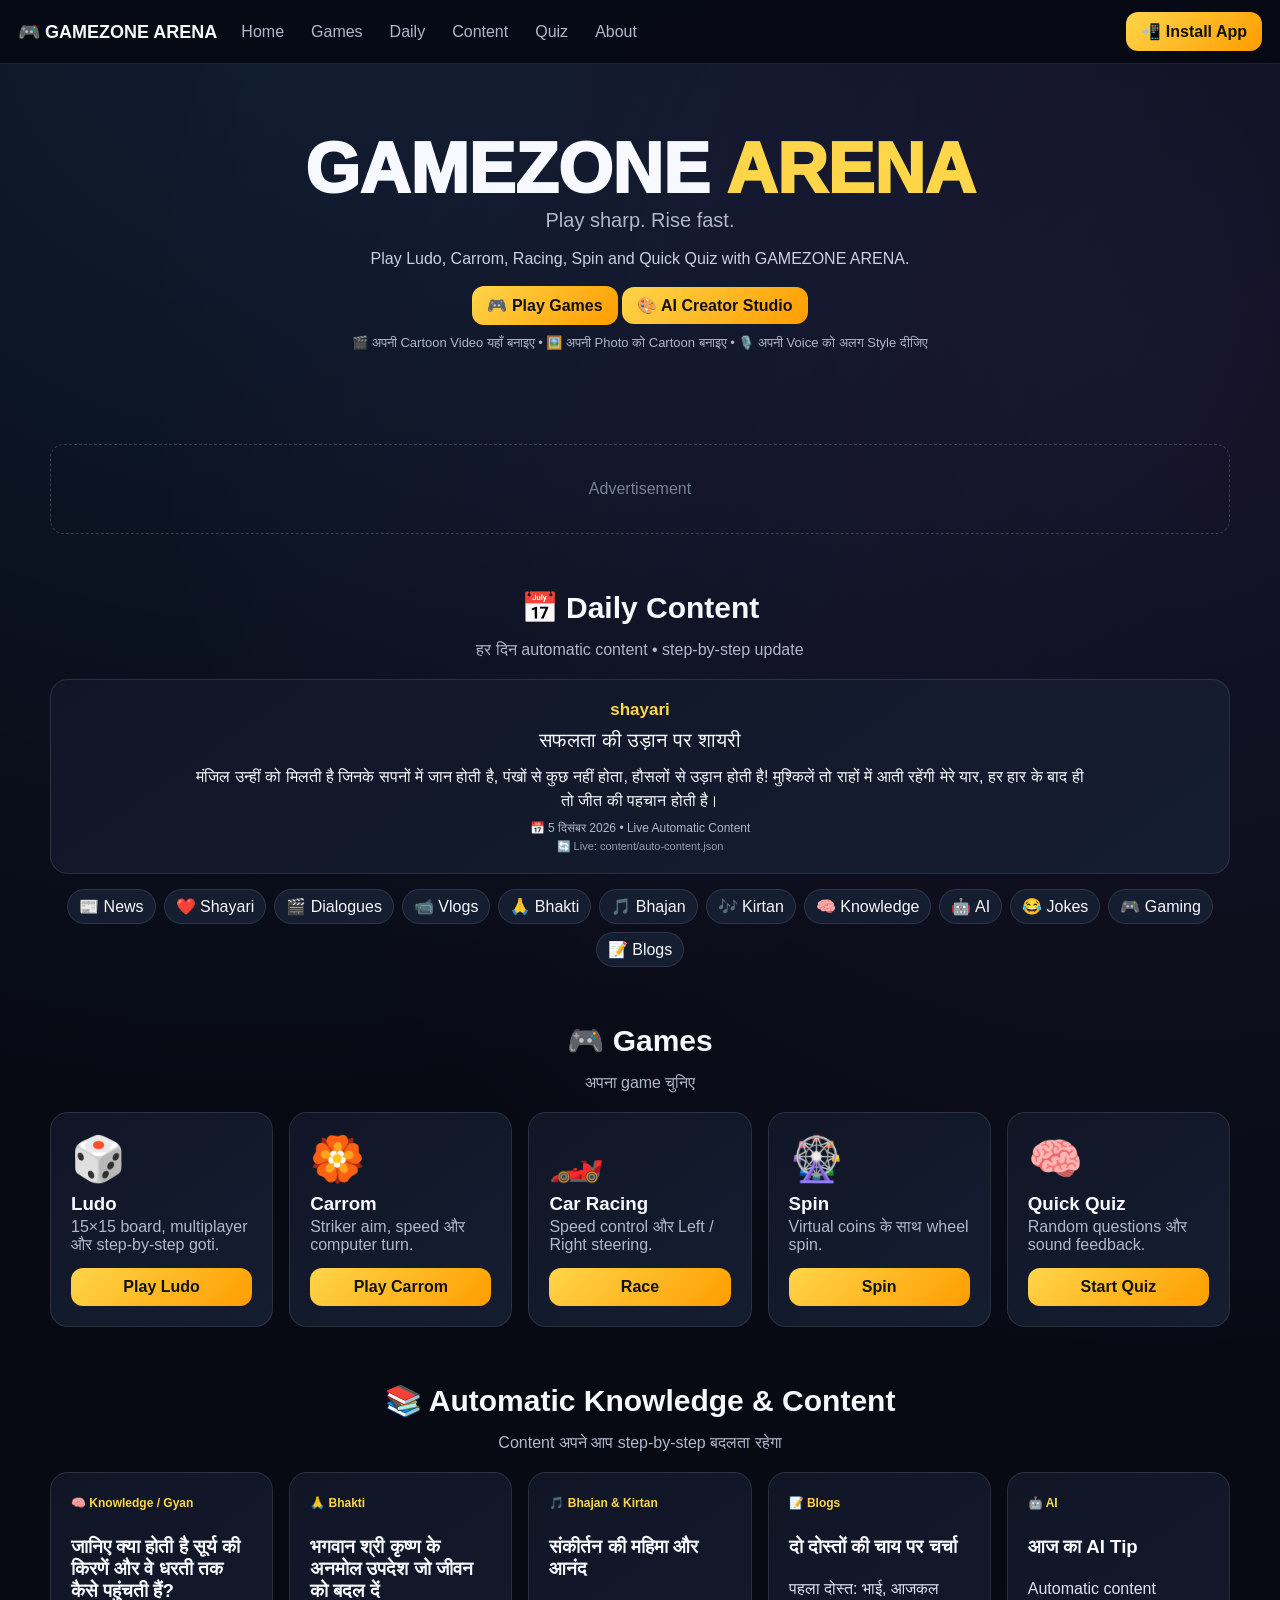
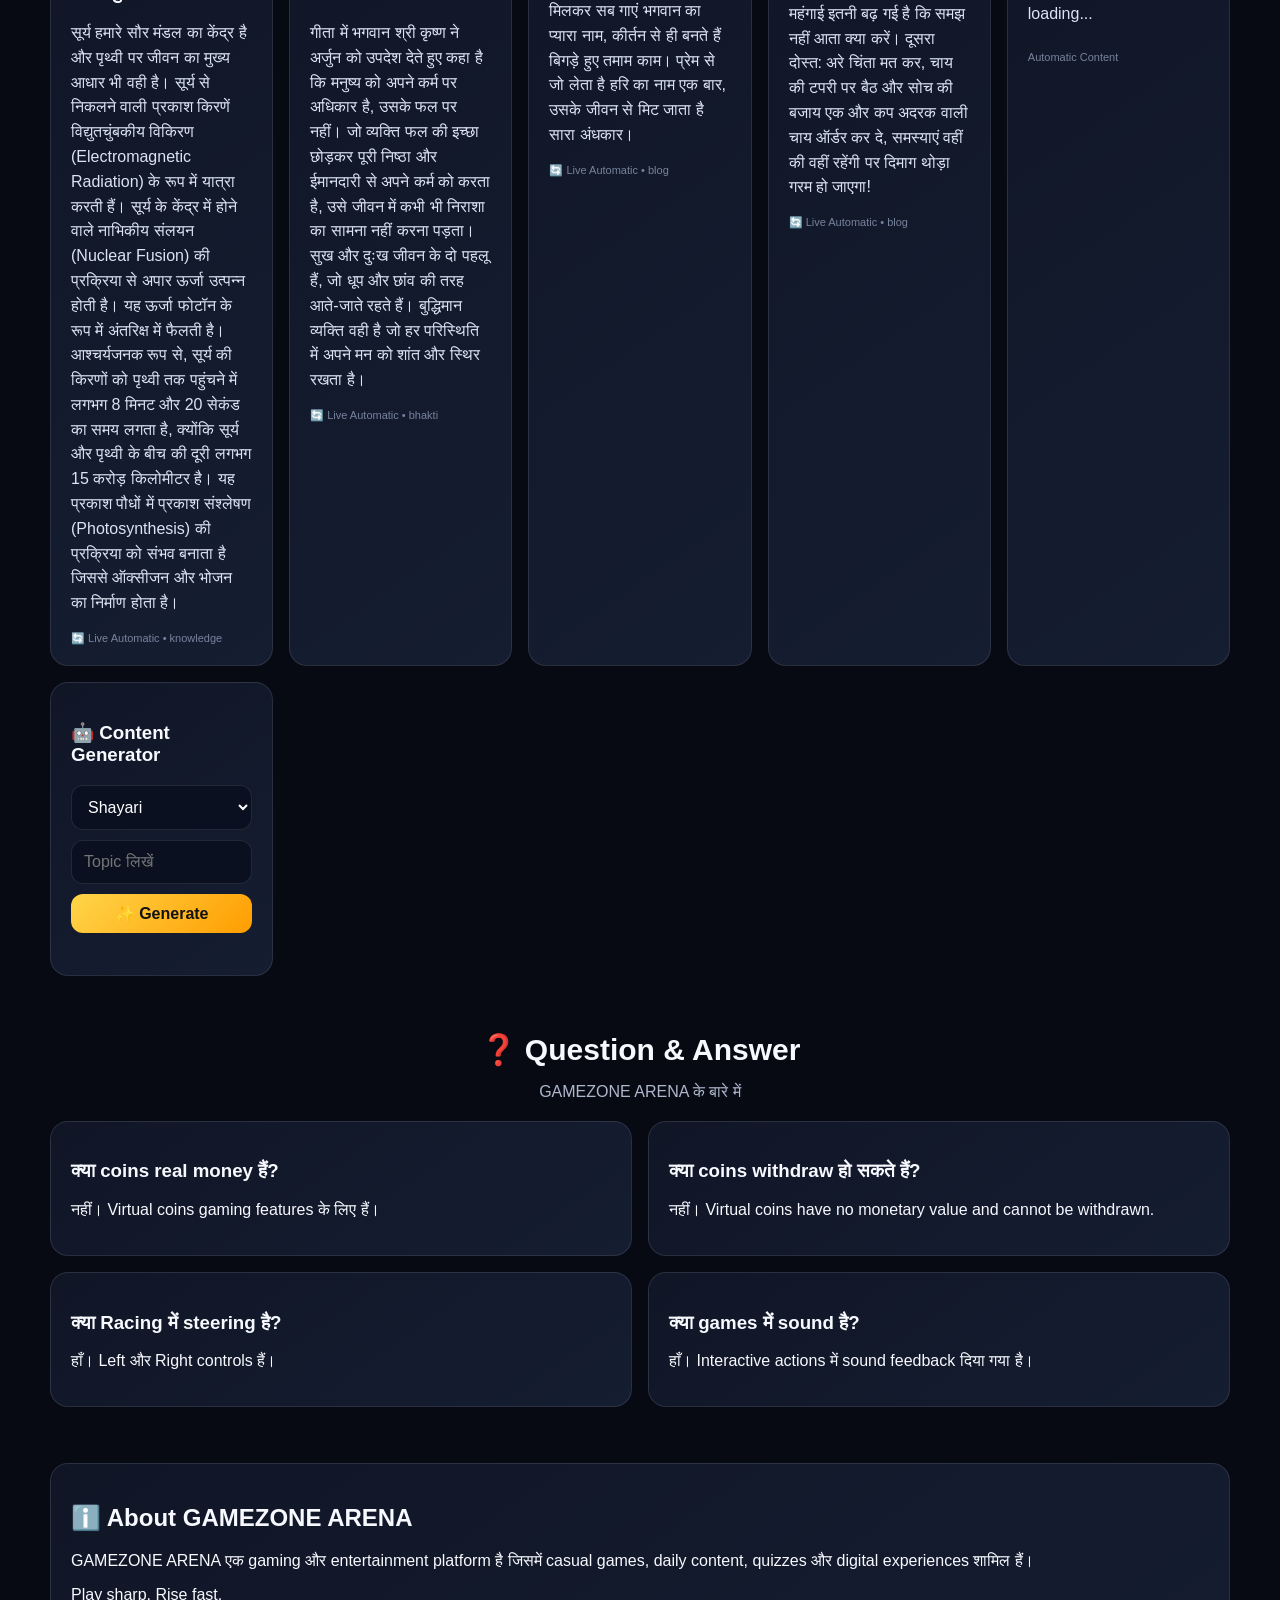
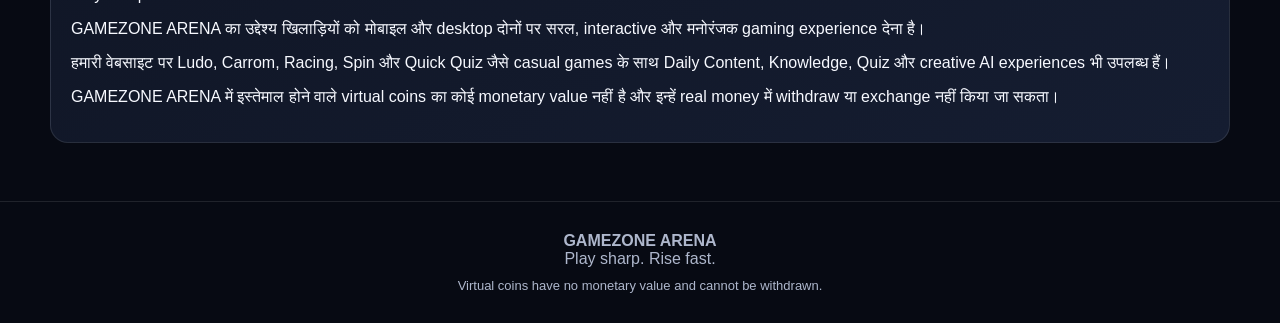
==== index.html @ ebb9142e "Update index.html" ====
<!doctype html>
<html lang="hi">
<head>
<meta charset="utf-8">
<meta name="viewport" content="width=device-width,initial-scale=1,viewport-fit=cover">
<meta name="theme-color" content="#070A13">
<meta name="description" content="GAMEZONE ARENA — Play sharp. Rise fast.">
<link rel="manifest" href="./manifest.json">

<!-- EXISTING ADSENSE — UNCHANGED -->
<script async
src="https://pagead2.googlesyndication.com/pagead/js/adsbygoogle.js?client=ca-pub-5348301935438016"
crossorigin="anonymous"></script>
<!-- GAMEZONE ARENA - GOOGLE ANALYTICS -->
<script async src="https://www.googletagmanager.com/gtag/js?id=G-R4350DX8L3"></script>
<script>
  window.dataLayer = window.dataLayer || [];

  function gtag(){
    dataLayer.push(arguments);
  }

  gtag("js", new Date());
  gtag("config", "G-R4350DX8L3");
</script>
<!-- END GOOGLE ANALYTICS -->
<title>GAMEZONE ARENA — Play sharp. Rise fast.</title>

<style>
:root{
  --bg:#070A13;
  --panel:#101626;
  --panel2:#151d31;
  --text:#f7f9ff;
  --muted:#aeb7cc;
  --gold:#ffd54a;
  --gold2:#ff9d00;
  --green:#20e39a;
  --red:#ff5364;
  --blue:#4da3ff;
  --yellow:#ffd83d;
  --purple:#a86cff;
  --line:rgba(255,255,255,.10);
}

*{box-sizing:border-box}

html{scroll-behavior:smooth}

body{
  margin:0;
  background:
    radial-gradient(circle at 20% 0%,rgba(77,163,255,.12),transparent 30%),
    radial-gradient(circle at 90% 10%,rgba(168,108,255,.10),transparent 30%),
    var(--bg);
  color:var(--text);
  font-family:Arial,Helvetica,sans-serif;
}

button,input,select,textarea{font:inherit}
button{cursor:pointer}

a{
  color:inherit;
  text-decoration:none;
}

header{
  position:sticky;
  top:0;
  z-index:1000;
  display:flex;
  align-items:center;
  gap:14px;
  padding:12px 18px;
  background:rgba(7,10,19,.95);
  border-bottom:1px solid var(--line);
  backdrop-filter:blur(14px);
}

.brand{
  font-size:18px;
  font-weight:900;
  white-space:nowrap;
}

nav{
  display:flex;
  gap:7px;
  overflow:auto;
  flex:1;
}

nav a{
  padding:8px 10px;
  border-radius:10px;
  color:var(--muted);
  white-space:nowrap;
}

nav a:hover{
  background:var(--panel2);
  color:white;
}

.btn,
.install-btn{
  border:0;
  border-radius:12px;
  padding:10px 15px;
  font-weight:900;
  background:linear-gradient(135deg,var(--gold),var(--gold2));
  color:#111;
}

.btn.secondary{
  background:var(--panel2);
  border:1px solid var(--line);
  color:white;
}

.container{
  width:min(1180px,94%);
  margin:auto;
}

.hero{
  padding:65px 0 45px;
  text-align:center;
}

.hero h1{
  margin:0;
  font-size:clamp(36px,7vw,70px);
  font-weight:1000;
}

.hero h1 span{color:var(--gold)}

.tagline{
  color:var(--muted);
  font-size:20px;
}

.hero p{
  max-width:760px;
  margin:18px auto;
  color:#c8d0e2;
}

section{padding:28px 0}

.section-title{
  text-align:center;
  margin-bottom:20px;
}

.section-title h2{
  margin:0 0 5px;
  font-size:30px;
}

.section-title p{
  color:var(--muted);
}

.grid{
  display:grid;
  grid-template-columns:repeat(auto-fit,minmax(220px,1fr));
  gap:16px;
}

.card{
  background:linear-gradient(145deg,var(--panel),var(--panel2));
  border:1px solid var(--line);
  border-radius:18px;
  padding:20px;
}

.game-card{
  min-height:190px;
  display:flex;
  flex-direction:column;
  justify-content:space-between;
}

.game-icon{font-size:44px}

.game-card h3{
  margin:8px 0 3px;
}

.game-card p{
  color:var(--muted);
  margin:0 0 14px;
}

.chips{
  display:flex;
  flex-wrap:wrap;
  gap:8px;
}

.chip{
  background:var(--panel2);
  border:1px solid var(--line);
  padding:7px 11px;
  border-radius:999px;
}

.daily-box{
  min-height:150px;
  display:flex;
  align-items:center;
  justify-content:center;
  flex-direction:column;
  text-align:center;
  transition:opacity .25s ease,transform .25s ease;
}

.daily-box.content-changing{
  opacity:.35;
  transform:scale(.985);
}

.daily-type{
  color:var(--gold);
  font-weight:900;
  font-size:17px;
}

.daily-text{
  font-size:20px;
  max-width:900px;
  line-height:1.5;
  margin-top:5px;
}

.daily-date{
  margin-top:8px;
  color:var(--muted);
  font-size:12px;
}

.daily-step{
  margin-top:5px;
  color:#8e9ab5;
  font-size:11px;
}

.auto-content-card{
  position:relative;
  overflow:hidden;
  min-height:185px;
  transition:opacity .3s ease,transform .3s ease;
}

.auto-content-card.content-changing{
  opacity:.35;
  transform:translateY(4px);
}

.auto-content-badge{
  display:inline-flex;
  align-items:center;
  gap:5px;
  color:var(--gold);
  font-size:12px;
  font-weight:900;
  margin-bottom:8px;
}

.auto-content-text{
  color:#dce3f2;
  line-height:1.55;
  min-height:58px;
}

.auto-content-step{
  color:#77839c;
  font-size:11px;
  margin-top:12px;
}

.adbox{
  min-height:90px;
  border:1px dashed rgba(255,255,255,.18);
  border-radius:14px;
  display:flex;
  justify-content:center;
  align-items:center;
  color:#778096;
}

.qa{
  display:grid;
  grid-template-columns:1fr 1fr;
  gap:16px;
}

footer{
  text-align:center;
  padding:30px 15px;
  color:var(--muted);
  border-top:1px solid var(--line);
  margin-top:30px;
}

.legal{
  margin-top:10px;
  font-size:13px;
}

/* ================= MODAL ================= */

.modal{
  display:none;
  position:fixed;
  inset:0;
  z-index:2000;
  background:rgba(0,0,0,.80);
  padding:15px;
  overflow:auto;
}

.modal.open{
  display:flex;
  align-items:center;
  justify-content:center;
}

.modal-box{
  width:min(1100px,100%);
  max-height:96vh;
  overflow:auto;
  background:#0d1424;
  border:1px solid var(--line);
  border-radius:22px;
  padding:18px;
}

.modal-head{
  display:flex;
  justify-content:space-between;
  align-items:center;
}

.modal-head h2{margin:0}

.close{
  width:42px;
  height:42px;
  border:1px solid var(--line);
  border-radius:12px;
  background:var(--panel2);
  color:white;
  font-size:22px;
}

.ludo-status{
  text-align:center;
  min-height:28px;
  color:var(--gold);
  font-weight:900;
  margin:10px 0;
}

.range-wrap{
  display:flex;
  align-items:center;
  gap:8px;
  background:var(--panel2);
  border:1px solid var(--line);
  padding:8px 11px;
  border-radius:12px;
}

/* ==========================================================
   LUDO
   ========================================================== */

.ludo-player-select{
  display:flex;
  justify-content:center;
  flex-wrap:wrap;
  gap:8px;
  margin:12px 0;
}

.ludo-player-select .active{
  outline:3px solid var(--gold);
}

.ludo-stage{
  width:min(700px,100%);
  margin:auto;
  display:grid;
  grid-template-columns:minmax(0,1fr) minmax(0,1fr);
  grid-template-rows:auto auto auto;
  gap:14px 12px;
  align-items:center;
  justify-items:center;
}

.ludo-top-dice{
  grid-column:1 / 3;
  grid-row:1;
  width:100%;
  display:grid;
  grid-template-columns:minmax(0,1fr) minmax(0,1fr);
  align-items:center;
  justify-items:center;
  gap:12px;
  padding:0 4px;
}

.ludo-board-wrap{
  grid-column:1 / 3;
  grid-row:2;
  width:min(620px,100%);
  aspect-ratio:1 / 1;
  position:relative;
  margin:auto;
}

.ludo-bottom-dice{
  grid-column:1 / 3;
  grid-row:3;
  width:100%;
  display:grid;
  grid-template-columns:minmax(0,1fr) minmax(0,1fr);
  align-items:center;
  justify-items:center;
  gap:12px;
  padding:0 4px;
}

.ludo-top-dice .ludo-seat-red{
  grid-column:1;
  grid-row:1;
}

.ludo-top-dice .ludo-seat-green{
  grid-column:2;
  grid-row:1;
}

.ludo-bottom-dice .ludo-seat-blue{
  grid-column:1;
  grid-row:1;
}

.ludo-bottom-dice .ludo-seat-yellow{
  grid-column:2;
  grid-row:1;
}

.ludo-dice-seat{
  width:100%;
  min-width:0;
  display:flex;
  flex-direction:column;
  align-items:center;
  justify-content:center;
  gap:5px;
}

.ludo-board{
  width:100%;
  height:100%;
  display:grid;
  grid-template-columns:repeat(15,1fr);
  grid-template-rows:repeat(15,1fr);
  background:#fff;
  border:7px solid #151515;
  border-radius:6px;
  overflow:hidden;
  box-shadow:0 15px 40px rgba(0,0,0,.5);
}

.ludo-cell{
  position:relative;
  display:flex;
  justify-content:center;
  align-items:center;
  border:1px solid rgba(0,0,0,.20);
  background:#fff;
}

.ludo-yard-red{background:#ef5364}
.ludo-yard-green{background:#20e39a}
.ludo-yard-yellow{background:#ffd83d}
.ludo-yard-blue{background:#4da3ff}

.path-red{background:#ffe0e5}
.path-green{background:#ddfff2}
.path-yellow{background:#fff5c4}
.path-blue{background:#dceeff}

.center-cell{
  background:#fff!important;
}

.home-dot{
  width:70%;
  height:70%;
  border-radius:50%;
  border:2px solid rgba(0,0,0,.3);
  box-shadow:inset 0 3px 5px rgba(0,0,0,.15);
}

.home-dot.red{background:#ef334c}
.home-dot.green{background:#16c98b}
.home-dot.yellow{background:#f6c900}
.home-dot.blue{background:#318de2}

.ludo-center-home{
  position:absolute;
  z-index:100;
  left:50%;
  top:50%;
  width:22%;
  height:22%;
  transform:translate(-50%,-50%);
  background:white;
  border:5px solid #171717;
  border-radius:50%;
  display:flex;
  align-items:center;
  justify-content:center;
  box-shadow:0 8px 22px rgba(0,0,0,.4);
}

.ludo-center-ball{
  width:64%;
  height:64%;
  border-radius:50%;
  background:linear-gradient(145deg,#ffd54a,#ff9d00);
  border:4px solid #171717;
  display:flex;
  justify-content:center;
  align-items:center;
  font-size:25px;
  color:#111;
  font-weight:1000;
}

.ludo-center-ball.red{
  background:linear-gradient(145deg,#ff7787,#e72e46);
}

.ludo-center-ball.green{
  background:linear-gradient(145deg,#6af2bf,#11b979);
}

.ludo-center-ball.yellow{
  background:linear-gradient(145deg,#fff06d,#efb800);
}

.ludo-center-ball.blue{
  background:linear-gradient(145deg,#7bc0ff,#2a83d8);
}

.dice-owner{
  font-size:13px;
  font-weight:1000;
}

.turn-small{
  min-height:18px;
  color:var(--gold);
  font-size:12px;
  font-weight:900;
  text-align:center;
  white-space:nowrap;
}

.ludo-die{
  width:68px;
  height:68px;
  padding:7px;
  background:white;
  border:4px solid #333;
  border-radius:14px;
  display:flex;
  justify-content:center;
  align-items:center;
  box-shadow:0 7px 18px rgba(0,0,0,.35);
}

.ludo-die.red{border-color:var(--red)}
.ludo-die.green{border-color:var(--green)}
.ludo-die.yellow{border-color:var(--yellow)}
.ludo-die.blue{border-color:var(--blue)}

.ludo-die.active{
  transform:scale(1.08);
  box-shadow:
    0 0 0 4px var(--gold),
    0 10px 25px rgba(0,0,0,.4);
}

.ludo-die:disabled{
  opacity:.72;
}

.die-grid{
  width:100%;
  height:100%;
  display:grid;
  grid-template-columns:repeat(3,1fr);
  grid-template-rows:repeat(3,1fr);
}

.die-grid i{
  width:10px;
  height:10px;
  border-radius:50%;
  justify-self:center;
  align-self:center;
  background:transparent;
}

.die-grid i.on{
  background:#111;
}

.ludo-token{
  position:absolute;
  z-index:200;
  width:70%;
  height:70%;
  max-width:30px;
  max-height:30px;
  min-width:12px;
  min-height:12px;
  transform:translate(-50%,-50%);
  border:2px solid rgba(0,0,0,.65);
  border-radius:50% 50% 45% 45%;
  cursor:pointer;
  box-shadow:
    inset 0 4px 4px rgba(255,255,255,.6),
    0 3px 6px rgba(0,0,0,.4);
}

.ludo-token:before{
  content:"";
  position:absolute;
  width:55%;
  height:55%;
  left:22%;
  top:-28%;
  border-radius:50%;
  background:inherit;
  border:2px solid rgba(0,0,0,.55);
}

.ludo-token:after{
  content:"";
  position:absolute;
  width:38%;
  height:22%;
  left:31%;
  bottom:-3%;
  background:rgba(0,0,0,.22);
  border-radius:0 0 50% 50%;
}

.ludo-token.red{background:#ef334c}
.ludo-token.green{background:#16c98b}
.ludo-token.yellow{background:#f6c900}
.ludo-token.blue{background:#318de2}

.ludo-token.movable{
  animation:pawnPulse .65s infinite alternate;
  box-shadow:
    0 0 0 3px white,
    0 0 0 6px var(--gold),
    0 4px 8px rgba(0,0,0,.4);
}

@keyframes pawnPulse{
  from{transform:translate(-50%,-50%) scale(1)}
  to{transform:translate(-50%,-50%) scale(1.14)}
}

/* ================= CARROM ================= */

.carrom-layout{
  display:grid;
  grid-template-columns:minmax(280px,650px) 280px;
  gap:18px;
  justify-content:center;
}

.carrom-wrap{
  background:#c58b4a;
  padding:14px;
  border:5px solid #5e351b;
  border-radius:12px;
}

#carromCanvas{
  width:100%;
  height:auto;
  display:block;
  aspect-ratio:1/1;
  background:#d9a45e;
  border:4px solid #5e351b;
  touch-action:none;
}

.carrom-info{
  display:flex;
  flex-direction:column;
  gap:12px;
}

.carrom-stat{
  padding:12px;
  border:1px solid var(--line);
  background:var(--panel2);
  border-radius:12px;
}

.aim-help{
  color:var(--muted);
  font-size:13px;
}

/* ================= RACING ================= */

.race-layout{
  display:flex;
  flex-direction:column;
  align-items:center;
  gap:12px;
}

#raceCanvas{
  width:min(360px,92vw);
  height:auto;
  aspect-ratio:360/640;
  border:5px solid #202b3e;
  border-radius:18px;
  background:#18202d;
}

.race-controls{
  display:flex;
  flex-wrap:wrap;
  justify-content:center;
  gap:10px;
}

.steering{
  display:flex;
  justify-content:center;
  align-items:center;
  gap:18px;
}

.steer-btn{
  width:100px;
  height:58px;
  border:1px solid var(--line);
  border-radius:15px;
  background:var(--panel2);
  color:white;
  font-size:20px;
  font-weight:1000;
  user-select:none;
  touch-action:none;
}

.steer-btn:active{
  transform:scale(.95);
  background:#293750;
}

.race-start-btn{
  min-width:130px;
  min-height:58px;
  padding:10px 14px;
}

@media(max-width:420px){

  .steering{
    gap:7px;
  }

  .steer-btn{
    width:82px;
  }

  .race-start-btn{
    min-width:110px;
    padding:10px 8px;
    font-size:14px;
  }

}

/* ================= SPIN ================= */

.spin-layout{
  display:flex;
  flex-direction:column;
  align-items:center;
  gap:15px;
}

#spinCanvas{
  width:min(360px,88vw);
  height:auto;
  aspect-ratio:1/1;
  border-radius:50%;
}

.coin-display{
  color:var(--gold);
  font-size:18px;
  font-weight:900;
}

/* ================= QUIZ ================= */

.quiz-card{
  max-width:700px;
  margin:auto;
}

.quiz-progress{
  color:var(--muted);
}

.quiz-options{
  display:grid;
  gap:10px;
  margin-top:15px;
}

.quiz-option{
  text-align:left;
  color:white;
  background:var(--panel2);
  border:1px solid var(--line);
  padding:13px;
  border-radius:12px;
}

.quiz-option:hover{
  border-color:var(--gold);
}

/* ================= AI ================= */

.ai-form{
  display:grid;
  gap:10px;
}

textarea,
select,
input[type="text"]{
  width:100%;
  background:#0a1020;
  color:white;
  border:1px solid var(--line);
  border-radius:12px;
  padding:12px;
}

textarea{
  min-height:120px;
}

.ai-result{
  white-space:pre-wrap;
  margin-top:12px;
}

@media(max-width:800px){

  .carrom-layout{
    grid-template-columns:1fr;
  }

}

@media(max-width:700px){

  header{
    flex-wrap:wrap;
  }

  nav{
    order:3;
    width:100%;
  }

  .qa{
    grid-template-columns:1fr;
  }

  .ludo-stage{
    width:100%;
    grid-template-columns:minmax(0,1fr) minmax(0,1fr);
    grid-template-rows:auto auto auto;
    gap:7px 5px;
  }

  .ludo-top-dice,
  .ludo-bottom-dice{
    width:100%;
    grid-template-columns:minmax(0,1fr) minmax(0,1fr);
    gap:5px;
    padding:0;
  }

  .ludo-dice-seat{
    min-width:0;
    width:100%;
  }

  .ludo-die{
    width:54px;
    height:54px;
    padding:5px;
    border-width:3px;
  }

  .ludo-board{
    border-width:4px;
  }

  .ludo-center-home{
    border-width:3px;
  }

  .ludo-token{
    max-width:26px;
    max-height:26px;
  }

}
</style>
</head>

<body>

<header>
  <div class="brand">🎮 GAMEZONE ARENA</div>

  <nav>
    <a href="#home">Home</a>
    <a href="#games">Games</a>
    <a href="#daily">Daily</a>
    <a href="#content">Content</a>
    <a href="#qa">Quiz</a>
    <a href="#about">About</a>
  </nav>

  <button id="installBtn" class="install-btn">
    📲 Install App
  </button>
</header>

<main>

<section id="home" class="hero">
  <div class="container">
    <h1>GAMEZONE <span>ARENA</span></h1>
    <div class="tagline">Play sharp. Rise fast.</div>

    <p>
      Play Ludo, Carrom, Racing, Spin and Quick Quiz
      with GAMEZONE ARENA.
    </p>

    <button class="btn"
      onclick="document.getElementById('games').scrollIntoView({behavior:'smooth'})">
      🎮 Play Games
    </button>
    <a href="./ai-studio/index.html" class="btn">
  🎨 AI Creator Studio
</a>

<p style="margin-top:8px;font-size:13px;line-height:1.5;opacity:.85;">
  🎬 अपनी Cartoon Video यहाँ बनाइए •
  🖼️ अपनी Photo को Cartoon बनाइए •
  🎙️ अपनी Voice को अलग Style दीजिए
</p>
  </div>
</section>

<section>
  <div class="container">
    <div class="adbox">Advertisement</div>
  </div>
</section>

<section id="daily">
  <div class="container">

    <div class="section-title">
      <h2>📅 Daily Content</h2>
      <p>हर दिन automatic content • step-by-step update</p>
    </div>

    <div id="dailyContent" class="card daily-box"></div>

    <div class="chips" style="justify-content:center;margin-top:15px">
      <span class="chip">📰 News</span>
      <span class="chip">❤️ Shayari</span>
      <span class="chip">🎬 Dialogues</span>
      <span class="chip">📹 Vlogs</span>
      <span class="chip">🙏 Bhakti</span>
      <span class="chip">🎵 Bhajan</span>
      <span class="chip">🎶 Kirtan</span>
      <span class="chip">🧠 Knowledge</span>
      <span class="chip">🤖 AI</span>
      <span class="chip">😂 Jokes</span>
      <span class="chip">🎮 Gaming</span>
      <span class="chip">📝 Blogs</span>
    </div>

  </div>
</section>

<section id="games">
  <div class="container">

    <div class="section-title">
      <h2>🎮 Games</h2>
      <p>अपना game चुनिए</p>
    </div>

    <div class="grid">

      <div class="card game-card">
        <div>
          <div class="game-icon">🎲</div>
          <h3>Ludo</h3>
          <p>15×15 board, multiplayer और step-by-step goti.</p>
        </div>
        <button class="btn" onclick="openGame('ludoModal')">
          Play Ludo
        </button>
      </div>

      <div class="card game-card">
        <div>
          <div class="game-icon">🏵️</div>
          <h3>Carrom</h3>
          <p>Striker aim, speed और computer turn.</p>
        </div>
        <button class="btn" onclick="openGame('carromModal')">
          Play Carrom
        </button>
      </div>

      <div class="card game-card">
        <div>
          <div class="game-icon">🏎️</div>
          <h3>Car Racing</h3>
          <p>Speed control और Left / Right steering.</p>
        </div>
        <button class="btn" onclick="openGame('raceModal')">
          Race
        </button>
      </div>

      <div class="card game-card">
        <div>
          <div class="game-icon">🎡</div>
          <h3>Spin</h3>
          <p>Virtual coins के साथ wheel spin.</p>
        </div>
        <button class="btn" onclick="openGame('spinModal')">
          Spin
        </button>
      </div>

      <div class="card game-card">
        <div>
          <div class="game-icon">🧠</div>
          <h3>Quick Quiz</h3>
          <p>Random questions और sound feedback.</p>
        </div>
        <button class="btn" onclick="openGame('quizModal')">
          Start Quiz
        </button>
      </div>

    </div>
  </div>
</section>

<section id="content">
  <div class="container">

    <div class="section-title">
      <h2>📚 Automatic Knowledge & Content</h2>
      <p>Content अपने आप step-by-step बदलता रहेगा</p>
    </div>

    <div id="automaticContentGrid" class="grid">

      <div class="card auto-content-card" data-auto-category="knowledge">
        <div class="auto-content-badge">🧠 Knowledge / Gyan</div>
        <h3 id="autoKnowledgeTitle">आज का ज्ञान</h3>
        <p id="autoKnowledgeText" class="auto-content-text">
          Automatic content loading...
        </p>
        <div id="autoKnowledgeStep" class="auto-content-step">
          Automatic Content
        </div>
      </div>

      <div class="card auto-content-card" data-auto-category="bhakti">
        <div class="auto-content-badge">🙏 Bhakti</div>
        <h3 id="autoBhaktiTitle">आज की सकारात्मक सोच</h3>
        <p id="autoBhaktiText" class="auto-content-text">
          Automatic content loading...
        </p>
        <div id="autoBhaktiStep" class="auto-content-step">
          Automatic Content
        </div>
      </div>

      <div class="card auto-content-card" data-auto-category="bhajan">
        <div class="auto-content-badge">🎵 Bhajan & Kirtan</div>
        <h3 id="autoBhajanTitle">आज का भक्ति विचार</h3>
        <p id="autoBhajanText" class="auto-content-text">
          Automatic content loading...
        </p>
        <div id="autoBhajanStep" class="auto-content-step">
          Automatic Content
        </div>
      </div>

      <div class="card auto-content-card" data-auto-category="blog">
        <div class="auto-content-badge">📝 Blogs</div>
        <h3 id="autoBlogTitle">आज का Blog</h3>
        <p id="autoBlogText" class="auto-content-text">
          Automatic content loading...
        </p>
        <div id="autoBlogStep" class="auto-content-step">
          Automatic Content
        </div>
      </div>

      <div class="card auto-content-card" data-auto-category="ai">
        <div class="auto-content-badge">🤖 AI</div>
        <h3 id="autoAITitle">आज का AI Tip</h3>
        <p id="autoAIText" class="auto-content-text">
          Automatic content loading...
        </p>
        <div id="autoAIStep" class="auto-content-step">
          Automatic Content
        </div>
      </div>

      <div class="card">
        <h3>🤖 Content Generator</h3>

        <div class="ai-form">

          <select id="aiType">
            <option value="shayari">Shayari</option>
            <option value="dialogue">Dialogue</option>
            <option value="joke">Joke</option>
            <option value="motivation">Motivation</option>
            <option value="gaming">Gaming Post</option>
          </select>

          <input id="aiTopic"
            type="text"
            placeholder="Topic लिखें">

          <button class="btn" onclick="generateContent()">
            ✨ Generate
          </button>

          <div id="aiResult" class="ai-result"></div>

        </div>
      </div>

    </div>
  </div>
</section>

<section id="qa">
  <div class="container">

    <div class="section-title">
      <h2>❓ Question & Answer</h2>
      <p>GAMEZONE ARENA के बारे में</p>
    </div>

    <div class="qa">

      <div class="card">
        <h3>क्या coins real money हैं?</h3>
        <p>
          नहीं। Virtual coins gaming features के लिए हैं।
        </p>
      </div>

      <div class="card">
        <h3>क्या coins withdraw हो सकते हैं?</h3>
        <p>
          नहीं। Virtual coins have no monetary value and cannot be withdrawn.
        </p>
      </div>

      <div class="card">
        <h3>क्या Racing में steering है?</h3>
        <p>
          हाँ। Left और Right controls हैं।
        </p>
      </div>

      <div class="card">
        <h3>क्या games में sound है?</h3>
        <p>
          हाँ। Interactive actions में sound feedback दिया गया है।
        </p>
      </div>

    </div>
  </div>
</section>

<section id="about">
  <div class="container">
    <div class="card">
      <h2>ℹ️ About GAMEZONE ARENA</h2>

      <p>
        GAMEZONE ARENA एक gaming और entertainment platform है
        जिसमें casual games, daily content, quizzes और digital
        experiences शामिल हैं।
      </p>

      <p>
        Play sharp. Rise fast.
      </p>
      <p>
  GAMEZONE ARENA का उद्देश्य खिलाड़ियों को मोबाइल और desktop
  दोनों पर सरल, interactive और मनोरंजक gaming experience देना है।
</p>

<p>
  हमारी वेबसाइट पर Ludo, Carrom, Racing, Spin और Quick Quiz
  जैसे casual games के साथ Daily Content, Knowledge, Quiz और
  creative AI experiences भी उपलब्ध हैं।
</p>

<p>
  GAMEZONE ARENA में इस्तेमाल होने वाले virtual coins का कोई
  monetary value नहीं है और इन्हें real money में withdraw या exchange
  नहीं किया जा सकता।
</p>
    </div>
  </div>
</section>

</main>

<footer>
  <strong>GAMEZONE ARENA</strong>

  <div>Play sharp. Rise fast.</div>

  <div class="legal">
    Virtual coins have no monetary value and cannot be withdrawn.
  </div>
</footer>

<!-- ==========================================================
     LUDO MODAL
     ========================================================== -->

<div id="ludoModal" class="modal">

<div class="modal-box">

  <div class="modal-head">
    <h2>🎲 GAMEZONE LUDO</h2>

    <button class="close"
      onclick="closeGame('ludoModal')">
      ×
    </button>
  </div>

  <div class="ludo-status" id="ludoStatus">
    Red की चाल
  </div>

  <div class="ludo-player-select">

    <button
      class="btn secondary"
      onclick="setLudoPlayers(2,this)">
      2 Players
    </button>

    <button
      class="btn secondary active"
      onclick="setLudoPlayers(3,this)">
      3 Players
    </button>

    <button
      class="btn secondary"
      onclick="setLudoPlayers(4,this)">
      4 Players
    </button>

  </div>

  <div class="ludo-stage">

    <div class="ludo-top-dice">

      <div class="ludo-dice-seat ludo-seat-red">

        <div class="dice-owner"
          style="color:var(--red)">
          RED
        </div>

        <button
          id="dice-red"
          class="ludo-die red"
          onclick="rollLudo(0)">
        </button>

        <div id="turn-red"
          class="turn-small">
        </div>

      </div>

      <div class="ludo-dice-seat ludo-seat-green">

        <div class="dice-owner"
          style="color:var(--green)">
          GREEN
        </div>

        <button
          id="dice-green"
          class="ludo-die green"
          onclick="rollLudo(1)">
        </button>

        <div id="turn-green"
          class="turn-small">
        </div>

      </div>

    </div>

    <div class="ludo-board-wrap">

      <div id="ludoBoard"
        class="ludo-board">
      </div>

      <div class="ludo-center-home">

        <div id="ludoCenterBall"
          class="ludo-center-ball">
          ●
        </div>

      </div>

    </div>

    <div class="ludo-bottom-dice">

      <div class="ludo-dice-seat ludo-seat-blue">

        <div class="dice-owner"
          style="color:var(--blue)">
          BLUE
        </div>

        <button
          id="dice-blue"
          class="ludo-die blue"
          onclick="rollLudo(2)">
        </button>

        <div id="turn-blue"
          class="turn-small">
        </div>

      </div>

      <div class="ludo-dice-seat ludo-seat-yellow">

        <div class="dice-owner"
          style="color:var(--yellow)">
          YELLOW
        </div>

        <button
          id="dice-yellow"
          class="ludo-die yellow"
          onclick="rollLudo(3)">
        </button>

        <div id="turn-yellow"
          class="turn-small">
        </div>

      </div>

    </div>

  </div>

  <div class="ludo-status">
    🎲 6 आने पर गोटी Home से बाहर निकलेगी।
    गोटी हर खाने पर एक-एक step चलेगी।
  </div>

</div>
</div>

<!-- ==========================================================
     CARROM
     ========================================================== -->

<div id="carromModal" class="modal">

<div class="modal-box">

  <div class="modal-head">

    <h2>🏵️ GAMEZONE CARROM</h2>

    <button class="close"
      onclick="closeGame('carromModal')">
      ×
    </button>

  </div>

  <div class="carrom-layout">

    <div class="carrom-wrap">
      <canvas
        id="carromCanvas"
        width="700"
        height="700">
      </canvas>
    </div>

    <div class="carrom-info">

      <div class="carrom-stat">
        <strong id="carromTurnLabel">
          आपकी चाल
        </strong>
      </div>

      <div class="range-wrap">
        <label>Speed</label>

        <input
          id="carromSpeed"
          type="range"
          min=".7"
          max="2.5"
          step=".1"
          value="1.6">

        <span id="carromSpeedValue">
          1.6×
        </span>
      </div>

      <div class="carrom-stat">
        Power:
        <strong id="carromPowerText">
          0%
        </strong>
      </div>

      <div class="aim-help">
        Finger को striker से जिस दिशा में ले जाएँ,
        striker उसी direction में आगे जाएगा।
      </div>

      <button
        class="btn secondary"
        onclick="resetCarrom()">
        🔄 Restart Carrom
      </button>

    </div>

  </div>

</div>
</div>

<!-- ==========================================================
     RACING
     ========================================================== -->

<div id="raceModal" class="modal">

<div class="modal-box">

  <div class="modal-head">

    <h2>🏎️ CAR RACING</h2>

    <button class="close"
      onclick="closeGame('raceModal')">
      ×
    </button>

  </div>

  <div class="race-layout">

    <div class="race-controls">

      <div class="range-wrap">

        <label>Speed</label>

        <input
          id="raceSpeed"
          type="range"
          min="4"
          max="12"
          step="1"
          value="7">

        <span id="raceSpeedValue">
          7
        </span>

      </div>

    </div>

    <canvas
      id="raceCanvas"
      width="360"
      height="640">
    </canvas>

    <div class="steering">

      <button
        id="leftBtn"
        class="steer-btn">
        ⬅️ LEFT
      </button>

      <button
        class="btn race-start-btn"
        onclick="startRace()">
        ▶ Start / Restart
      </button>

      <button
        id="rightBtn"
        class="steer-btn">
        RIGHT ➡️
      </button>

    </div>

    <div
      id="raceStatus"
      class="ludo-status">
      ▶ Start / Restart दबाएँ
    </div>

  </div>

</div>
</div>

<!-- ==========================================================
     SPIN
     ========================================================== -->

<div id="spinModal" class="modal">

<div class="modal-box">

  <div class="modal-head">

    <h2>🎡 SPIN</h2>

    <button class="close"
      onclick="closeGame('spinModal')">
      ×
    </button>

  </div>

  <div class="spin-layout">

    <div class="coin-display">
      🪙 Coins:
      <span id="coinDisplay">1000</span>
    </div>

    <canvas
      id="spinCanvas"
      width="500"
      height="500">
    </canvas>

    <div
      id="spinResult"
      class="ludo-status">
      Spin करें
    </div>

    <button
      id="spinButton"
      class="btn"
      onclick="spinWheel()">
      🎡 SPIN
    </button>

  </div>

</div>
</div>

<!-- ==========================================================
     QUIZ
     ========================================================== -->

<div id="quizModal" class="modal">

<div class="modal-box">

  <div class="modal-head">

    <h2>🧠 QUICK QUIZ</h2>

    <button class="close"
      onclick="closeGame('quizModal')">
      ×
    </button>

  </div>

  <div
    id="quizArea"
    class="quiz-card">
  </div>

</div>
</div>

<script>

/* ==========================================================
   BASIC
   ========================================================== */

const $ = id => document.getElementById(id);

function wait(ms){
  return new Promise(resolve=>setTimeout(resolve,ms));
}

function openGame(id){

  $(id).classList.add("open");

  getAudio();

  if(id==="ludoModal"){
    initLudo();
  }

  if(id==="carromModal"){
    resetCarrom();
  }

  if(id==="raceModal"){
    drawRace();
  }

  if(id==="spinModal"){
    drawWheel();
  }

}

function closeGame(id){

  $(id).classList.remove("open");

  getAudio();

  if(id==="raceModal"){
    stopRace();
  }

  if(id==="carromModal"){
    carrom.active=false;
  }

  if(id==="ludoModal"){
    stopLudoDiceRoll();
  }

}

document.querySelectorAll(".modal").forEach(modal=>{

  modal.addEventListener("click",e=>{

    if(e.target===modal){

      modal.classList.remove("open");

      getAudio();

      if(modal.id==="ludoModal"){
        stopLudoDiceRoll();
      }

      if(modal.id==="raceModal"){
        stopRace();
      }

      if(modal.id==="carromModal"){
        carrom.active=false;
      }

    }

  });

});


/* ==========================================================
   SOUND ENGINE
   ========================================================== */

let audioCtx=null;

function getAudio(){

  if(!audioCtx){

    const AC =
      window.AudioContext ||
      window.webkitAudioContext;

    if(!AC) return null;

    try{
      audioCtx=new AC();
    }catch(e){
      return null;
    }
  }

  if(audioCtx.state==="suspended"){
    audioCtx.resume().catch(()=>{});
  }

  return audioCtx;
}

function tone(
  freq=440,
  duration=.08,
  type="sine",
  volume=.045
){

  const ctx=getAudio();

  if(!ctx)return;

  try{

    const osc=ctx.createOscillator();
    const gain=ctx.createGain();

    osc.type=type;
    osc.frequency.value=freq;

    gain.gain.setValueAtTime(
      Math.max(.0001,volume),
      ctx.currentTime
    );

    gain.gain.exponentialRampToValueAtTime(
      .0001,
      ctx.currentTime+duration
    );

    osc.connect(gain);
    gain.connect(ctx.destination);

    osc.start();
    osc.stop(
      ctx.currentTime+duration
    );

  }catch(e){}

}

function diceSound(){

  getAudio();

  tone(260,.05,"square",.04);

  setTimeout(
    ()=>tone(390,.06,"square",.04),
    50
  );

  setTimeout(
    ()=>tone(530,.09,"square",.04),
    100
  );

}

function stepSound(){

  getAudio();

  tone(155,.045,"triangle",.035);

}

function ludoExitSound(){

  getAudio();

  tone(360,.06,"sine",.045);

  setTimeout(
    ()=>tone(520,.09,"sine",.05),
    65
  );

  setTimeout(
    ()=>tone(700,.12,"sine",.045),
    130
  );

}

function captureSound(){

  getAudio();

  tone(180,.08,"sawtooth",.045);

  setTimeout(
    ()=>tone(90,.13,"sawtooth",.035),
    70
  );

}

function finishSound(){

  getAudio();

  [523,659,784].forEach(
    (f,i)=>{
      setTimeout(
        ()=>tone(f,.11,"sine",.05),
        i*90
      );
    }
  );

}

function winSound(){

  getAudio();

  [523,659,784,1046].forEach(
    (f,i)=>{
      setTimeout(
        ()=>tone(f,.17,"sine",.055),
        i*110
      );
    }
  );

}

function correctSound(){

  getAudio();

  tone(660,.09,"sine",.05);

  setTimeout(
    ()=>tone(880,.13,"sine",.05),
    90
  );

}

function wrongSound(){

  getAudio();

  tone(180,.12,"sawtooth",.05);

  setTimeout(
    ()=>tone(120,.16,"sawtooth",.04),
    100
  );

}

function carSteerSound(){

  getAudio();

  tone(180,.035,"square",.03);

}

function carMoveSound(){

  getAudio();

  tone(70,.025,"sawtooth",.012);

}

function carCrashSound(){

  getAudio();

  tone(70,.18,"sawtooth",.06);

  setTimeout(
    ()=>tone(45,.20,"sawtooth",.05),
    90
  );

}

function carromStrikeSound(){

  getAudio();

  tone(125,.09,"sawtooth",.04);

  setTimeout(
    ()=>tone(220,.055,"triangle",.025),
    45
  );

}

function carromHitSound(){

  getAudio();

  tone(280,.035,"triangle",.025);

}

function pocketSound(){

  getAudio();

  tone(760,.08,"sine",.045);

  setTimeout(
    ()=>tone(1100,.10,"sine",.04),
    70
  );

}

function spinSound(){

  getAudio();

  tone(330,.035,"square",.035);

}

function spinWinSound(){

  getAudio();

  [440,550,660,880].forEach(
    (f,i)=>{
      setTimeout(
        ()=>tone(f,.10,"sine",.045),
        i*90
      );
    }
  );

}

document.addEventListener(
  "pointerdown",
  ()=>{
    getAudio();
  },
  {once:true}
);


/* ==========================================================
   AUTOMATIC CONTENT ENGINE
   ========================================================== */

const automaticDailyContent=[

  {
    type:"📰 News",
    texts:[
      "आज का GAMEZONE update: gaming और entertainment content को रोज़ नए तरीके से दिखाया जा रहा है।",
      "आज का update: GAMEZONE ARENA में games के साथ daily entertainment content भी उपलब्ध है।",
      "आज का gaming update: नए दिन के साथ Daily Content अपने आप बदलता है।",
      "आज का GAMEZONE update: रोज़ का नया content सीधे Daily section में देखें।"
    ]
  },

  {
    type:"❤️ Shayari",
    texts:[
      "मेहनत की राह पर जो चलता है, मंज़िल उसका इंतज़ार करती है।",
      "हौसले की उड़ान रखो, सपनों को पहचान रखो।",
      "आज की मेहनत कल की पहचान बनेगी, बस कोशिश जारी रखनी है।",
      "छोटे कदम भी मंज़िल तक ले जाते हैं, बस रास्ते में रुकना नहीं।"
    ]
  },

  {
    type:"🎬 Dialogue",
    texts:[
      "खेल वही मज़ेदार है जिसमें अगली चाल के लिए दिल तैयार रहे।",
      "मेरी चाल छोटी हो सकती है, लेकिन game plan बड़ा है।",
      "Match अभी बाकी है, इसलिए कोशिश अभी बाकी है।",
      "असली खिलाड़ी हार से नहीं, कोशिश छोड़ने से हारता है।"
    ]
  },

  {
    type:"📹 Vlog",
    texts:[
      "आज का छोटा gaming moment आपकी अगली बड़ी याद बन सकता है।",
      "आज के vlog में एक नया game, एक नई चाल और एक नया अनुभव।",
      "Gaming session शुरू कीजिए और आज का अपना best moment याद रखिए।",
      "आज का digital moment छोटा हो सकता है, लेकिन मज़ा बड़ा हो सकता है।"
    ]
  },

  {
    type:"🙏 Bhakti",
    texts:[
      "विश्वास रखिए, अच्छे कर्म कभी व्यर्थ नहीं जाते।",
      "शांति, विश्वास और अच्छे कर्म जीवन को बेहतर दिशा देते हैं।",
      "हर दिन सकारात्मक सोच और अच्छे कर्म के साथ शुरू करें।",
      "मन में विश्वास और कर्म में ईमानदारी रखें।"
    ]
  },

  {
    type:"🎵 Bhajan",
    texts:[
      "सकारात्मक विचारों को जीवन में जगह दीजिए।",
      "भक्ति और संगीत मन को शांत करने का सुंदर माध्यम हो सकते हैं।",
      "आज कुछ समय सकारात्मक भजन और अच्छे विचारों के लिए रखें।",
      "संगीत के साथ मन को शांति और सकारात्मकता की ओर ले जाएँ।"
    ]
  },

  {
    type:"🎶 Kirtan",
    texts:[
      "कीर्तन और संगीत मन को शांत करने का माध्यम हो सकते हैं।",
      "भक्ति संगीत के साथ कुछ पल शांति और सकारात्मकता के लिए रखें।",
      "कीर्तन का संगीत वातावरण में सकारात्मक भाव ला सकता है।",
      "आज का समय अच्छे विचारों और शांत मन के साथ बिताइए।"
    ]
  },

  {
    type:"🧠 Knowledge",
    texts:[
      "छोटी-सी रोज की सीख समय के साथ बड़ी skill बन सकती है।",
      "नई चीज़ रोज़ थोड़ा सीखना लंबे समय में बड़ा फायदा दे सकता है।",
      "Practice और learning लगातार जारी रखने से skill बेहतर होती है।",
      "सही जानकारी और लगातार अभ्यास किसी भी skill को मजबूत बना सकते हैं।"
    ]
  },

  {
    type:"🤖 AI",
    texts:[
      "AI से अच्छा result पाने के लिए साफ़ और सही सवाल पूछना जरूरी है।",
      "AI को बेहतर instruction देने से output को अपनी जरूरत के अनुसार बनाया जा सकता है।",
      "AI एक tool है; सही idea और सही instruction result को बेहतर बनाते हैं।",
      "आज का AI tip: छोटा, साफ़ और specific prompt लिखकर शुरुआत करें।"
    ]
  },

  {
    type:"😂 Joke",
    texts:[
      "Game शुरू किया और बोला — बस एक match! 😄",
      "Player: आज जल्दी सोऊँगा। Game: पहले एक आखिरी match! 😂",
      "Game शुरू होने से पहले: 5 मिनट। Game खत्म होने पर: अरे सुबह कैसे हो गई? 😄",
      "Player बोला — सिर्फ एक round। Game बोला — ठीक है, देखते हैं! 😂"
    ]
  },

  {
    type:"🎮 Gaming",
    texts:[
      "Practice बढ़ाइए, timing सुधारिए और अगली चाल सोचिए।",
      "अच्छा gaming experience practice, timing और smart decisions से बनता है।",
      "हर match में एक नई strategy आज़माइए और अपना game बेहतर कीजिए।",
      "सही timing और शांत दिमाग gaming में बहुत काम आते हैं।"
    ]
  },

  {
    type:"📝 Blog",
    texts:[
      "Simple controls और fast response gaming experience को बेहतर बनाते हैं।",
      "एक अच्छे game में clear controls और आसान interface जरूरी होते हैं।",
      "Gaming website में games के साथ useful content भी users को ज्यादा समय तक जोड़ सकता है।",
      "Simple design और clear navigation किसी भी digital experience को आसान बनाते हैं।"
    ]
  }

];

/*
  अलग-अलग CONTENT CARDS के लिए automatic data.
  यह local/template based है।
  किसी बाहरी paid API की जरूरत नहीं है।
*/

const automaticContentCards={

  knowledge:{
    title:"आज का ज्ञान",
    texts:[
      "रोज़ थोड़ी learning लंबे समय में बड़ी skill बन सकती है।",
      "Practice और सही जानकारी किसी भी skill को मजबूत बना सकती है।",
      "एक नई चीज़ रोज़ सीखने से knowledge धीरे-धीरे बढ़ती है।",
      "सही सवाल पूछना learning की अच्छी शुरुआत है।",
      "छोटे-छोटे सुधार लगातार किए जाएँ तो अच्छा result मिल सकता है।"
    ]
  },

  bhakti:{
    title:"आज की सकारात्मक सोच",
    texts:[
      "विश्वास, शांति और अच्छे कर्म जीवन को बेहतर दिशा दे सकते हैं।",
      "हर दिन सकारात्मक सोच के साथ शुरुआत करने की कोशिश करें।",
      "अच्छे विचार और अच्छे कर्म मन को सकारात्मक बनाए रखने में मदद करते हैं।",
      "कुछ समय शांत मन और अच्छे विचारों के लिए जरूर निकालें।",
      "धैर्य और विश्वास के साथ अपने अच्छे कर्म जारी रखें।"
    ]
  },

  bhajan:{
    title:"आज का भक्ति विचार",
    texts:[
      "भक्ति संगीत मन को शांत करने का सुंदर माध्यम हो सकता है।",
      "भजन और कीर्तन के साथ कुछ समय सकारात्मक विचारों में बिताएँ।",
      "संगीत और भक्ति के शांत वातावरण से मन को सुकून मिल सकता है।",
      "आज कुछ समय अच्छे विचार और शांत संगीत के लिए रखें।",
      "भक्ति के साथ सकारात्मकता और शांति को जीवन में जगह दें।"
    ]
  },

  blog:{
    title:"आज का Blog",
    texts:[
      "एक अच्छी gaming website में simple design और clear navigation जरूरी होते हैं।",
      "Games के साथ useful content users को बेहतर digital experience दे सकता है।",
      "Mobile users के लिए fast loading और आसान controls बहुत महत्वपूर्ण होते हैं।",
      "Gaming content को छोटे और साफ sections में दिखाने से navigation आसान होता है।",
      "Regular content updates website को fresh रखने में मदद कर सकते हैं।"
    ]
  },

  ai:{
    title:"आज का AI Tip",
    texts:[
      "AI को साफ और specific instruction देने से output को बेहतर बनाया जा सकता है।",
      "एक बड़े काम को छोटे prompts में बाँटना आसान result दे सकता है।",
      "AI से जवाब लेते समय अपना goal साफ लिखना उपयोगी होता है।",
      "AI को context देने से generated content आपकी जरूरत के करीब आ सकता है।",
      "AI एक tool है; final result को उपयोग करने से पहले खुद check करना अच्छा रहता है।"
    ]
  }

};

function dayNumber(){

  const now=new Date();

  const start=
    new Date(
      now.getFullYear(),
      0,
      0
    );

  return Math.floor(
    (now-start)/86400000
  );

}

/*
  Daily item:
  दिन बदलने पर category/text बदलता है।
*/

function getAutomaticDailyItem(){

  const day=
    dayNumber();

  const categoryIndex=
    day%automaticDailyContent.length;

  const category=
    automaticDailyContent[
      categoryIndex
    ];

  const textIndex=
    Math.floor(
      day/automaticDailyContent.length
    )%category.texts.length;

  return {
    type:category.type,
    text:category.texts[textIndex]
  };

}

function formatDailyDate(){

  const now=new Date();

  return now.toLocaleDateString(
    "hi-IN",
    {
      day:"numeric",
      month:"long",
      year:"numeric"
    }
  );

}

/*
  Daily Content render.
*/

function renderDaily(){

  const box=$("dailyContent");

  if(!box)return;

  box.classList.add("content-changing");

  setTimeout(()=>{

    const item=
      getAutomaticDailyItem();

    box.innerHTML=`

      <div class="daily-type">
        ${item.type}
      </div>

      <div class="daily-text">
        ${item.text}
      </div>

      <div class="daily-date">
        📅 ${formatDailyDate()} • Automatic Daily Content
      </div>

      <div class="daily-step">
        🔄 Daily content automatically updated
      </div>

    `;

    box.classList.remove("content-changing");

  },180);

}

/*
  Content cards को step-by-step automatic बदलना.
  हर card का अपना content sequence है।
*/

let automaticContentStep=0;

function renderAutomaticContent(){

  const cards=
    Object.keys(
      automaticContentCards
    );

  cards.forEach((key,index)=>{

    const data=
      automaticContentCards[key];

    const text=
      data.texts[
        (
          automaticContentStep+
          index
        )%
        data.texts.length
      ];

    const titleEl=
      $("auto"+
        key.charAt(0).toUpperCase()+
        key.slice(1)+
        "Title"
      );

    const textEl=
      $("auto"+
        key.charAt(0).toUpperCase()+
        key.slice(1)+
        "Text"
      );

    const stepEl=
      $("auto"+
        key.charAt(0).toUpperCase()+
        key.slice(1)+
        "Step"
      );

    const card=
      document.querySelector(
        '[data-auto-category="'+
        key+
        '"]'
      );

    if(card){
      card.classList.add(
        "content-changing"
      );
    }

    setTimeout(()=>{

      if(titleEl)
        titleEl.textContent=
          data.title;

      if(textEl)
        textEl.textContent=
          text;

      if(stepEl)
        stepEl.textContent=
          "🔄 Automatic • Step "+
          (automaticContentStep+1);

      if(card){
        card.classList.remove(
          "content-changing"
        );
      }

    },180+index*60);

  });

  automaticContentStep++;

}

/*
  Daily + content cards का automatic refresh.
  हर 30 सेकंड content cards step बदलेंगे।
  Daily section midnight पर भी refresh होगा।
*/

let automaticContentTimer=null;

function startAutomaticContent(){

  renderDaily();

  automaticContentStep=0;

  renderAutomaticContent();

  if(automaticContentTimer){
    clearInterval(
      automaticContentTimer
    );
  }

  automaticContentTimer=
    setInterval(
      ()=>{

        renderAutomaticContent();

      },
      30000
    );

}

/*
  Midnight पर Daily Content को नया day content देना.
*/

function scheduleDailyRefresh(){

  const now=new Date();

  const next=new Date(now);

  next.setHours(
    24,
    0,
    0,
    0
  );

  const delay=
    Math.max(
      1000,
      next-now+500
    );

  setTimeout(
    ()=>{

      renderDaily();

      /*
        नया दिन आने पर content sequence
        फिर से नए step से शुरू होगा।
      */

      automaticContentStep=0;

      renderAutomaticContent();

      scheduleDailyRefresh();

    },
    delay
  );

}

startAutomaticContent();

scheduleDailyRefresh();


/* ==========================================================
   LUDO
   ========================================================== */

const LUDO_PLAYERS=[

  {
    key:"red",
    name:"Red",
    start:0
  },

  {
    key:"green",
    name:"Green",
    start:13
  },

  {
    key:"blue",
    name:"Blue",
    start:39
  },

  {
    key:"yellow",
    name:"Yellow",
    start:26
  }

];

const ludoPath=[

  [6,1],[6,2],[6,3],[6,4],[6,5],

  [5,6],[4,6],[3,6],[2,6],[1,6],

  [0,6],[0,7],[0,8],

  [1,8],[2,8],[3,8],[4,8],[5,8],

  [6,9],[6,10],[6,11],[6,12],[6,13],[6,14],

  [7,14],

  [8,14],[8,13],[8,12],[8,11],[8,10],[8,9],

  [9,8],[10,8],[11,8],[12,8],[13,8],

  [14,8],[14,7],[14,6],

  [13,6],[12,6],[11,6],[10,6],[9,6],

  [8,5],[8,4],[8,3],[8,2],[8,1],[8,0],

  [7,0],[6,0]

];

const ludoLanes={

  red:[
    [7,1],[7,2],[7,3],
    [7,4],[7,5],[7,6]
  ],

  green:[
    [1,7],[2,7],[3,7],
    [4,7],[5,7],[6,7]
  ],

  yellow:[
    [7,13],[7,12],[7,11],
    [7,10],[7,9],[7,8]
  ],

  blue:[
    [13,7],[12,7],[11,7],
    [10,7],[9,7],[8,7]
  ]

};

const ludoHomes={

  red:[
    [1,1],[1,4],
    [4,1],[4,4]
  ],

  green:[
    [1,10],[1,13],
    [4,10],[4,13]
  ],

  blue:[
    [10,1],[10,4],
    [13,1],[13,4]
  ],

  yellow:[
    [10,10],[10,13],
    [13,10],[13,13]
  ]

};

const safePathIndexes=new Set([
  0,1,8,13,21,26,34,39,47
]);

let ludoPlayerCount=3;
let ludoTurn=0;
let ludoBusy=false;
let ludoGameStarted=false;
let ludoSixCount=0;
let ludoPendingDice=null;

let ludoDiceTimer=null;
let ludoDiceRollId=0;

let ludoState=LUDO_PLAYERS.map(
  p=>({
    ...p,
    tokens:[-1,-1,-1,-1]
  })
);

function stopLudoDiceRoll(){

  ludoDiceRollId++;

  if(ludoDiceTimer){

    clearInterval(
      ludoDiceTimer
    );

    ludoDiceTimer=null;

  }

}

function sameCoord(a,b){

  return a &&
    b &&
    a[0]===b[0] &&
    a[1]===b[1];

}

function pathIndexAt(row,col){

  return ludoPath.findIndex(
    p=>p[0]===row &&
       p[1]===col
  );

}

function pathColor(index){

  if(index===0)return"red";
  if(index===13)return"green";
  if(index===26)return"yellow";
  if(index===39)return"blue";

  return null;
}

function drawLudoBoard(){

  const board=$("ludoBoard");

  board.innerHTML="";

  for(let r=0;r<15;r++){

    for(let c=0;c<15;c++){

      const cell=
        document.createElement("div");

      cell.className="ludo-cell";

      if(r<6 && c<6)
        cell.classList.add("ludo-yard-red");

      if(r<6 && c>8)
        cell.classList.add("ludo-yard-green");

      if(r>8 && c>8)
        cell.classList.add("ludo-yard-yellow");

      if(r>8 && c<6)
        cell.classList.add("ludo-yard-blue");

      const pi=
        pathIndexAt(r,c);

      if(pi>=0){

        cell.classList.add(
          "path-"+(
            pathColor(pi)||"red"
          )
        );

        if(safePathIndexes.has(pi)){

          const star=
            document.createElement("span");

          star.textContent="★";

          star.style.fontSize=
            "clamp(9px,1.8vw,18px)";

          star.style.color="#222";

          star.style.opacity=".75";

          cell.appendChild(star);
        }

      }

      Object.entries(ludoLanes)
        .forEach(([color,lane])=>{

          lane.forEach(pos=>{

            if(
              pos[0]===r &&
              pos[1]===c
            ){

              cell.classList.add(
                "path-"+color
              );

            }

          });

        });

      if(
        r>=6 && r<=8 &&
        c>=6 && c<=8
      ){

        cell.className=
          "ludo-cell center-cell";

      }

      board.appendChild(cell);

    }

  }

  const allCells=
    board.querySelectorAll(".ludo-cell");

  Object.entries(ludoHomes)
    .forEach(([color,positions])=>{

      positions.forEach(pos=>{

        const cell=
          allCells[
            pos[0]*15+pos[1]
          ];

        if(!cell)return;

        const dot=
          document.createElement("div");

        dot.className=
          "home-dot "+color;

        cell.innerHTML="";

        cell.appendChild(dot);

      });

    });

}

function tokenCoord(playerIndex,tokenIndex){

  const player=
    ludoState[playerIndex];

  const progress=
    player.tokens[tokenIndex];

  if(progress<0){

    return ludoHomes[
      player.key
    ][tokenIndex];

  }

  if(progress<=51){

    const pathIndex=
      (player.start+progress)%52;

    return ludoPath[pathIndex];

  }

  const laneIndex=
    progress-52;

  if(
    laneIndex>=0 &&
    laneIndex<6
  ){

    return ludoLanes[
      player.key
    ][laneIndex];

  }

  return ludoLanes[
    player.key
  ][5];

}

function tokenBoardPosition(
  playerIndex,
  tokenIndex
){

  const coord=
    tokenCoord(
      playerIndex,
      tokenIndex
    );

  return {

    left:
      ((coord[1]+.5)/15)*100,

    top:
      ((coord[0]+.5)/15)*100

  };

}

function ludoCanMoveToken(
  playerIndex,
  tokenIndex,
  dice
){

  const progress=
    ludoState[
      playerIndex
    ].tokens[tokenIndex];

  if(progress===-1){
    return dice===6;
  }

  return progress+dice<=57;

}

function availableTokens(
  playerIndex,
  dice
){

  const arr=[];

  for(let i=0;i<4;i++){

    if(
      ludoCanMoveToken(
        playerIndex,
        i,
        dice
      )
    ){

      arr.push(i);

    }

  }

  return arr;

}

function renderDie(el,value){

  if(!el)return;

  const patterns={

    1:[4],

    2:[0,8],

    3:[0,4,8],

    4:[0,2,6,8],

    5:[0,2,4,6,8],

    6:[0,2,3,5,6,8]

  };

  const active=
    patterns[value]||patterns[1];

  el.innerHTML=`

    <span class="die-grid">

      ${Array.from(
        {length:9},
        (_,i)=>`
          <i class="${
            active.includes(i)
            ? "on"
            : ""
          }"></i>
        `
      ).join("")}

    </span>

  `;

}

function updateLudoDice(){

  LUDO_PLAYERS.forEach(
    (p,i)=>{

      const die=
        $("dice-"+p.key);

      if(!die)return;

      const usable=
        i<ludoPlayerCount;

      die.disabled=
        !usable ||
        ludoBusy ||
        i!==ludoTurn;

      die.classList.toggle(
        "active",
        usable &&
        i===ludoTurn &&
        !ludoBusy
      );

    }
  );

}

function updateLudoTurn(){

  const player=
    ludoState[ludoTurn];

  $("ludoStatus").textContent=
    player.name+" की चाल";

  LUDO_PLAYERS.forEach(
    p=>{

      const label=
        $("turn-"+p.key);

      if(!label)return;

      label.textContent="";

    }
  );

  const activeLabel=
    $("turn-"+player.key);

  if(activeLabel){

    activeLabel.textContent=
      player.name+" की चाल";

  }

  const ball=
    $("ludoCenterBall");

  ball.className=
    "ludo-center-ball "+
    player.key;

  ball.textContent="●";

  updateLudoDice();

  renderLudoTokens();

}

function renderLudoTokens(){

  const board=$("ludoBoard");

  board
    .querySelectorAll(".ludo-token")
    .forEach(
      e=>e.remove()
    );

  for(
    let pi=0;
    pi<ludoPlayerCount;
    pi++
  ){

    for(let ti=0;ti<4;ti++){

      const token=
        document.createElement("button");

      token.type="button";

      token.className=
        "ludo-token "+
        ludoState[pi].key;

      const pos=
        tokenBoardPosition(
          pi,
          ti
        );

      token.style.left=
        pos.left+"%";

      token.style.top=
        pos.top+"%";

      const canMove=
        !ludoBusy &&
        pi===ludoTurn &&
        ludoPendingDice!==null &&
        ludoCanMoveToken(
          pi,
          ti,
          ludoPendingDice
        );

      if(canMove){

        token.classList.add(
          "movable"
        );

      }

      token.addEventListener(
        "click",
        ()=>{

          getAudio();

          if(canMove){

            moveSelectedToken(
              pi,
              ti
            );

          }

        }
      );

      board.appendChild(token);

    }

  }

}

function initLudo(){

  stopLudoDiceRoll();

  ludoState=
    LUDO_PLAYERS.map(
      p=>({
        ...p,
        tokens:[
          -1,-1,-1,-1
        ]
      })
    );

  ludoTurn=0;
  ludoBusy=false;
  ludoSixCount=0;
  ludoPendingDice=null;
  ludoGameStarted=true;

  drawLudoBoard();

  LUDO_PLAYERS.forEach(
    p=>{

      renderDie(
        $("dice-"+p.key),
        1
      );

    }
  );

  updateLudoTurn();

}

function setLudoPlayers(
  count,
  button
){

  getAudio();
  tone(420,.05,"square",.025);

  ludoPlayerCount=count;

  document
    .querySelectorAll(
      ".ludo-player-select button"
    )
    .forEach(
      b=>b.classList.remove("active")
    );

  if(button){
    button.classList.add("active");
  }

  initLudo();

}

function rollLudo(playerIndex){

  getAudio();

  if(!ludoGameStarted)return;
  if(ludoBusy)return;
  if(playerIndex!==ludoTurn)return;
  if(playerIndex>=ludoPlayerCount)return;

  stopLudoDiceRoll();

  ludoBusy=true;
  ludoPendingDice=null;

  updateLudoDice();

  const player=
    ludoState[playerIndex];

  const die=
    $("dice-"+player.key);

  if(!die){

    ludoBusy=false;
    updateLudoDice();

    return;

  }

  const rollId=
    ++ludoDiceRollId;

  let ticks=0;

  const finalValue=
    1+
    Math.floor(
      Math.random()*6
    );

  ludoDiceTimer=
    setInterval(
      ()=>{

        if(rollId!==ludoDiceRollId){

          clearInterval(
            ludoDiceTimer
          );

          ludoDiceTimer=null;

          return;

        }

        ticks++;

        const previewValue=
          1+
          Math.floor(
            Math.random()*6
          );

        renderDie(
          die,
          previewValue
        );

        tone(
          220+(ticks%6)*35,
          .035,
          "square",
          .018
        );

        if(ticks>=8){

          clearInterval(
            ludoDiceTimer
          );

          ludoDiceTimer=null;

          renderDie(
            die,
            finalValue
          );

          diceSound();

          setTimeout(
            ()=>{
              if(rollId!==ludoDiceRollId)return;

              finishLudoRoll(
                playerIndex,
                finalValue
              );

            },
            120
          );

        }

      },
      85
    );

}

async function finishLudoRoll(
  playerIndex,
  dice
){

  const player=
    ludoState[playerIndex];

  getAudio();

  const possible=
    availableTokens(
      playerIndex,
      dice
    );

  if(possible.length===0){

    $("ludoStatus").textContent=
      player.name+
      " की चाल — कोई गोटी नहीं चल सकती";

    await wait(650);

    if(dice===6){

      ludoSixCount++;

      if(ludoSixCount>=3){

        ludoSixCount=0;

        ludoBusy=false;

        nextLudoTurn();

        return;
      }

      ludoBusy=false;

      $("ludoStatus").textContent=
        player.name+
        " की चाल — फिर से Dice Roll करें";

      updateLudoTurn();

      return;

    }

    ludoSixCount=0;

    ludoBusy=false;

    nextLudoTurn();

    return;

  }

  if(possible.length===1){

    await animateLudoToken(
      playerIndex,
      possible[0],
      dice
    );

    return;

  }

  ludoPendingDice=dice;

  ludoBusy=false;

  $("ludoStatus").textContent=
    player.name+
    " की चाल — चमकती गोटी चुनें";

  renderLudoTokens();
  updateLudoDice();

}

async function moveSelectedToken(
  playerIndex,
  tokenIndex
){

  if(ludoBusy)return;

  if(playerIndex!==ludoTurn)return;

  const dice=
    ludoPendingDice;

  if(dice===null)return;

  if(
    !ludoCanMoveToken(
      playerIndex,
      tokenIndex,
      dice
    )
  ){

    return;

  }

  ludoPendingDice=null;

  await animateLudoToken(
    playerIndex,
    tokenIndex,
    dice
  );

}

async function animateLudoToken(
  playerIndex,
  tokenIndex,
  dice
){

  const player=
    ludoState[playerIndex];

  ludoBusy=true;
  updateLudoDice();

  if(
    player.tokens[tokenIndex]===-1
  ){

    if(dice!==6){

      ludoBusy=false;
      return;

    }

    player.tokens[tokenIndex]=0;

    renderLudoTokens();

    stepSound();

    ludoExitSound();

    await wait(320);

  }else{

    for(
      let step=1;
      step<=dice;
      step++
    ){

      player.tokens[tokenIndex]++;

      renderLudoTokens();

      stepSound();

      await wait(240);

    }

  }

  const reachedFinish=
    player.tokens[tokenIndex]>=57;

  if(reachedFinish){

    finishSound();

    renderLudoTokens();

    await wait(220);

  }

  const captured=
    captureLudo(
      playerIndex,
      tokenIndex
    );

  if(captured){

    captureSound();

    await wait(180);

  }

  renderLudoTokens();

  const won=
    player.tokens.filter(
      p=>p>=57
    ).length>=4;

  if(won){

    winSound();

    $("ludoStatus").textContent=
      "🏆 "+
      player.name+
      " जीत गया!";

    ludoBusy=true;

    return;

  }

  if(
    dice===6 ||
    captured ||
    reachedFinish
  ){

    if(dice===6){

      ludoSixCount++;

      if(ludoSixCount>=3){

        ludoSixCount=0;

        ludoBusy=false;

        nextLudoTurn();

        return;

      }

    }else{

      ludoSixCount=0;

    }

    ludoBusy=false;

    let reason="";

    if(dice===6 && captured){
      reason="6 + Capture";
    }else if(dice===6 && reachedFinish){
      reason="6 + Finish";
    }else if(captured){
      reason="Capture";
    }else if(reachedFinish){
      reason="Finish";
    }else{
      reason="6";
    }

    $("ludoStatus").textContent=
      player.name+
      " की चाल — "+
      reason+
      ", फिर से Roll करें";

    updateLudoTurn();

    return;

  }

  ludoSixCount=0;

  ludoBusy=false;

  nextLudoTurn();

}

function captureLudo(
  playerIndex,
  tokenIndex
){

  const player=
    ludoState[playerIndex];

  const progress=
    player.tokens[tokenIndex];

  if(
    progress<0 ||
    progress>51
  ){

    return false;

  }

  const pathIndex=
    (player.start+
      progress)%52;

  if(
    safePathIndexes.has(
      pathIndex
    )
  ){

    return false;

  }

  const opponents=[];

  for(
    let i=0;
    i<ludoPlayerCount;
    i++
  ){

    if(i===playerIndex)continue;

    const op=
      ludoState[i];

    for(let t=0;t<4;t++){

      const opProgress=
        op.tokens[t];

      if(
        opProgress<0 ||
        opProgress>51
      ){
        continue;
      }

      const opPath=
        (op.start+
          opProgress)%52;

      if(opPath===pathIndex){

        opponents.push({
          playerIndex:i,
          tokenIndex:t
        });

      }

    }

  }

  if(opponents.length!==1){

    return false;

  }

  const target=
    opponents[0];

  ludoState[
    target.playerIndex
  ].tokens[
    target.tokenIndex
  ]=-1;

  return true;

}

function nextLudoTurn(){

  ludoTurn=
    (ludoTurn+1)%
    ludoPlayerCount;

  ludoPendingDice=null;

  updateLudoTurn();

}


/* ==========================================================
   CARROM
   ========================================================== */

const carromCanvas=
  $("carromCanvas");

const carromCtx=
  carromCanvas.getContext("2d");

const carrom={

  active:true,

  dragging:false,

  strikerX:350,

  strikerY:600,

  strikerVX:0,

  strikerVY:0,

  strikerR:24,

  angle:-Math.PI/2,

  power:0,

  speedMultiplier:1.6,

  coins:[],

  turn:"player",

  moving:false

};

function resetCarrom(){

  getAudio();

  carrom.active=true;

  carrom.dragging=false;

  carrom.strikerX=350;

  carrom.strikerY=600;

  carrom.strikerVX=0;

  carrom.strikerVY=0;

  carrom.angle=-Math.PI/2;

  carrom.power=0;

  carrom.turn="player";

  carrom.moving=false;

  carrom.coins=[];

  carrom.coins.push({

    x:350,
    y:350,
    r:15,
    color:"#d91f3f",
    queen:true,
    vx:0,
    vy:0

  });

  for(let i=0;i<20;i++){

    const a=
      (Math.PI*2/20)*i;

    const ring=
      i<10 ? 55 : 105;

    carrom.coins.push({

      x:
        350+
        Math.cos(a)*ring,

      y:
        350+
        Math.sin(a)*ring,

      r:13,

      color:
        i%2===0
          ? "#f5f1e8"
          : "#171717",

      queen:false,

      vx:0,

      vy:0

    });

  }

  $("carromTurnLabel").textContent=
    "आपकी चाल";

  $("carromPowerText").textContent=
    "0%";

  drawCarrom();

}

function canvasPoint(
  canvas,
  event
){

  const rect=
    canvas.getBoundingClientRect();

  return {

    x:
      (event.clientX-rect.left)*
      (canvas.width/rect.width),

    y:
      (event.clientY-rect.top)*
      (canvas.height/rect.height)

  };

}

function updateCarromAim(point){

  const dx=
    point.x-
    carrom.strikerX;

  const dy=
    point.y-
    carrom.strikerY;

  const dist=
    Math.hypot(dx,dy);

  if(dist<4)return;

  carrom.angle=
    Math.atan2(dy,dx);

  carrom.power=
    Math.min(
      220,
      dist
    );

  $("carromPowerText").textContent=
    Math.round(
      carrom.power/220*100
    )+"%";

  drawCarrom();

}

function shootCarrom(){

  if(carrom.moving)return;

  if(carrom.turn!=="player")
    return;

  if(carrom.power<10)
    return;

  getAudio();

  const speed=
    Math.min(
      22,
      carrom.power*.12
    )*
    carrom.speedMultiplier;

  carrom.strikerVX=
    Math.cos(
      carrom.angle
    )*
    speed;

  carrom.strikerVY=
    Math.sin(
      carrom.angle
    )*
    speed;

  carrom.moving=true;

  carromStrikeSound();

  carromLoop();

}

function carromLoop(){

  if(!carrom.moving){

    drawCarrom();

    return;

  }

  updateCarromPhysics();

  drawCarrom();

  requestAnimationFrame(
    carromLoop
  );

}

function updateCarromPhysics(){

  let movingSomething=false;

  if(
    Math.abs(carrom.strikerVX)>.05 ||
    Math.abs(carrom.strikerVY)>.05
  ){

    carrom.strikerX+=
      carrom.strikerVX;

    carrom.strikerY+=
      carrom.strikerVY;

    carrom.strikerVX*=.985;
    carrom.strikerVY*=.985;

    movingSomething=true;

  }

  const min=55;
  const max=645;

  if(carrom.strikerX<min){

    carrom.strikerX=min;
    carrom.strikerVX*=-.82;

    carromHitSound();

  }

  if(carrom.strikerX>max){

    carrom.strikerX=max;
    carrom.strikerVX*=-.82;

    carromHitSound();

  }

  if(carrom.strikerY<min){

    carrom.strikerY=min;
    carrom.strikerVY*=-.82;

    carromHitSound();

  }

  if(carrom.strikerY>max){

    carrom.strikerY=max;
    carrom.strikerVY*=-.82;

    carromHitSound();

  }

  carrom.coins.forEach(
    coin=>{

      if(
        Math.abs(coin.vx)>.04 ||
        Math.abs(coin.vy)>.04
      ){

        coin.x+=coin.vx;
        coin.y+=coin.vy;

        coin.vx*=.986;
        coin.vy*=.986;

        movingSomething=true;

      }

      if(coin.x<55){

        coin.x=55;
        coin.vx*=-.82;

      }

      if(coin.x>645){

        coin.x=645;
        coin.vx*=-.82;

      }

      if(coin.y<55){

        coin.y=55;
        coin.vy*=-.82;

      }

      if(coin.y>645){

        coin.y=645;
        coin.vy*=-.82;

      }

    }
  );

  carrom.coins.forEach(
    coin=>{

      const dx=
        coin.x-
        carrom.strikerX;

      const dy=
        coin.y-
        carrom.strikerY;

      const dist=
        Math.hypot(dx,dy);

      const minDist=
        coin.r+
        carrom.strikerR;

      if(
        dist>0 &&
        dist<minDist
      ){

        const nx=dx/dist;
        const ny=dy/dist;

        const rvx=
          carrom.strikerVX-
          coin.vx;

        const rvy=
          carrom.strikerVY-
          coin.vy;

        const speedAlong=
          rvx*nx+
          rvy*ny;

        if(speedAlong>0){

          const impulse=
            speedAlong*1.15;

          carrom.strikerVX-=
            nx*impulse;

          carrom.strikerVY-=
            ny*impulse;

          coin.vx+=
            nx*impulse;

          coin.vy+=
            ny*impulse;

          carromHitSound();

        }

      }

    }
  );

  const pockets=[
    [42,42],
    [658,42],
    [42,658],
    [658,658]
  ];

  carrom.coins=
    carrom.coins.filter(
      coin=>{

        const pocketed=
          pockets.some(
            p=>
              Math.hypot(
                coin.x-p[0],
                coin.y-p[1]
              )<30
          );

        if(pocketed){

          pocketSound();

          return false;

        }

        return true;

      }
    );

  if(!movingSomething){

    carrom.moving=false;

    carrom.strikerVX=0;
    carrom.strikerVY=0;

    carrom.strikerX=350;

    carrom.strikerY=
      carrom.turn==="player"
        ? 600
        : 100;

    drawCarrom();

    if(carrom.turn==="player"){

      carrom.turn="computer";

      $("carromTurnLabel").textContent=
        "Computer की चाल";

      setTimeout(
        computerCarromShot,
        650
      );

    }else{

      carrom.turn="player";

      carrom.strikerX=350;
      carrom.strikerY=600;

      $("carromTurnLabel").textContent=
        "आपकी चाल";

      $("carromPowerText").textContent=
        "0%";

      drawCarrom();

    }

  }

}

function drawCarrom(){

  const ctx=carromCtx;

  ctx.clearRect(
    0,
    0,
    700,
    700
  );

  ctx.fillStyle="#d7a05b";

  ctx.fillRect(
    0,0,700,700
  );

  ctx.strokeStyle="#5e351b";
  ctx.lineWidth=14;

  ctx.strokeRect(
    18,18,664,664
  );

  ctx.strokeStyle="#8b592e";
  ctx.lineWidth=3;

  ctx.strokeRect(
    48,48,604,604
  );

  const pockets=[
    [42,42],
    [658,42],
    [42,658],
    [658,658]
  ];

  pockets.forEach(p=>{

    ctx.beginPath();

    ctx.arc(
      p[0],
      p[1],
      27,
      0,
      Math.PI*2
    );

    ctx.fillStyle="#111";

    ctx.fill();

  });

  ctx.beginPath();

  ctx.arc(
    350,
    350,
    85,
    0,
    Math.PI*2
  );

  ctx.strokeStyle="#7c4d28";
  ctx.lineWidth=3;

  ctx.stroke();

  ctx.beginPath();

  ctx.arc(
    350,
    350,
    55,
    0,
    Math.PI*2
  );

  ctx.stroke();

  ctx.strokeStyle="#743e1d";
  ctx.lineWidth=4;

  ctx.beginPath();

  ctx.moveTo(130,600);
  ctx.lineTo(570,600);

  ctx.stroke();

  ctx.beginPath();

  ctx.moveTo(130,100);
  ctx.lineTo(570,100);

  ctx.stroke();

  if(
    carrom.turn==="player" &&
    !carrom.moving &&
    carrom.power>0
  ){

    ctx.save();

    ctx.strokeStyle=
      "rgba(255,255,255,.75)";

    ctx.lineWidth=3;

    ctx.setLineDash([
      10,8
    ]);

    ctx.beginPath();

    ctx.moveTo(
      carrom.strikerX,
      carrom.strikerY
    );

    ctx.lineTo(

      carrom.strikerX+
      Math.cos(carrom.angle)*220,

      carrom.strikerY+
      Math.sin(carrom.angle)*220

    );

    ctx.stroke();

    ctx.restore();

  }

  carrom.coins.forEach(
    coin=>{

      ctx.beginPath();

      ctx.arc(
        coin.x,
        coin.y,
        coin.r,
        0,
        Math.PI*2
      );

      ctx.fillStyle=
        coin.color;

      ctx.fill();

      ctx.strokeStyle="#4a2d18";
      ctx.lineWidth=2;

      ctx.stroke();

      if(coin.queen){

        ctx.beginPath();

        ctx.arc(
          coin.x,
          coin.y,
          coin.r*.45,
          0,
          Math.PI*2
        );

        ctx.strokeStyle="#fff";
        ctx.stroke();

      }

    }
  );

  ctx.beginPath();

  ctx.arc(
    carrom.strikerX,
    carrom.strikerY,
    carrom.strikerR,
    0,
    Math.PI*2
  );

  ctx.fillStyle="#f4f4f4";

  ctx.fill();

  ctx.strokeStyle="#222";

  ctx.lineWidth=4;

  ctx.stroke();

}

carromCanvas.addEventListener(
  "pointerdown",
  e=>{

    getAudio();

    if(carrom.turn!=="player")
      return;

    if(carrom.moving)
      return;

    carrom.dragging=true;

    carromCanvas.setPointerCapture(
      e.pointerId
    );

    updateCarromAim(
      canvasPoint(
        carromCanvas,
        e
      )
    );

  }
);

carromCanvas.addEventListener(
  "pointermove",
  e=>{

    if(!carrom.dragging)
      return;

    updateCarromAim(
      canvasPoint(
        carromCanvas,
        e
      )
    );

  }
);

carromCanvas.addEventListener(
  "pointerup",
  e=>{

    if(!carrom.dragging)
      return;

    carrom.dragging=false;

    updateCarromAim(
      canvasPoint(
        carromCanvas,
        e
      )
    );

    shootCarrom();

  }
);

carromCanvas.addEventListener(
  "pointercancel",
  e=>{

    carrom.dragging=false;

  }
);

$("carromSpeed")
  .addEventListener(
    "input",
    e=>{

      getAudio();

      carrom.speedMultiplier=
        Number(e.target.value);

      $("carromSpeedValue").textContent=
        carrom.speedMultiplier.toFixed(1)+
        "×";

      tone(300,.025,"triangle",.018);

    }
  );

function computerCarromShot(){

  if(!carrom.active)
    return;

  if(carrom.turn!=="computer")
    return;

  if(carrom.moving)
    return;

  getAudio();

  carrom.strikerX=350;
  carrom.strikerY=100;

  const target=
    carrom.coins[0];

  if(!target){

    carrom.turn="player";

    carrom.strikerY=600;

    $("carromTurnLabel").textContent=
      "आपकी चाल";

    return;

  }

  const dx=
    target.x-
    carrom.strikerX;

  const dy=
    target.y-
    carrom.strikerY;

  carrom.angle=
    Math.atan2(dy,dx);

  carrom.power=150;

  const speed=
    Math.min(
      20,
      carrom.power*.12
    )*
    carrom.speedMultiplier;

  carrom.strikerVX=
    Math.cos(
      carrom.angle
    )*speed;

  carrom.strikerVY=
    Math.sin(
      carrom.angle
    )*speed;

  carrom.moving=true;

  carromStrikeSound();

  carromLoop();

}


/* ==========================================================
   RACING
   ========================================================== */

const raceCanvas=
  $("raceCanvas");

const raceCtx=
  raceCanvas.getContext("2d");

const race={

  running:false,

  raf:null,

  baseSpeed:7,

  speed:7,

  score:0,

  carX:180,

  carY:540,

  roadOffset:0,

  obstacles:[],

  left:false,

  right:false

};

function resetRaceState(){

  race.score=0;

  race.carX=180;

  race.carY=540;

  race.roadOffset=0;

  race.obstacles=[];

  race.speed=race.baseSpeed;

  for(let i=0;i<5;i++){

    race.obstacles.push({

      x:
        90+
        Math.random()*180,

      y:
        -i*170-100,

      w:42,

      h:75

    });

  }

}

function startRace(){

  stopRace();

  getAudio();

  race.baseSpeed=
    Number(
      $("raceSpeed").value
    );

  resetRaceState();

  race.running=true;

  $("raceStatus").textContent=
    "🏁 Race चल रही है — Left / Right दबाएँ";

  tone(
    440,
    .08,
    "square",
    .04
  );

  setTimeout(
    ()=>tone(
      660,
      .12,
      "square",
      .04
    ),
    100
  );

  raceLoop();

}

function stopRace(){

  race.running=false;

  race.left=false;
  race.right=false;

  if(race.raf){

    cancelAnimationFrame(
      race.raf
    );

    race.raf=null;

  }

}

function drawRace(){

  const ctx=raceCtx;

  ctx.clearRect(
    0,
    0,
    360,
    640
  );

  ctx.fillStyle="#7cc8f5";

  ctx.fillRect(
    0,0,360,180
  );

  ctx.fillStyle="#2d9a48";

  ctx.fillRect(
    0,180,360,460
  );

  ctx.fillStyle="#30343b";

  ctx.fillRect(
    55,0,250,640
  );

  ctx.fillStyle="#f7e7a3";

  ctx.fillRect(
    55,0,8,640
  );

  ctx.fillRect(
    297,0,8,640
  );

  ctx.fillStyle="#f5f5f5";

  for(
    let y=-80+race.roadOffset;
    y<640;
    y+=100
  ){

    ctx.fillRect(
      176,
      y,
      8,
      55
    );

  }

  race.obstacles.forEach(
    o=>{

      drawRaceCar(
        ctx,
        o.x,
        o.y,
        o.w,
        o.h,
        "#b51f3b"
      );

    }
  );

  drawRaceCar(
    ctx,
    race.carX,
    race.carY,
    48,
    82,
    "#ffd54a",
    true
  );

  ctx.fillStyle="#fff";

  ctx.font=
    "bold 20px Arial";

  ctx.fillText(
    "Score: "+
    Math.floor(race.score),
    15,
    30
  );

}

function drawRaceCar(
  ctx,
  x,
  y,
  w,
  h,
  color,
  player=false
){

  ctx.save();

  ctx.translate(x,y);

  ctx.fillStyle=
    "rgba(0,0,0,.3)";

  ctx.fillRect(
    -w/2+4,
    -h/2+5,
    w,
    h
  );

  ctx.fillStyle=color;

  ctx.beginPath();

  ctx.roundRect(
    -w/2,
    -h/2,
    w,
    h,
    10
  );

  ctx.fill();

  ctx.fillStyle="#182536";

  ctx.beginPath();

  ctx.roundRect(
    -w*.29,
    -h*.22,
    w*.58,
    h*.25,
    5
  );

  ctx.fill();

  ctx.fillStyle="#fff";

  ctx.fillRect(
    -w*.34,
    -h*.42,
    w*.18,
    6
  );

  ctx.fillRect(
    w*.16,
    -h*.42,
    w*.18,
    6
  );

  ctx.fillStyle="#111";

  ctx.fillRect(
    -w/2-6,
    -h*.30,
    7,
    h*.22
  );

  ctx.fillRect(
    w/2-1,
    -h*.30,
    7,
    h*.22
  );

  ctx.fillRect(
    -w/2-6,
    h*.08,
    7,
    h*.22
  );

  ctx.fillRect(
    w/2-1,
    h*.08,
    7,
    h*.22
  );

  if(player){

    ctx.strokeStyle="#fff";

    ctx.lineWidth=3;

    ctx.stroke();

  }

  ctx.restore();

}

function raceLoop(){

  if(!race.running)
    return;

  race.speed=
    Math.min(
      15,
      race.baseSpeed+
      race.score/450
    );

  race.roadOffset+=
    race.speed;

  race.score+=
    race.speed*.08;

  if(race.left){

    race.carX-=5.5;

    if(
      Math.floor(race.score*10)%8===0
    ){
      carSteerSound();
    }

  }

  if(race.right){

    race.carX+=5.5;

    if(
      Math.floor(race.score*10)%8===0
    ){
      carSteerSound();
    }

  }

  race.carX=
    Math.max(
      82,
      Math.min(
        278,
        race.carX
      )
    );

  race.obstacles.forEach(
    o=>{

      o.y+=race.speed;

    }
  );

  race.obstacles.forEach(
    o=>{

      if(o.y>700){

        o.y=
          -100-
          Math.random()*180;

        o.x=
          85+
          Math.random()*190;

      }

    }
  );

  for(
    const o of race.obstacles
  ){

    if(

      Math.abs(
        o.x-race.carX
      )<
      (o.w+48)/2

      &&

      Math.abs(
        o.y-race.carY
      )<
      (o.h+82)/2

    ){

      carCrashSound();

      race.running=false;

      $("raceStatus").textContent=
        "💥 Crash! Score: "+
        Math.floor(
          race.score
        )+
        " — Restart दबाएँ";

      drawRace();

      return;

    }

  }

  if(
    Math.floor(race.score)%18===0
  ){

    carMoveSound();

  }

  drawRace();

  race.raf=
    requestAnimationFrame(
      raceLoop
    );

}

function leftStart(e){

  e.preventDefault();

  getAudio();

  race.left=true;

  carSteerSound();

}

function leftStop(e){

  if(e)e.preventDefault();

  race.left=false;

}

$("leftBtn").addEventListener(
  "pointerdown",
  leftStart
);

$("leftBtn").addEventListener(
  "pointerup",
  leftStop
);

$("leftBtn").addEventListener(
  "pointercancel",
  leftStop
);

$("leftBtn").addEventListener(
  "pointerleave",
  leftStop
);

function rightStart(e){

  e.preventDefault();

  getAudio();

  race.right=true;

  carSteerSound();

}

function rightStop(e){

  if(e)e.preventDefault();

  race.right=false;

}

$("rightBtn").addEventListener(
  "pointerdown",
  rightStart
);

$("rightBtn").addEventListener(
  "pointerup",
  rightStop
);

$("rightBtn").addEventListener(
  "pointercancel",
  rightStop
);

$("rightBtn").addEventListener(
  "pointerleave",
  rightStop
);

document.addEventListener(
  "keydown",
  e=>{

    if(e.key==="ArrowLeft"){

      getAudio();

      if(!race.left)
        carSteerSound();

      race.left=true;

    }

    if(e.key==="ArrowRight"){

      getAudio();

      if(!race.right)
        carSteerSound();

      race.right=true;

    }

  }
);

document.addEventListener(
  "keyup",
  e=>{

    if(e.key==="ArrowLeft")
      race.left=false;

    if(e.key==="ArrowRight")
      race.right=false;

  }
);

$("raceSpeed")
  .addEventListener(
    "input",
    e=>{

      getAudio();

      race.baseSpeed=
        Number(e.target.value);

      $("raceSpeedValue").textContent=
        race.baseSpeed;

      tone(300,.025,"triangle",.018);

    }
  );

resetRaceState();
drawRace();


/* ==========================================================
   SPIN
   ========================================================== */

const spinCanvas=
  $("spinCanvas");

const spinCtx=
  spinCanvas.getContext("2d");

let coins=1000;

let spinAngle=0;

let spinning=false;

const spinSegments=[

  {text:"+10",value:10},
  {text:"+20",value:20},
  {text:"+50",value:50},
  {text:"+100",value:100},
  {text:"+25",value:25},
  {text:"+75",value:75},
  {text:"+15",value:15},
  {text:"+200",value:200}

];

function updateCoins(){

  $("coinDisplay").textContent=
    coins;

}

function drawWheel(){

  const ctx=spinCtx;

  const w=500;
  const h=500;

  ctx.clearRect(
    0,0,w,h
  );

  const cx=250;
  const cy=250;
  const r=215;

  ctx.save();

  ctx.translate(
    cx,
    cy
  );

  ctx.rotate(
    spinAngle
  );

  const slice=
    Math.PI*2/
    spinSegments.length;

  spinSegments.forEach(
    (seg,i)=>{

      const a=
        i*slice;

      ctx.beginPath();

      ctx.moveTo(
        0,0
      );

      ctx.arc(
        0,
        0,
        r,
        a,
        a+slice
      );

      ctx.closePath();

      ctx.fillStyle=
        i%2===0
          ? "#f5b92e"
          : "#4da3ff";

      ctx.fill();

      ctx.strokeStyle="#111";

      ctx.lineWidth=3;

      ctx.stroke();

      ctx.save();

      ctx.rotate(
        a+slice/2
      );

      ctx.fillStyle="#111";

      ctx.font=
        "bold 22px Arial";

      ctx.textAlign="center";

      ctx.fillText(
        seg.text,
        r*.62,
        8
      );

      ctx.restore();

    }
  );

  ctx.restore();

  ctx.beginPath();

  ctx.arc(
    cx,
    cy,
    42,
    0,
    Math.PI*2
  );

  ctx.fillStyle="#111";

  ctx.fill();

  ctx.beginPath();

  ctx.arc(
    cx,
    cy,
    25,
    0,
    Math.PI*2
  );

  ctx.fillStyle="#ffd54a";

  ctx.fill();

  ctx.beginPath();

  ctx.moveTo(
    cx,
    20
  );

  ctx.lineTo(
    cx-16,
    2
  );

  ctx.lineTo(
    cx+16,
    2
  );

  ctx.closePath();

  ctx.fillStyle="#ef5364";

  ctx.fill();

}

function spinWheel(){

  if(spinning)return;

  getAudio();

  spinning=true;

  $("spinButton").disabled=true;

  $("spinResult").textContent=
    "🎡 Wheel घूम रहा है...";

  const startAngle=
    spinAngle;

  const totalRotation=
    Math.PI*2*
    (5+
      Math.random()*4);

  const startTime=
    performance.now();

  const duration=4200;

  let lastTick=-1;

  function animate(now){

    const elapsed=
      now-startTime;

    const t=
      Math.min(
        1,
        elapsed/duration
      );

    const ease=
      1-
      Math.pow(
        1-t,
        3
      );

    spinAngle=
      startAngle+
      totalRotation*ease;

    const slice=
      Math.PI*2/
      spinSegments.length;

    const tick=
      Math.floor(
        spinAngle/slice
      );

    if(
      tick!==lastTick
    ){

      lastTick=tick;

      spinSound();

    }

    drawWheel();

    if(t<1){

      requestAnimationFrame(
        animate
      );

    }else{

      const normalized=
        (
          (
            spinAngle%
            (Math.PI*2)
          )+
          Math.PI*2
        )%
        (Math.PI*2);

      const pointerAngle=
        (
          Math.PI*1.5-
          normalized+
          Math.PI*2
        )%
        (Math.PI*2);

      const index=
        Math.floor(
          pointerAngle/
          slice
        )%
        spinSegments.length;

      const reward=
        spinSegments[
          index
        ].value;

      coins+=reward;

      updateCoins();

      $("spinResult").textContent=
        "🎉 आपको "+
        reward+
        " virtual coins मिले!";

      spinWinSound();

      spinning=false;

      $("spinButton").disabled=false;

    }

  }

  requestAnimationFrame(
    animate
  );

}

drawWheel();
updateCoins();


/* ==========================================================
   QUIZ
   ========================================================== */

const quizBank=[

  {
    q:"भारत की राजधानी क्या है?",
    options:[
      "मुंबई",
      "नई दिल्ली",
      "जयपुर",
      "लखनऊ"
    ],
    a:1
  },

  {
    q:"15×15 किस game के board में इस्तेमाल हो रहा है?",
    options:[
      "Ludo",
      "Quiz",
      "Spin",
      "Racing"
    ],
    a:0
  },

  {
    q:"HTML का उपयोग मुख्य रूप से किसके लिए होता है?",
    options:[
      "Web page structure",
      "Cooking",
      "Music only",
      "Driving"
    ],
    a:0
  },

  {
    q:"CSS किस चीज़ को style करता है?",
    options:[
      "Web page",
      "Car engine",
      "Battery",
      "Camera"
    ],
    a:0
  },

  {
    q:"JavaScript web page में क्या जोड़ सकता है?",
    options:[
      "Interactivity",
      "Fuel",
      "Tyres",
      "Water"
    ],
    a:0
  },

  {
    q:"Ludo dice की maximum सामान्य value क्या है?",
    options:[
      "4",
      "5",
      "6",
      "10"
    ],
    a:2
  },

  {
    q:"Car racing में Left button का काम क्या है?",
    options:[
      "Car को left move करना",
      "Quiz खोलना",
      "Spin करना",
      "Game बंद करना"
    ],
    a:0
  },

  {
    q:"GAMEZONE ARENA का tagline क्या है?",
    options:[
      "Play sharp. Rise fast.",
      "Run slow.",
      "Play nothing.",
      "Only work."
    ],
    a:0
  },

  {
    q:"Virtual coins के बारे में सही बात कौन सी है?",
    options:[
      "Withdraw होते हैं",
      "उनकी monetary value है",
      "उनकी monetary value नहीं है",
      "Bank में जमा होते हैं"
    ],
    a:2
  },

  {
    q:"Carrom में striker किस काम आता है?",
    options:[
      "Coins को hit करने के लिए",
      "Quiz खेलने के लिए",
      "Wheel घुमाने के लिए",
      "Score हटाने के लिए"
    ],
    a:0
  },

  {
    q:"PWA किस experience के लिए उपयोग हो सकता है?",
    options:[
      "Web app install experience",
      "Only camera",
      "Only calculator",
      "Only SMS"
    ],
    a:0
  },

  {
    q:"Ludo में safe cell पर क्या दिखाया जा सकता है?",
    options:[
      "Star",
      "Car",
      "Phone",
      "Camera"
    ],
    a:0
  }

];

let quizQuestions=[];
let quizIndex=0;
let quizScore=0;

function shuffle(array){

  return [...array].sort(
    ()=>Math.random()-.5
  );

}

function startQuiz(){

  getAudio();

  quizQuestions=
    shuffle(
      quizBank
    ).slice(0,10);

  quizIndex=0;

  quizScore=0;

  renderQuizQuestion();

}

function renderQuizQuestion(){

  const area=
    $("quizArea");

  if(
    quizIndex>=
    quizQuestions.length
  ){

    area.innerHTML=`

      <div class="card">

        <h2>
          🏆 Quiz Complete
        </h2>

        <p>
          Score:
          <strong>
            ${quizScore}/${quizQuestions.length}
          </strong>
        </p>

        <button
          class="btn"
          onclick="startQuiz()">
          🔄 Play Again
        </button>

      </div>

    `;

    winSound();

    return;

  }

  const q=
    quizQuestions[
      quizIndex
    ];

  area.innerHTML=`

    <div class="quiz-progress">
      Question
      ${quizIndex+1}
      /
      ${quizQuestions.length}
    </div>

    <h3>
      ${q.q}
    </h3>

    <div class="quiz-options">

      ${q.options.map(
        (o,i)=>`

          <button
            class="quiz-option"
            onclick="answerQuiz(${i})">

            ${String.fromCharCode(65+i)}.
            ${o}

          </button>

        `
      ).join("")}

    </div>

  `;

}

function answerQuiz(index){

  getAudio();

  const q=
    quizQuestions[
      quizIndex
    ];

  if(index===q.a){

    quizScore++;

    correctSound();

  }else{

    wrongSound();

  }

  document
    .querySelectorAll(".quiz-option")
    .forEach(
      button=>{
        button.disabled=true;
      }
    );

  quizIndex++;

  setTimeout(
    renderQuizQuestion,
    320
  );

}


/* ==========================================================
   CONTENT GENERATOR
   ========================================================== */

function generateContent(){

  getAudio();

  const type=
    $("aiType").value;

  const topic=
    $("aiTopic").value.trim() ||
    "GAMEZONE ARENA";

  let result="";

  if(type==="shayari"){

    result=
`✨ ${topic}

मेहनत की राह में कदम बढ़ाते रहो,
हर नई सुबह में सपने सजाते रहो।
आज नहीं तो कल मंज़िल मिलेगी,
बस अपने हौसले को जगाते रहो।`;

  }

  if(type==="dialogue"){

    result=
`🎬 Dialogue

"${topic} में असली खिलाड़ी वही है,
जो मुश्किल चाल देखकर भी
अपना खेल नहीं छोड़ता।"`;

  }

  if(type==="joke"){

    result=
`😂 Joke

${topic} शुरू किया और खिलाड़ी बोला:
"बस पाँच मिनट खेलूँगा..."

फिर दो घंटे बाद:
"एक आखिरी match!" 😄`;

  }

  if(type==="motivation"){

    result=
`🔥 Motivation

${topic} में शुरुआत छोटी हो सकती है,
लेकिन लगातार कोशिश बड़ी मंज़िल तक ले जा सकती है।

आज एक step आगे बढ़ाइए।`;

  }

  if(type==="gaming"){

    result=
`🎮 Gaming Post

Topic: ${topic}

Play sharp.
Think smart.
Keep practicing.
Rise fast. 🚀`;

  }

  $("aiResult").textContent=
    result;

  tone(
    620,
    .07,
    "sine",
    .035
  );

}


/* ==========================================================
   PWA INSTALL
   ========================================================== */

let deferredInstallPrompt=null;

const installBtn=
  $("installBtn");

window.addEventListener(
  "beforeinstallprompt",
  e=>{

    e.preventDefault();

    deferredInstallPrompt=e;

  }
);

installBtn.addEventListener(
  "click",
  async()=>{

    getAudio();

    if(deferredInstallPrompt){

      deferredInstallPrompt.prompt();

      try{

        await deferredInstallPrompt.userChoice;

      }catch(e){}

      deferredInstallPrompt=null;

    }else{

      alert(
        "Chrome के ⋮ menu से " +
        "Install app या Add to Home screen चुनें।"
      );

    }

  }
);

window.addEventListener(
  "appinstalled",
  ()=>{

    installBtn.textContent=
      "✅ App Installed";

    deferredInstallPrompt=null;

  }
);


/* ==========================================================
   SERVICE WORKER
   ========================================================== */

if("serviceWorker" in navigator){

  window.addEventListener(
    "load",
    ()=>{

      navigator.serviceWorker
        .register("./sw.js")
        .catch(
          ()=>{}
        );

    }
  );

}


/* ==========================================================
   INITIALIZE
   ========================================================== */

initLudo();

resetCarrom();

resetRaceState();

drawRace();

drawWheel();

updateCoins();

startQuiz();

/*
  Automatic content को initialization के बाद
  एक बार फिर render किया जाता है ताकि page खुलते
  ही सभी cards में content दिखाई दे।
*/

setTimeout(
  ()=>{
    automaticContentStep=0;
    renderDaily();
    renderAutomaticContent();
  },
  250
);
/* ==========================================================
   GAMEZONE ARENA - LIVE AUTO CONTENT v2
   Reads: ./content/auto-content.json
   ========================================================== */

(function(){

  let remoteContent = [];
  let remoteContentLoaded = false;
  let remoteRenderStep = 0;
  let remoteContentTimer = null;

  /* पुराने local functions सुरक्षित रखें */
  const localRenderDaily = renderDaily;
  const localRenderAutomaticContent = renderAutomaticContent;

  function safeText(value){
    if(value === null || value === undefined){
      return "";
    }
    return String(value).trim();
  }

  function getItemText(item){
    return safeText(
      item.content ||
      item.text ||
      item.description ||
      item.title
    );
  }

  function cleanRemoteContent(data){

    if(!Array.isArray(data)){
      return [];
    }

    return data.filter(item=>{
      if(!item || typeof item !== "object"){
        return false;
      }

      return Boolean(
        safeText(item.title) ||
        getItemText(item)
      );
    });

  }

  /*
    हर बार नया URL बनाया जाएगा।
    इससे GitHub Actions का नया JSON
    browser के पुराने cache में नहीं अटकेगा।
  */
  async function loadRemoteContent(){

    try{

      const url =
        "./content/auto-content.json?v="+Date.now();

      const response =
        await fetch(
          url,
          {
            method:"GET",
            cache:"no-store",
            headers:{
              "Cache-Control":"no-cache",
              "Pragma":"no-cache"
            }
          }
        );

      if(!response.ok){
        throw new Error(
          "HTTP "+response.status
        );
      }

      const data =
        await response.json();

      const cleaned =
        cleanRemoteContent(data);

      if(!cleaned.length){
        throw new Error(
          "auto-content.json में valid content नहीं मिला"
        );
      }

      remoteContent =
        cleaned;

      remoteContentLoaded =
        true;

      remoteRenderStep = 0;

      window.GAMEZONE_REMOTE_CONTENT_STATUS = {
        loaded:true,
        count:remoteContent.length,
        loadedAt:new Date().toISOString()
      };

      /*
        पुराना 30-second local timer
        remote system से conflict न करे।
      */
      if(
        typeof automaticContentTimer !== "undefined" &&
        automaticContentTimer
      ){
        clearInterval(
          automaticContentTimer
        );

        automaticContentTimer = null;
      }

      /*
        JSON load होते ही तुरंत दिखाएँ।
      */
      renderRemoteDaily();
      renderRemoteAutomaticContent();

    }catch(error){

      remoteContentLoaded = false;

      window.GAMEZONE_REMOTE_CONTENT_STATUS = {
        loaded:false,
        count:0,
        error:String(error)
      };

      /*
        JSON fail होने पर पुराना local content चलेगा।
      */
      localRenderDaily();
      localRenderAutomaticContent();

    }

  }

  /*
    आज के दिन के लिए remote content चुनें।
    पूरा JSON इस्तेमाल होगा।
  */
  function getRemoteDailyItem(){

    if(!remoteContent.length){
      return null;
    }

    const now =
      new Date();

    const start =
      new Date(
        now.getFullYear(),
        0,
        0
      );

    const day =
      Math.floor(
        (now - start) / 86400000
      );

    return remoteContent[
      day % remoteContent.length
    ];

  }

  /*
    LIVE Daily Content
  */
  function renderRemoteDaily(){

    const box =
      $("dailyContent");

    if(!box){
      return;
    }

    const item =
      getRemoteDailyItem();

    if(!item){
      return;
    }

    const type =
      safeText(
        item.type ||
        item.category ||
        "Live Content"
      );

    const title =
      safeText(item.title);

    const text =
      getItemText(item);

    box.innerHTML = "";

    const typeEl =
      document.createElement("div");

    typeEl.className =
      "daily-type";

    typeEl.textContent =
      type;

    box.appendChild(typeEl);

    if(title){

      const titleEl =
        document.createElement("div");

      titleEl.className =
        "daily-text";

      titleEl.textContent =
        title;

      box.appendChild(titleEl);

    }

    if(text && text !== title){

      const textEl =
        document.createElement("div");

      textEl.className =
        "daily-text";

      textEl.style.fontSize =
        "16px";

      textEl.style.marginTop =
        "10px";

      textEl.textContent =
        text;

      box.appendChild(textEl);

    }

    const dateEl =
      document.createElement("div");

    dateEl.className =
      "daily-date";

    dateEl.textContent =
      "📅 "+
      formatDailyDate()+
      " • Live Automatic Content";

    box.appendChild(dateEl);

    const stepEl =
      document.createElement("div");

    stepEl.className =
      "daily-step";

    stepEl.textContent =
      "🔄 Live: content/auto-content.json";

    box.appendChild(stepEl);

  }

  /*
    Category preference.
    अगर category मिले तो वही पहले आएगी।
    नहीं मिले तो पूरे JSON से content आएगा।
  */
  function categoryMatch(item,key){

    const text = (
      safeText(item.type)+" "+
      safeText(item.category)+" "+
      safeText(item.title)+" "+
      safeText(item.content)
    ).toLowerCase();

    const rules = {

      knowledge:[
        "knowledge","ज्ञान","gyan",
        "general knowledge","सामान्य ज्ञान"
      ],

      bhakti:[
        "bhakti","भक्ति",
        "spiritual","आध्यात्मिक"
      ],

      bhajan:[
        "bhajan","भजन",
        "kirtan","कीर्तन"
      ],

      blog:[
        "blog","ब्लॉग","blogs"
      ],

      ai:[
        "ai",
        "artificial intelligence",
        "आर्टिफिशियल इंटेलिजेंस",
        "कृत्रिम बुद्धिमत्ता"
      ]

    };

    return (
      rules[key] || []
    ).some(
      word =>
        text.includes(
          word.toLowerCase()
        )
    );

  }

  function getRemoteItem(key,index){

    if(!remoteContent.length){
      return null;
    }

    const matching =
      remoteContent.filter(
        item =>
          categoryMatch(item,key)
      );

    const pool =
      matching.length
        ? matching
        : remoteContent;

    return pool[
      (
        remoteRenderStep +
        index
      ) % pool.length
    ];

  }

  /*
    LIVE Automatic Content cards
  */
  function renderRemoteAutomaticContent(){

    const keys = [
      "knowledge",
      "bhakti",
      "bhajan",
      "blog",
      "ai"
    ];

    keys.forEach(
      (key,index)=>{

        const item =
          getRemoteItem(
            key,
            index
          );

        if(!item){
          return;
        }

        const name =
          key.charAt(0).toUpperCase()+
          key.slice(1);

        const titleEl =
          $("auto"+name+"Title");

        const textEl =
          $("auto"+name+"Text");

        const stepEl =
          $("auto"+name+"Step");

        const title =
          safeText(
            item.title ||
            item.category ||
            item.type ||
            "Live Automatic Content"
          );

        const text =
          getItemText(item);

        if(titleEl){
          titleEl.textContent =
            title;
        }

        if(textEl){
          textEl.textContent =
            text;
        }

        if(stepEl){
          stepEl.textContent =
            "🔄 Live Automatic • "+
            safeText(
              item.type ||
              item.category ||
              "Content"
            );
        }

      }
    );

    remoteRenderStep++;

  }

  /*
    Existing website functions को live system से जोड़ें।
  */
  renderDaily = function(){

    if(remoteContentLoaded){
      renderRemoteDaily();
    }else{
      localRenderDaily();
    }

  };

  renderAutomaticContent = function(){

    if(remoteContentLoaded){
      renderRemoteAutomaticContent();
    }else{
      localRenderAutomaticContent();
    }

  };

  /*
    हर 30 सेकंड में नया LIVE content/card rotation।
  */
  remoteContentTimer =
    setInterval(
      ()=>{
        if(remoteContentLoaded){
          renderRemoteAutomaticContent();
        }
      },
      30*1000
    );

  /*
    हर 10 मिनट में GitHub JSON फिर से पढ़ें।
  */
  setInterval(
    ()=>{
      loadRemoteContent();
    },
    10*60*1000
  );

  /*
    पहली बार तुरंत LIVE JSON load करें।
  */
  loadRemoteContent();

  /*
    Debug/status
  */
  window.GAMEZONE_REMOTE_CONTENT = {
    reload:loadRemoteContent,

    status:()=>{
      return (
        window.GAMEZONE_REMOTE_CONTENT_STATUS ||
        {
          loaded:false,
          count:0
        }
      );
    }
  };

})();
</script>

</body>
</html>
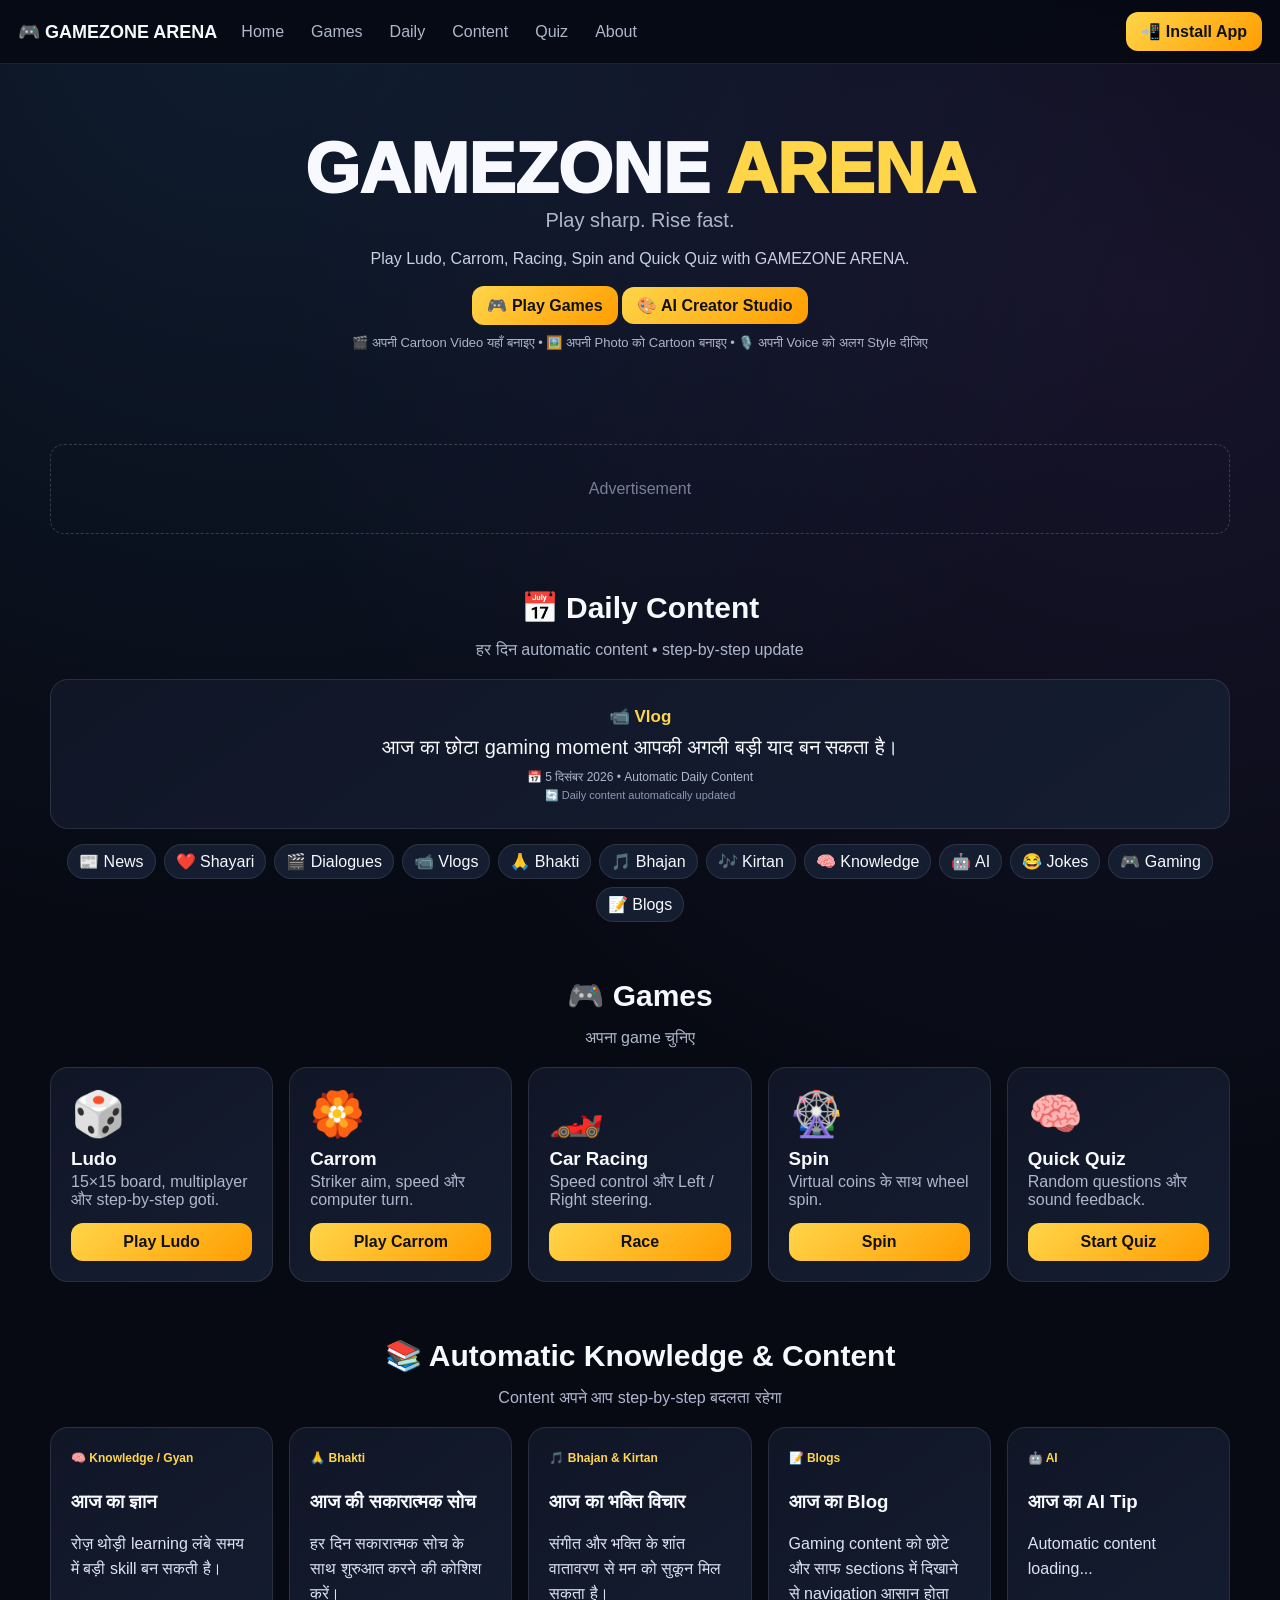
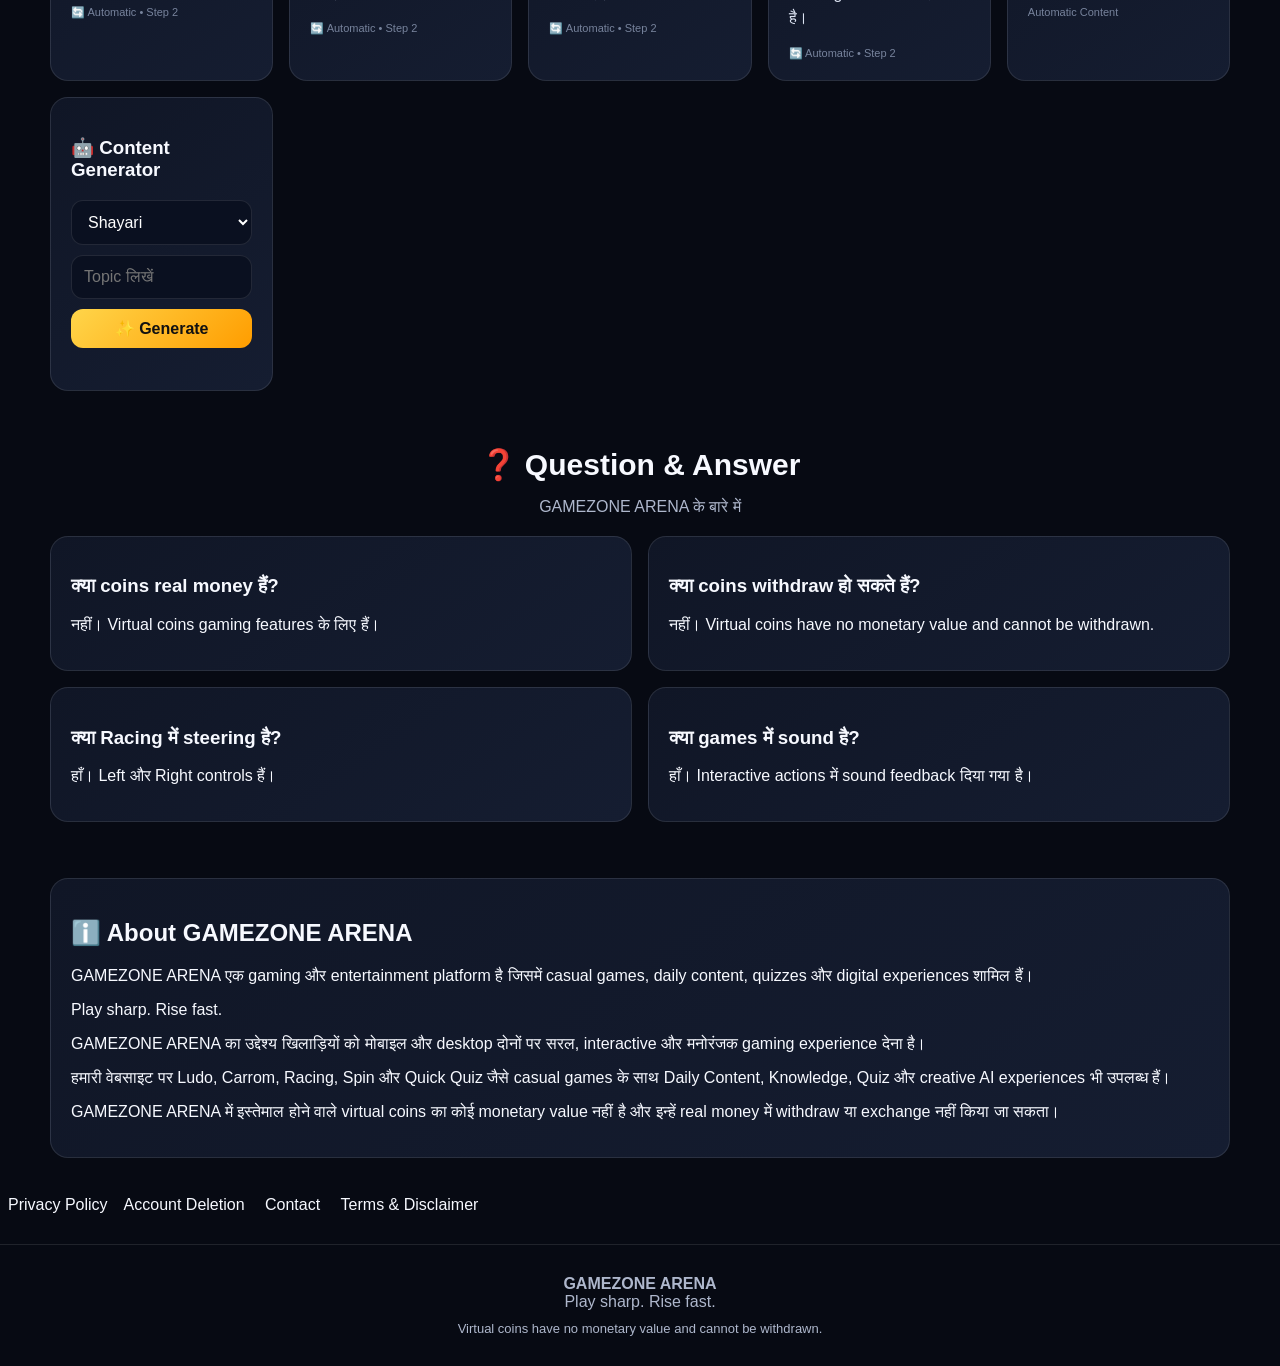
==== commit ec3c154e: "Update index.html" ====
--- a/index.html
+++ b/index.html
@@ -1270,7 +1270,16 @@
 </section>
 
 </main>
-
+<div style="margin-top:10px;">
+  <a href="https://gajpalmi.github.io/gamezone-arena-legal-pages/privacy-policy.html"
+     style="margin:0 8px;">Privacy Policy</a><a href="https://gajpalmi.github.io/gamezone-arena-legal-pages/account-deletion.html"
+style="margin:0 8px;">Account Deletion</a>
+
+<a href="#contact" style="margin:0 8px;">Contact</a>
+
+<a href="#terms" style="margin:0 8px;">Terms & Disclaimer</a>
+
+  </div>
 <footer>
   <strong>GAMEZONE ARENA</strong>
 
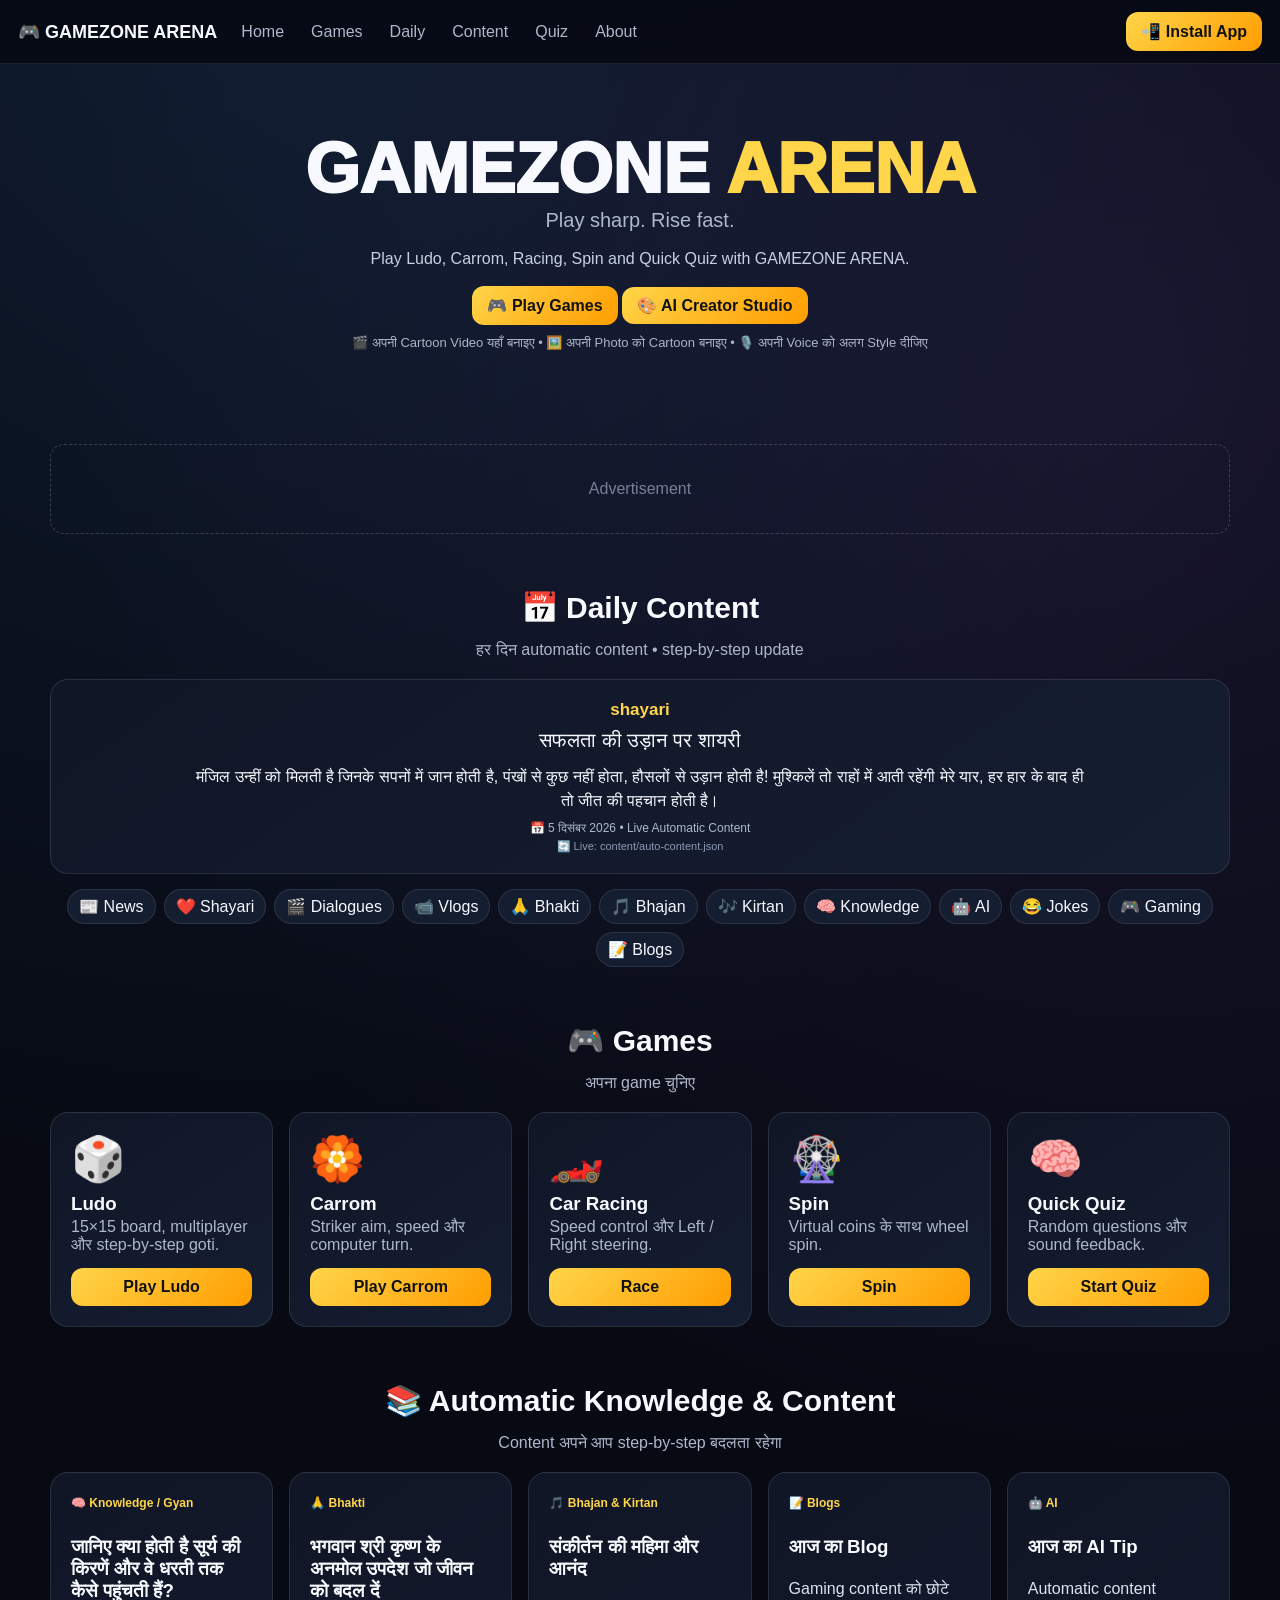
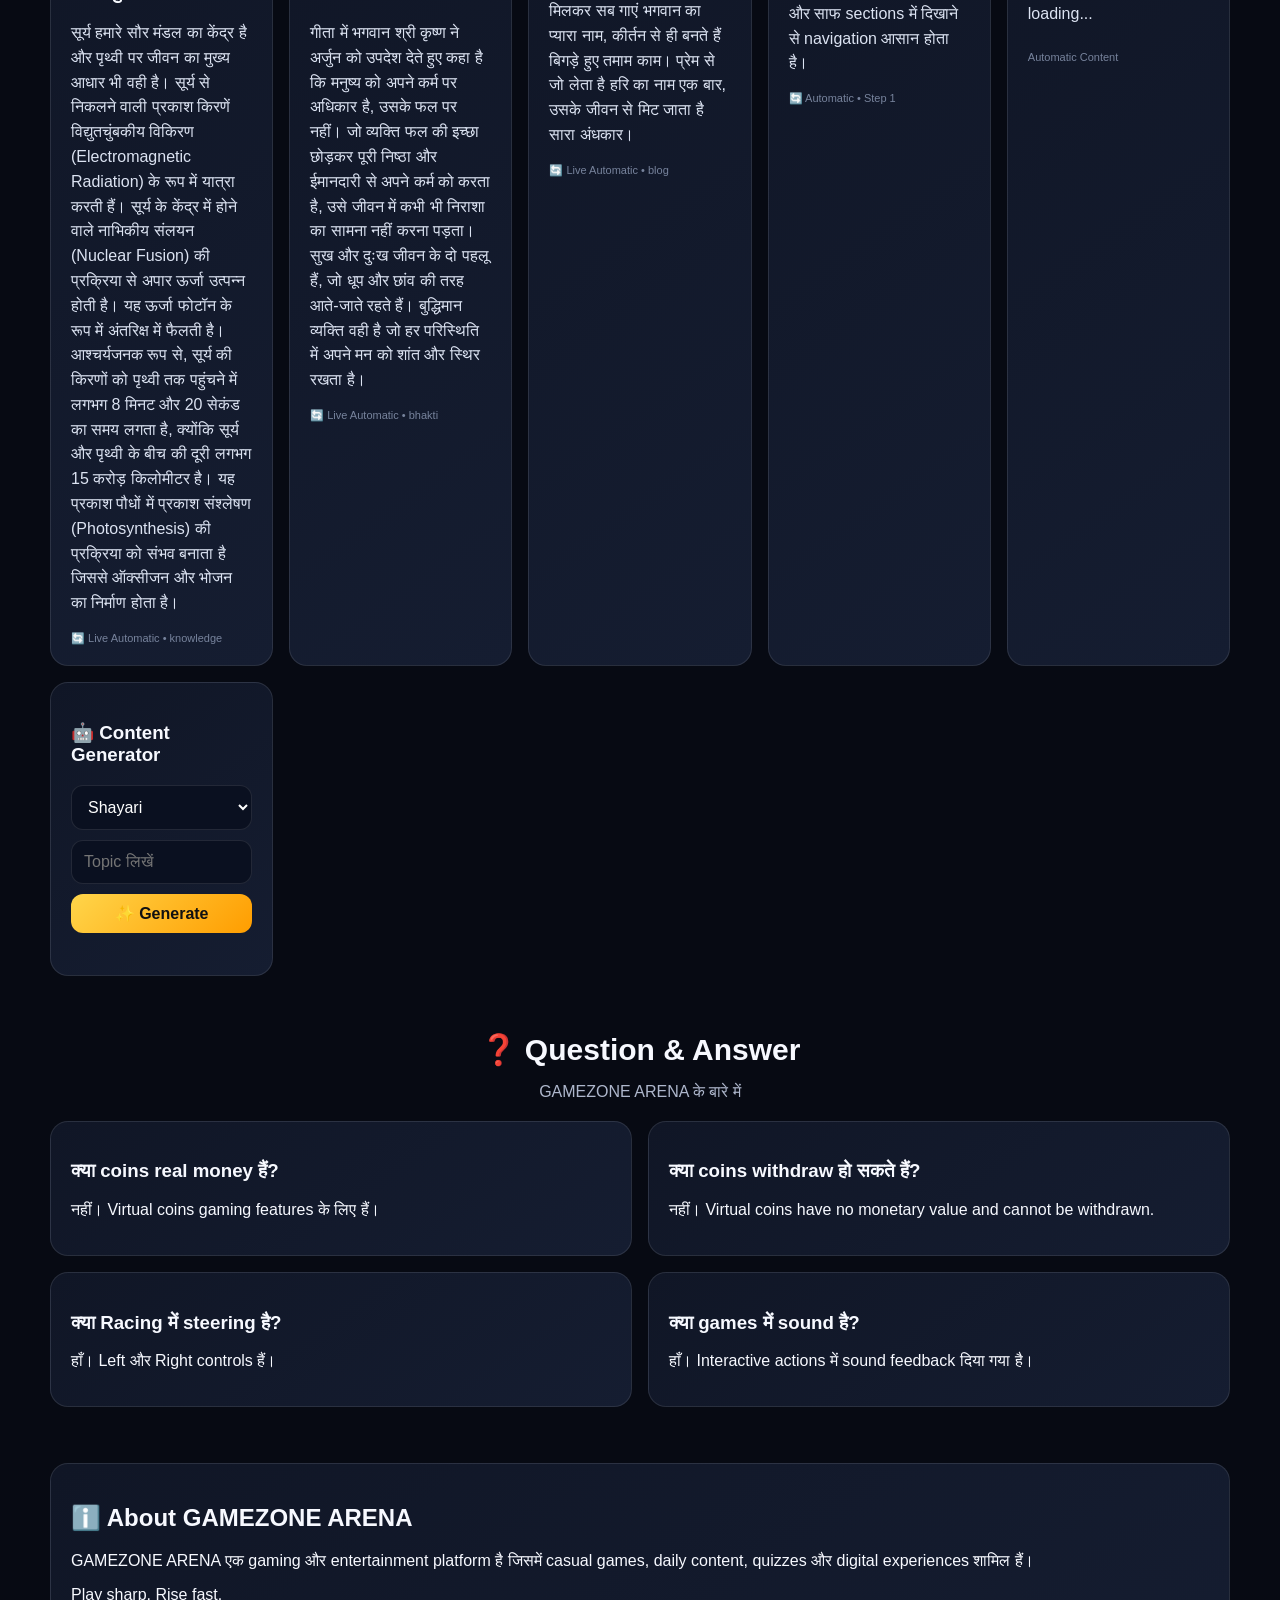
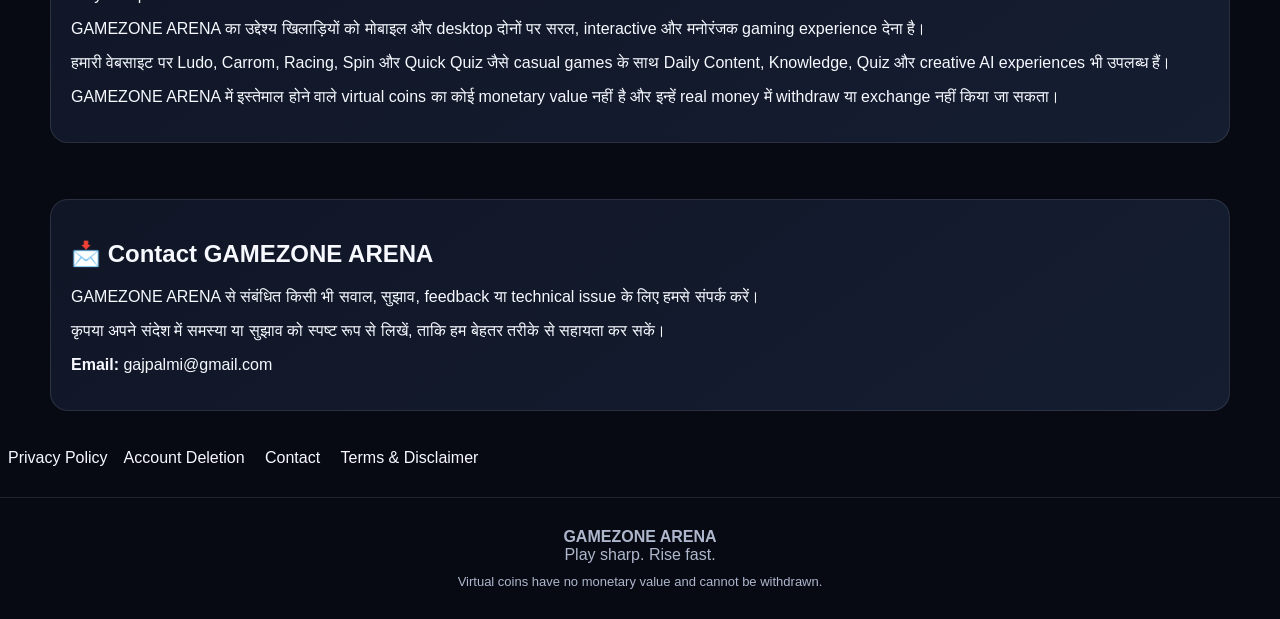
==== commit 2f683952: "Update index.html" ====
--- a/index.html
+++ b/index.html
@@ -1268,7 +1268,27 @@
     </div>
   </div>
 </section>
-
+<section id="contact">
+  <div class="container">
+    <div class="card">
+      <h2>📩 Contact GAMEZONE ARENA</h2>  <p>
+    GAMEZONE ARENA से संबंधित किसी भी सवाल, सुझाव,
+    feedback या technical issue के लिए हमसे संपर्क करें।
+  </p>
+
+  <p>
+    कृपया अपने संदेश में समस्या या सुझाव को स्पष्ट रूप से लिखें,
+    ताकि हम बेहतर तरीके से सहायता कर सकें।
+  </p>
+
+  <p>
+    <strong>Email:</strong>
+    <a href="mailto:gajpalmi@gmail.com">gajpalmi@gmail.com</a>
+  </p>
+</div>
+
+  </div>
+  </section>
 </main>
 <div style="margin-top:10px;">
   <a href="https://gajpalmi.github.io/gamezone-arena-legal-pages/privacy-policy.html"
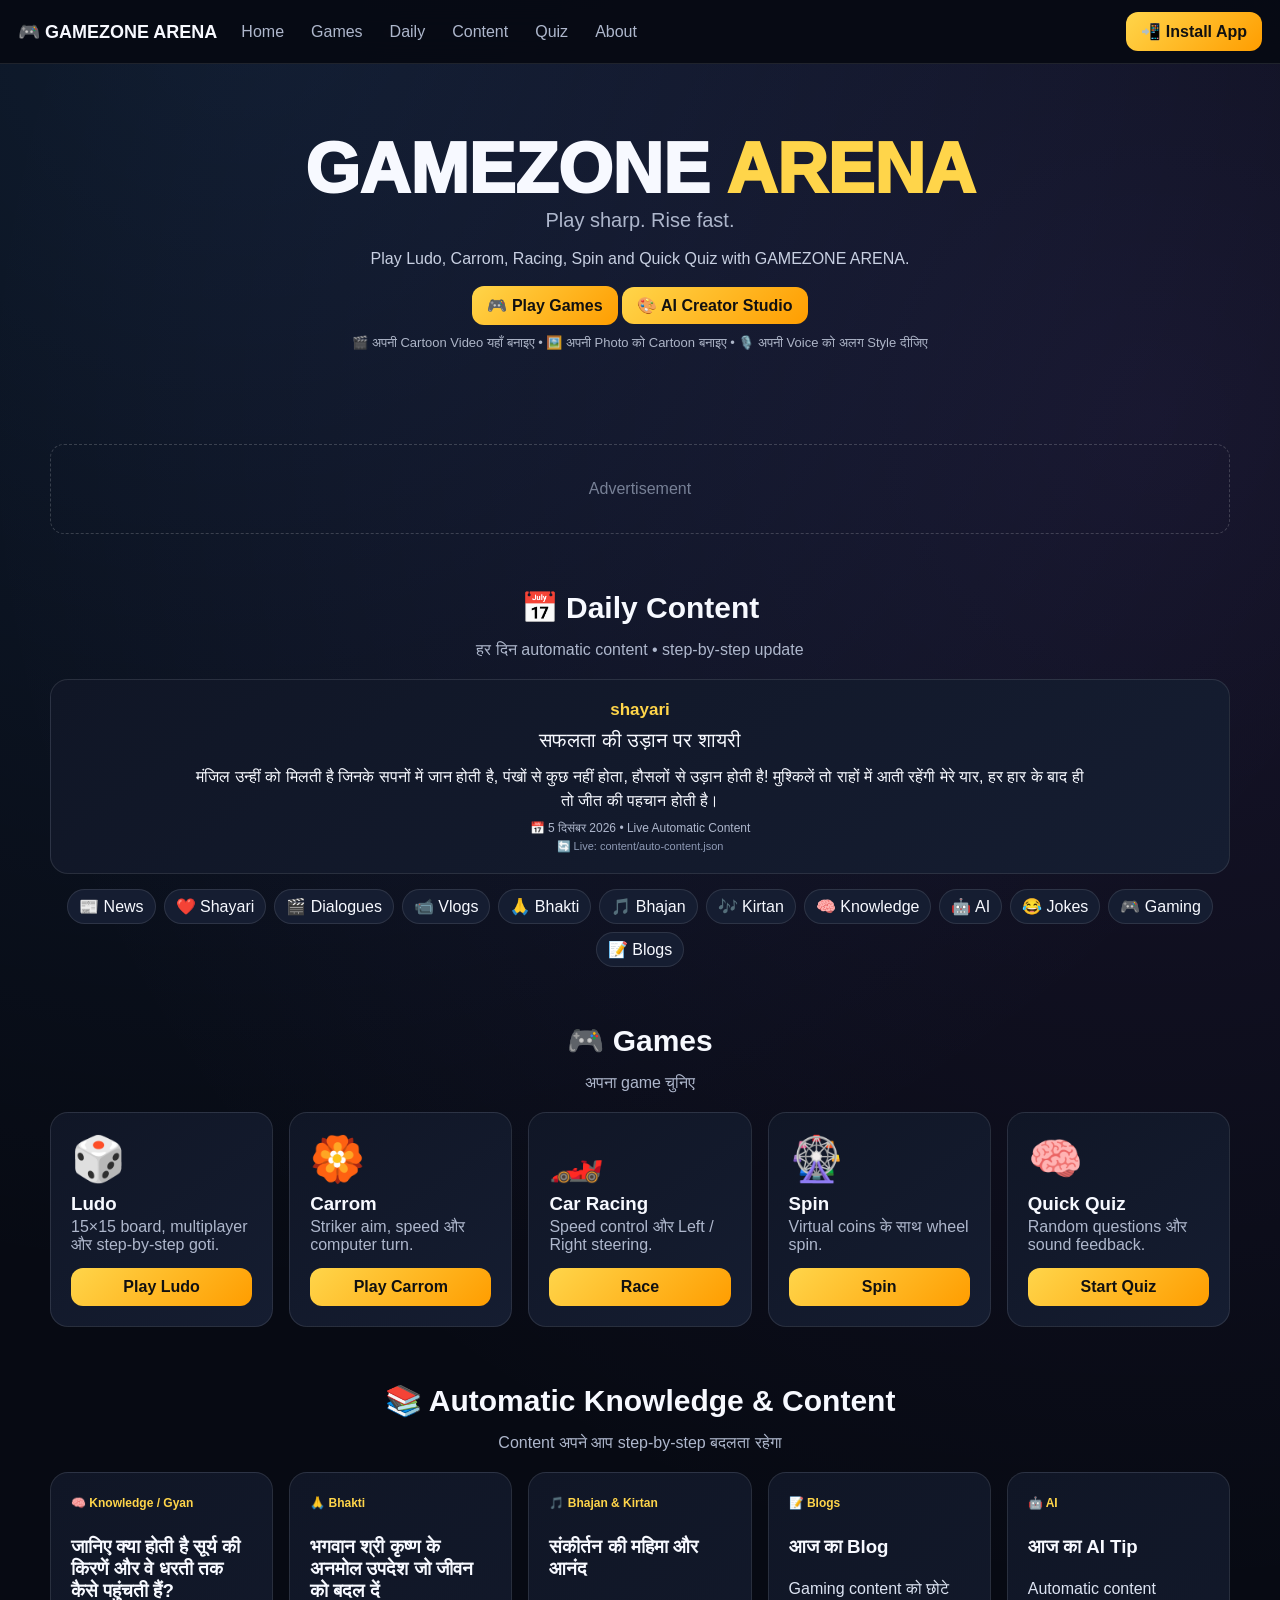
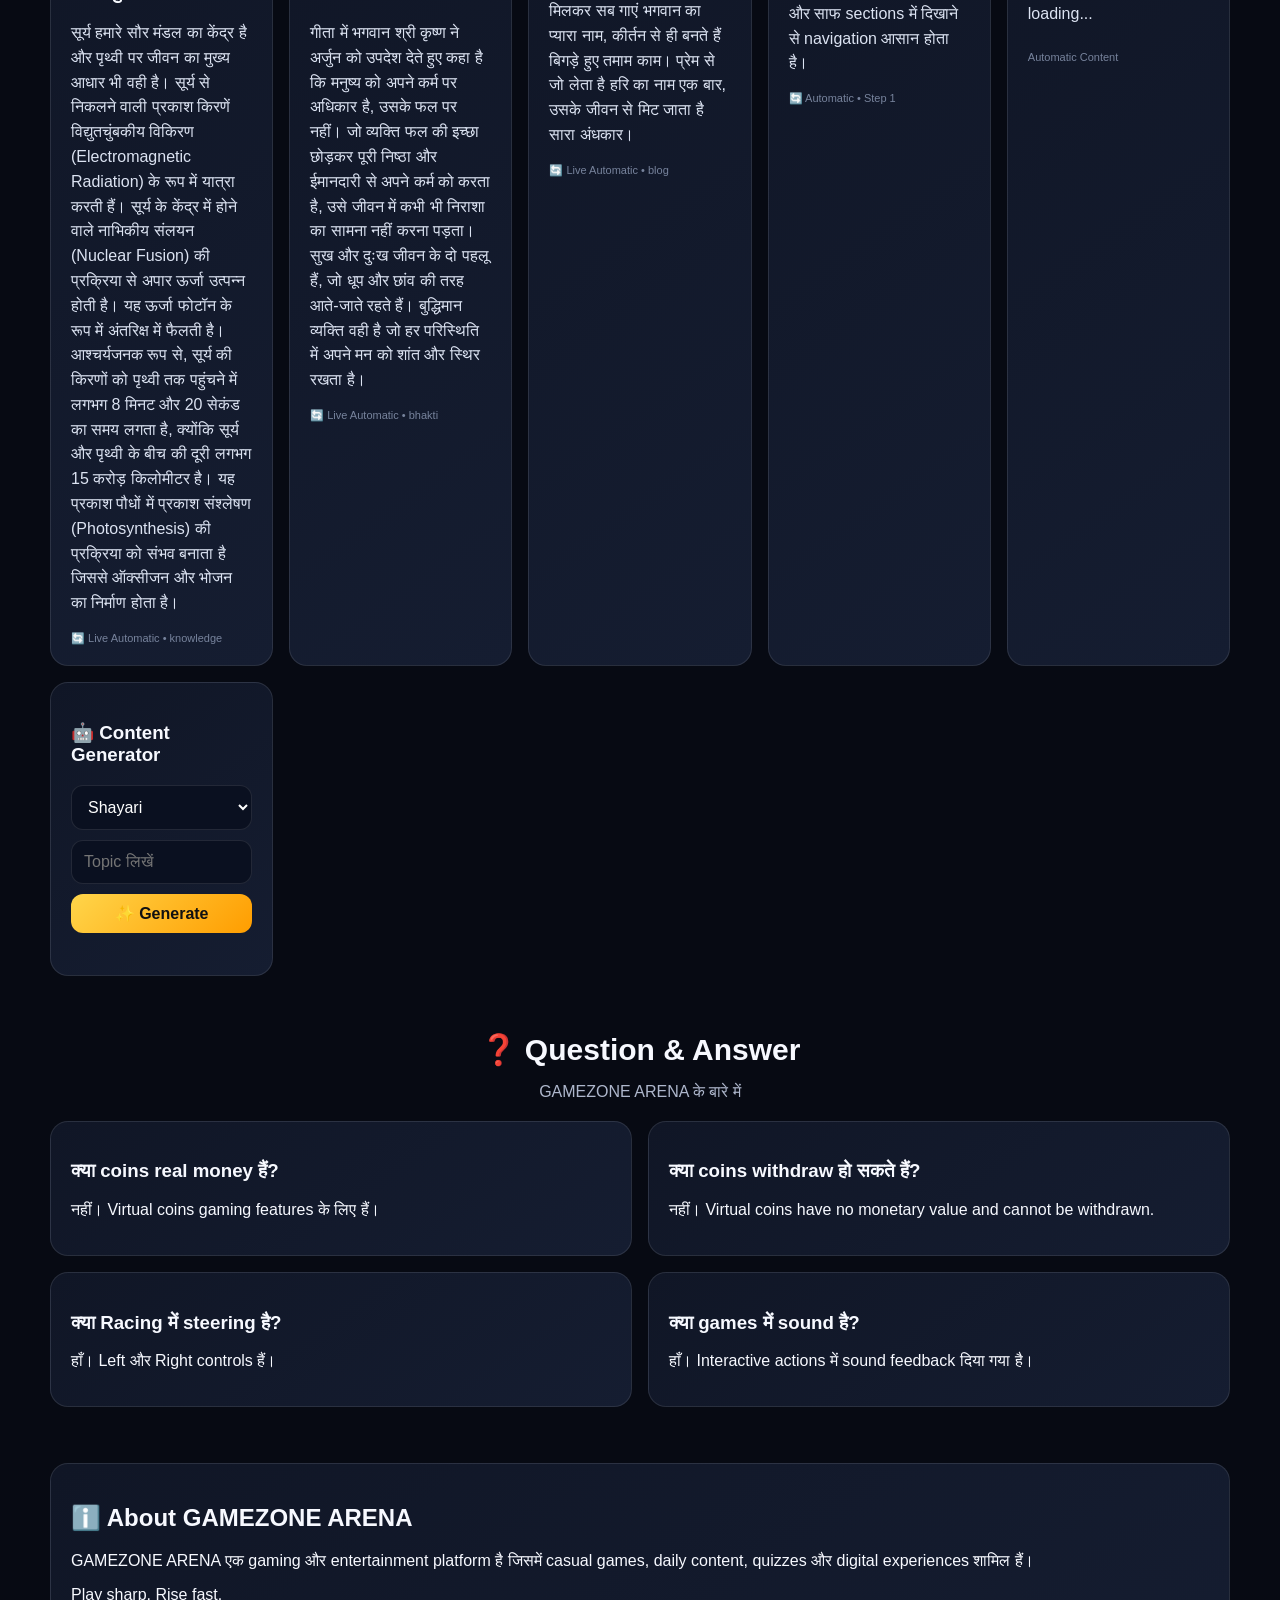
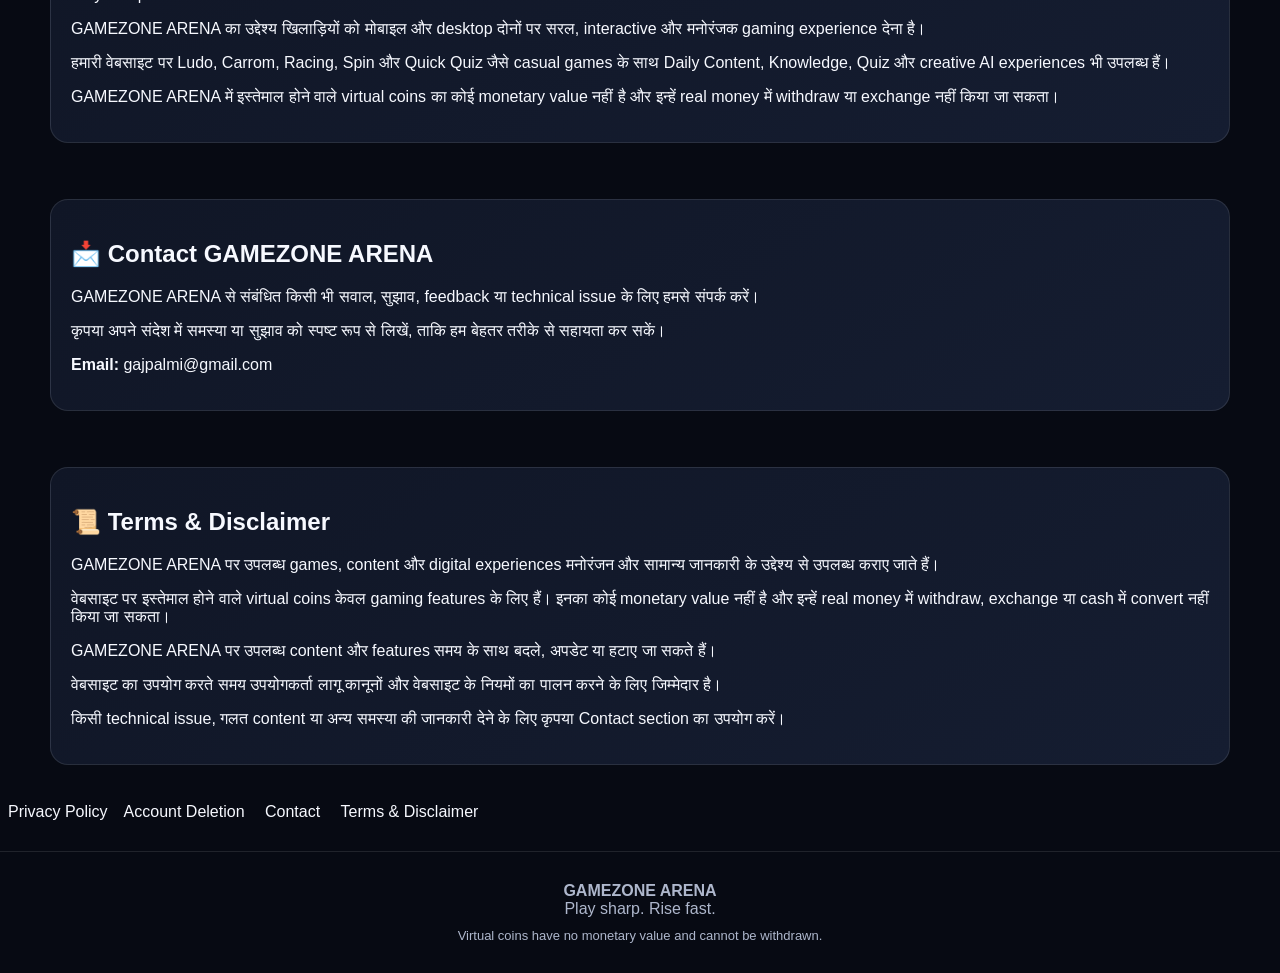
==== commit 578d5076: "Update index.html" ====
--- a/index.html
+++ b/index.html
@@ -1268,7 +1268,7 @@
     </div>
   </div>
 </section>
-<section id="contact">
+  <section id="contact">
   <div class="container">
     <div class="card">
       <h2>📩 Contact GAMEZONE ARENA</h2>  <p>
@@ -1288,9 +1288,38 @@
 </div>
 
   </div>
-  </section>
-</main>
-<div style="margin-top:10px;">
+</section><section id="terms">
+  <div class="container">
+    <div class="card">
+      <h2>📜 Terms & Disclaimer</h2>  <p>
+    GAMEZONE ARENA पर उपलब्ध games, content और digital experiences
+    मनोरंजन और सामान्य जानकारी के उद्देश्य से उपलब्ध कराए जाते हैं।
+  </p>
+
+  <p>
+    वेबसाइट पर इस्तेमाल होने वाले virtual coins केवल gaming features
+    के लिए हैं। इनका कोई monetary value नहीं है और इन्हें real money
+    में withdraw, exchange या cash में convert नहीं किया जा सकता।
+  </p>
+
+  <p>
+    GAMEZONE ARENA पर उपलब्ध content और features समय के साथ बदले,
+    अपडेट या हटाए जा सकते हैं।
+  </p>
+
+  <p>
+    वेबसाइट का उपयोग करते समय उपयोगकर्ता लागू कानूनों और वेबसाइट के
+    नियमों का पालन करने के लिए जिम्मेदार है।
+  </p>
+
+  <p>
+    किसी technical issue, गलत content या अन्य समस्या की जानकारी देने
+    के लिए कृपया Contact section का उपयोग करें।
+  </p>
+</div>
+
+  </div>
+</section></main><div style="margin-top:10px;">
   <a href="https://gajpalmi.github.io/gamezone-arena-legal-pages/privacy-policy.html"
      style="margin:0 8px;">Privacy Policy</a><a href="https://gajpalmi.github.io/gamezone-arena-legal-pages/account-deletion.html"
 style="margin:0 8px;">Account Deletion</a>
@@ -1299,13 +1328,8 @@
 
 <a href="#terms" style="margin:0 8px;">Terms & Disclaimer</a>
 
-  </div>
-<footer>
-  <strong>GAMEZONE ARENA</strong>
-
-  <div>Play sharp. Rise fast.</div>
-
-  <div class="legal">
+</div><footer>
+  <strong>GAMEZONE ARENA</strong>  <div>Play sharp. Rise fast.</div>  <div class="legal">
     Virtual coins have no monetary value and cannot be withdrawn.
   </div>
 </footer>
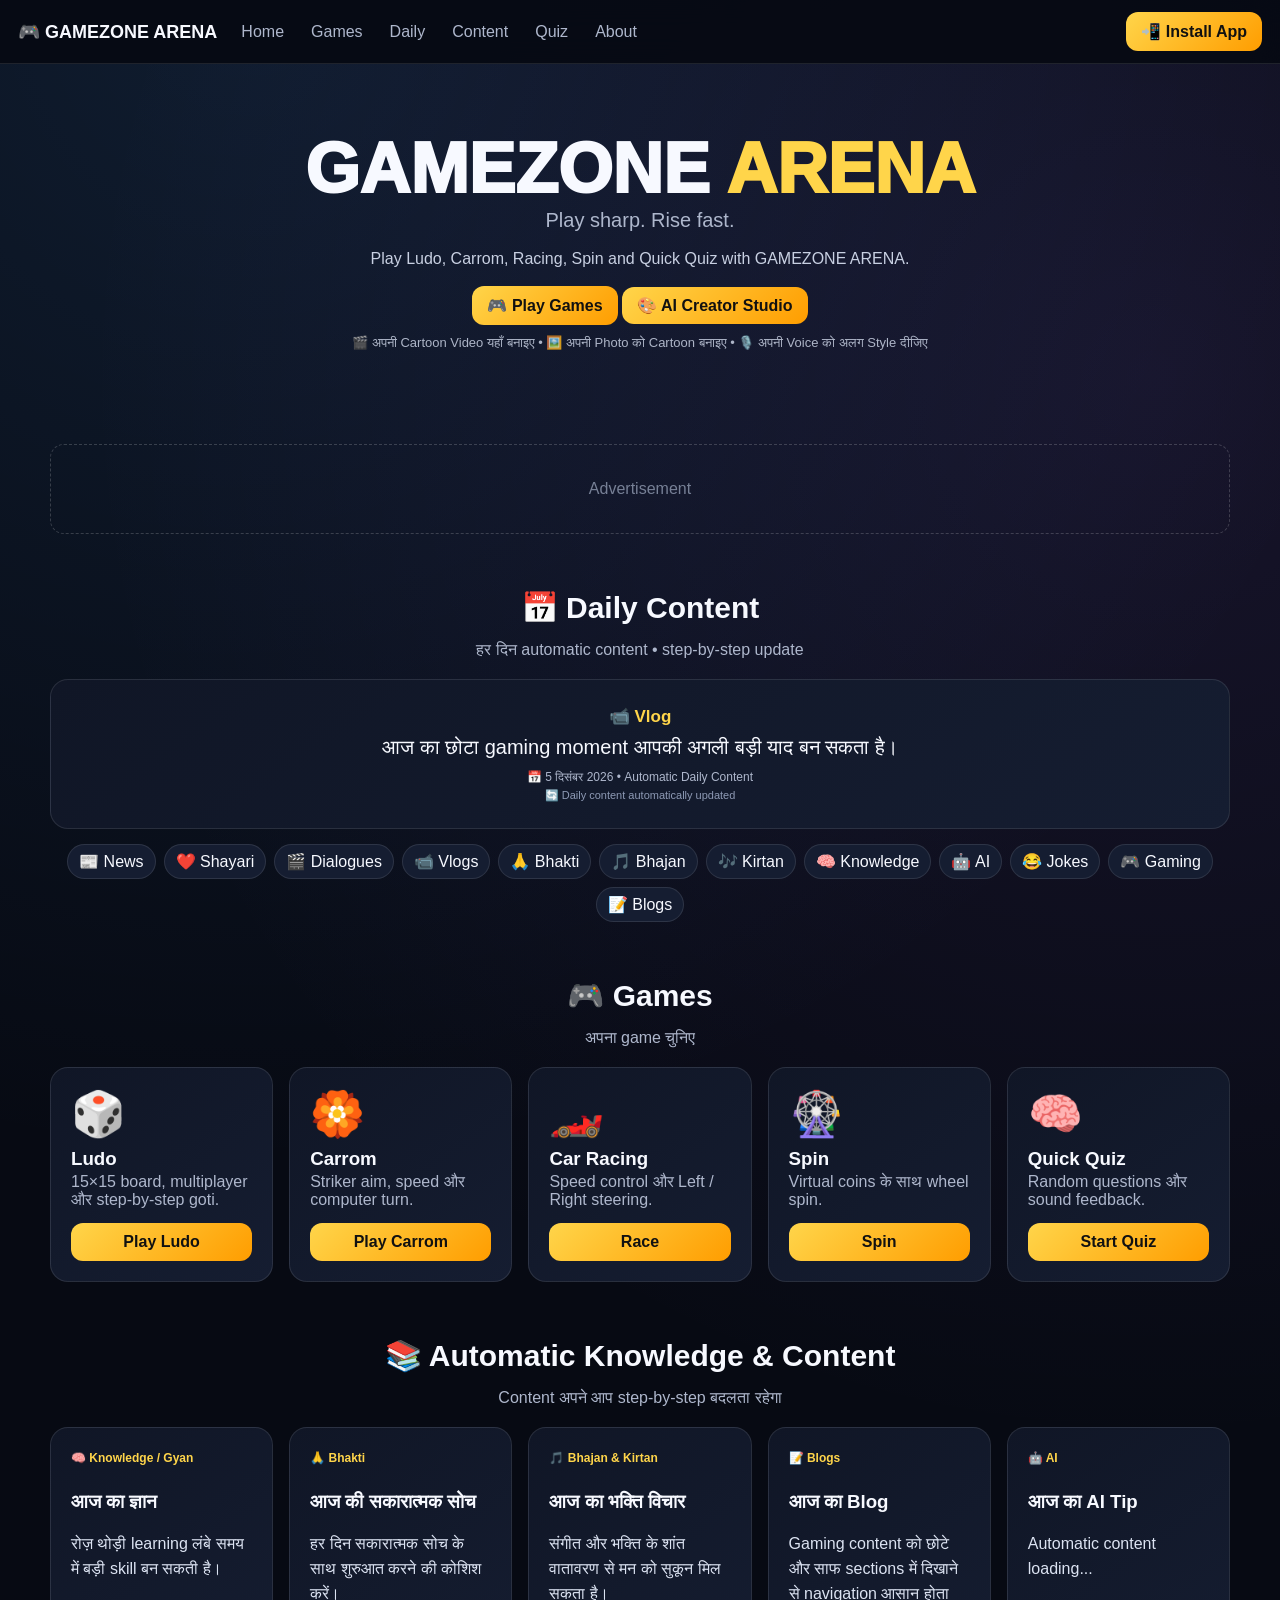
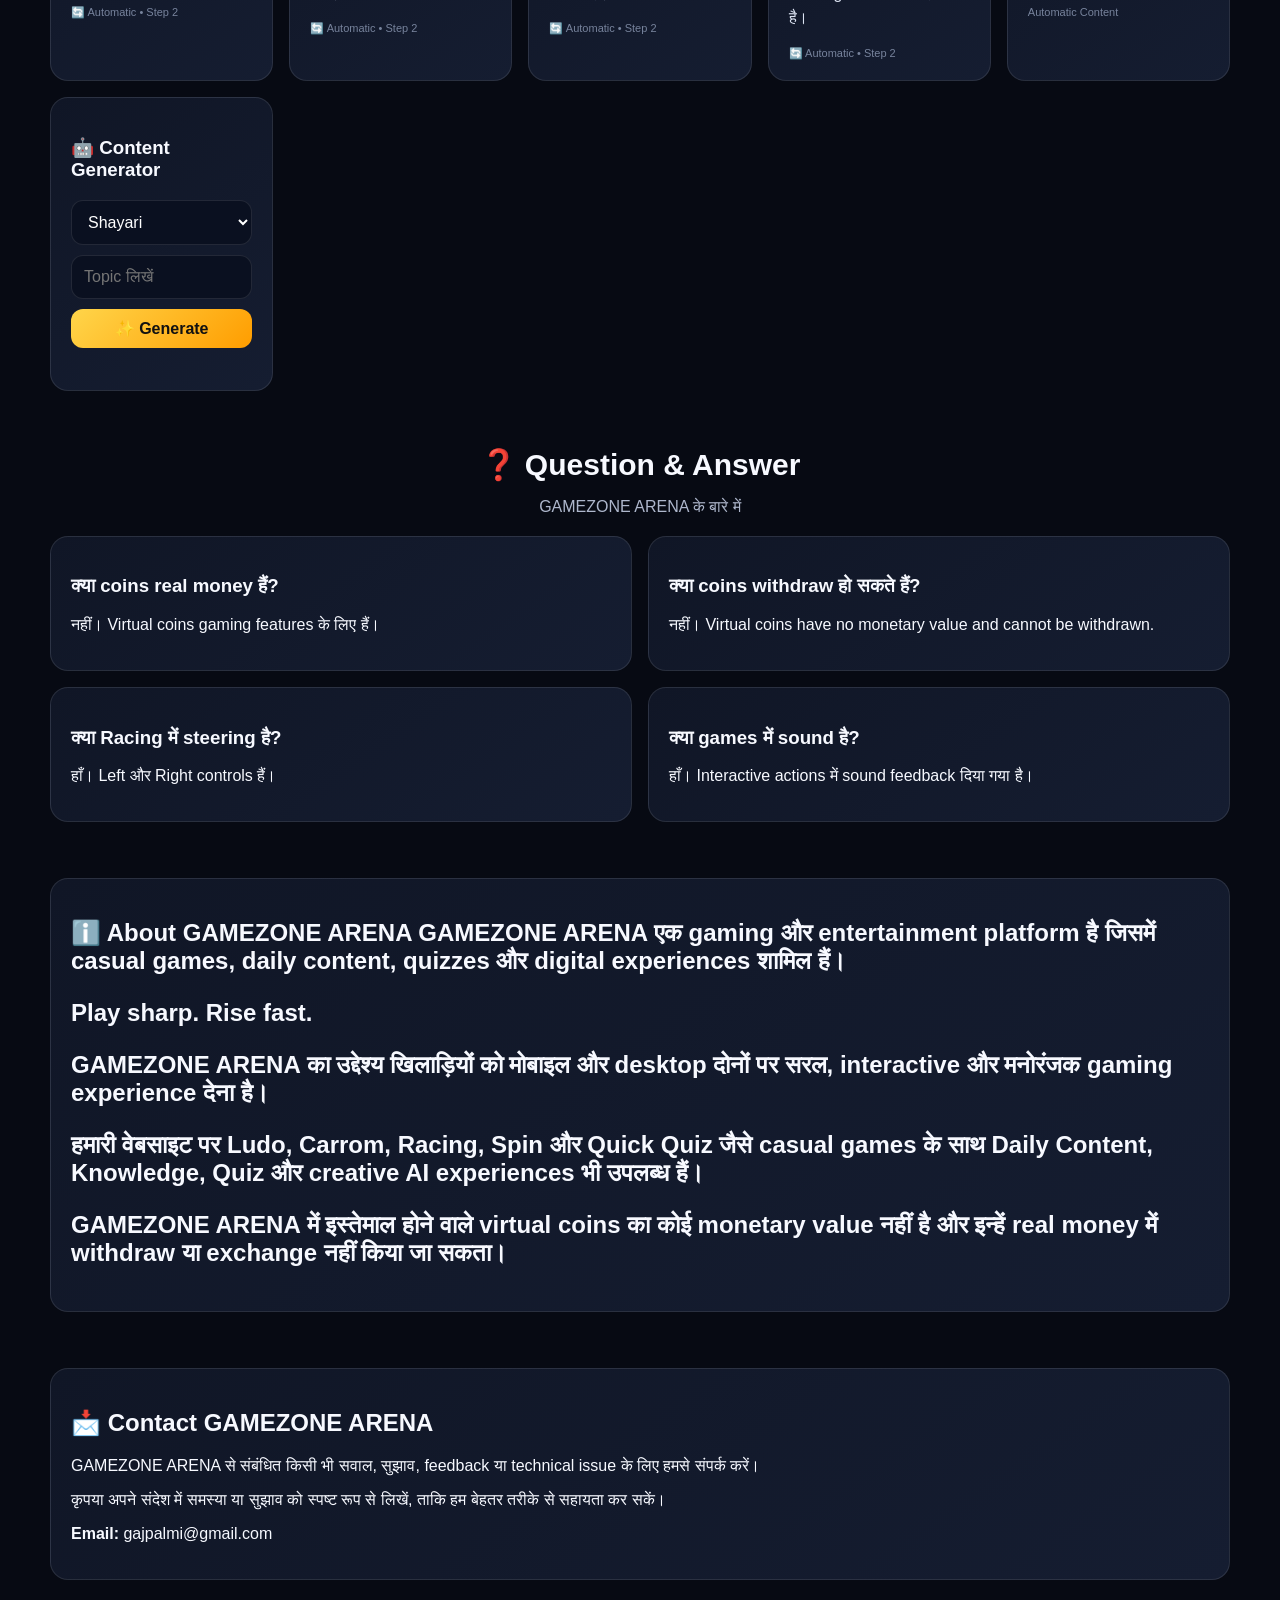
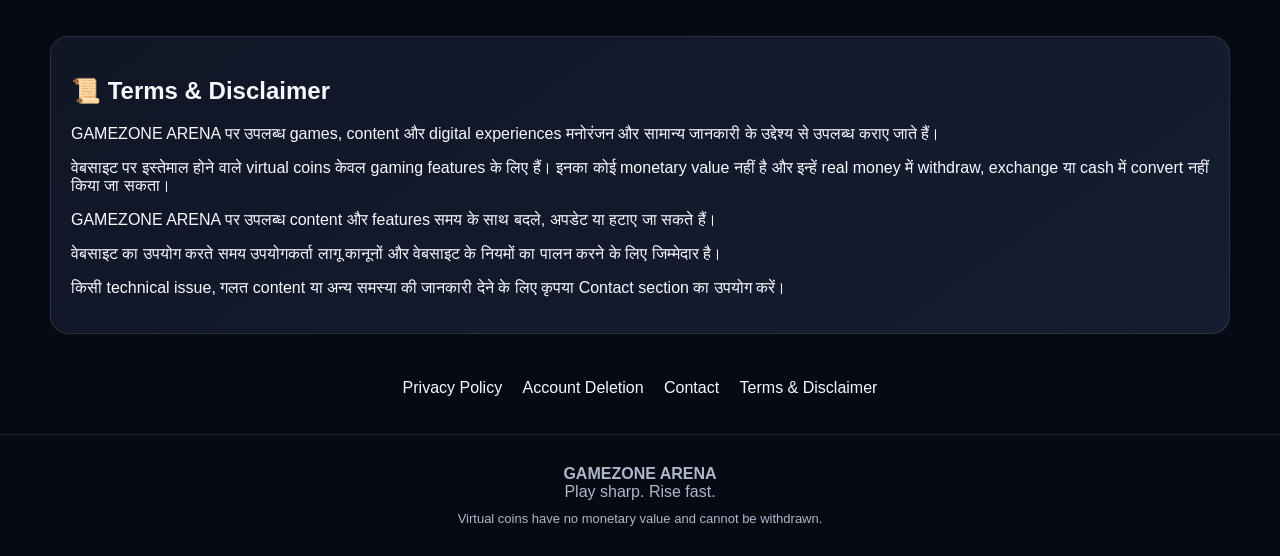
==== commit 30bacf5a: "Update index.html" ====
--- a/index.html
+++ b/index.html
@@ -1238,9 +1238,8 @@
 <section id="about">
   <div class="container">
     <div class="card">
-      <h2>ℹ️ About GAMEZONE ARENA</h2>
-
-      <p>
+      <h2>ℹ️ About GAMEZONE ARENA</h2q
+          <p>
         GAMEZONE ARENA एक gaming और entertainment platform है
         जिसमें casual games, daily content, quizzes और digital
         experiences शामिल हैं।
@@ -1249,87 +1248,127 @@
       <p>
         Play sharp. Rise fast.
       </p>
+
       <p>
-  GAMEZONE ARENA का उद्देश्य खिलाड़ियों को मोबाइल और desktop
-  दोनों पर सरल, interactive और मनोरंजक gaming experience देना है।
-</p>
-
-<p>
-  हमारी वेबसाइट पर Ludo, Carrom, Racing, Spin और Quick Quiz
-  जैसे casual games के साथ Daily Content, Knowledge, Quiz और
-  creative AI experiences भी उपलब्ध हैं।
-</p>
-
-<p>
-  GAMEZONE ARENA में इस्तेमाल होने वाले virtual coins का कोई
-  monetary value नहीं है और इन्हें real money में withdraw या exchange
-  नहीं किया जा सकता।
-</p>
+        GAMEZONE ARENA का उद्देश्य खिलाड़ियों को मोबाइल और desktop
+        दोनों पर सरल, interactive और मनोरंजक gaming experience देना है।
+      </p>
+
+      <p>
+        हमारी वेबसाइट पर Ludo, Carrom, Racing, Spin और Quick Quiz
+        जैसे casual games के साथ Daily Content, Knowledge, Quiz और
+        creative AI experiences भी उपलब्ध हैं।
+      </p>
+
+      <p>
+        GAMEZONE ARENA में इस्तेमाल होने वाले virtual coins का कोई
+        monetary value नहीं है और इन्हें real money में withdraw या exchange
+        नहीं किया जा सकता।
+      </p>
     </div>
   </div>
 </section>
-  <section id="contact">
+
+<section id="contact">
   <div class="container">
     <div class="card">
-      <h2>📩 Contact GAMEZONE ARENA</h2>  <p>
-    GAMEZONE ARENA से संबंधित किसी भी सवाल, सुझाव,
-    feedback या technical issue के लिए हमसे संपर्क करें।
-  </p>
-
-  <p>
-    कृपया अपने संदेश में समस्या या सुझाव को स्पष्ट रूप से लिखें,
-    ताकि हम बेहतर तरीके से सहायता कर सकें।
-  </p>
-
-  <p>
-    <strong>Email:</strong>
-    <a href="mailto:gajpalmi@gmail.com">gajpalmi@gmail.com</a>
-  </p>
-</div>
-
+      <h2>📩 Contact GAMEZONE ARENA</h2>
+
+      <p>
+        GAMEZONE ARENA से संबंधित किसी भी सवाल, सुझाव,
+        feedback या technical issue के लिए हमसे संपर्क करें।
+      </p>
+
+      <p>
+        कृपया अपने संदेश में समस्या या सुझाव को स्पष्ट रूप से लिखें,
+        ताकि हम बेहतर तरीके से सहायता कर सकें।
+      </p>
+
+      <p>
+        <strong>Email:</strong>
+        <a href="mailto:gajpalmi@gmail.com">
+          gajpalmi@gmail.com
+        </a>
+      </p>
+    </div>
   </div>
-</section><section id="terms">
+</section>
+
+<section id="terms">
   <div class="container">
     <div class="card">
-      <h2>📜 Terms & Disclaimer</h2>  <p>
-    GAMEZONE ARENA पर उपलब्ध games, content और digital experiences
-    मनोरंजन और सामान्य जानकारी के उद्देश्य से उपलब्ध कराए जाते हैं।
-  </p>
-
-  <p>
-    वेबसाइट पर इस्तेमाल होने वाले virtual coins केवल gaming features
-    के लिए हैं। इनका कोई monetary value नहीं है और इन्हें real money
-    में withdraw, exchange या cash में convert नहीं किया जा सकता।
-  </p>
-
-  <p>
-    GAMEZONE ARENA पर उपलब्ध content और features समय के साथ बदले,
-    अपडेट या हटाए जा सकते हैं।
-  </p>
-
-  <p>
-    वेबसाइट का उपयोग करते समय उपयोगकर्ता लागू कानूनों और वेबसाइट के
-    नियमों का पालन करने के लिए जिम्मेदार है।
-  </p>
-
-  <p>
-    किसी technical issue, गलत content या अन्य समस्या की जानकारी देने
-    के लिए कृपया Contact section का उपयोग करें।
-  </p>
+      <h2>📜 Terms & Disclaimer</h2>
+
+      <p>
+        GAMEZONE ARENA पर उपलब्ध games, content और digital experiences
+        मनोरंजन और सामान्य जानकारी के उद्देश्य से उपलब्ध कराए जाते हैं।
+      </p>
+
+      <p>
+        वेबसाइट पर इस्तेमाल होने वाले virtual coins केवल gaming features
+        के लिए हैं। इनका कोई monetary value नहीं है और इन्हें real money
+        में withdraw, exchange या cash में convert नहीं किया जा सकता।
+      </p>
+
+      <p>
+        GAMEZONE ARENA पर उपलब्ध content और features समय के साथ बदले,
+        अपडेट या हटाए जा सकते हैं।
+      </p>
+
+      <p>
+        वेबसाइट का उपयोग करते समय उपयोगकर्ता लागू कानूनों और वेबसाइट के
+        नियमों का पालन करने के लिए जिम्मेदार है।
+      </p>
+
+      <p>
+        किसी technical issue, गलत content या अन्य समस्या की जानकारी देने
+        के लिए कृपया Contact section का उपयोग करें।
+      </p>
+    </div>
+  </div>
+</section>
+
+</main>
+
+<!-- LEGAL & IMPORTANT LINKS -->
+<div style="margin-top:10px; text-align:center; line-height:2;">
+  <a
+    href="https://gajpalmi.github.io/gamezone-arena-legal-pages/privacy-policy.html"
+    style="margin:0 8px;"
+  >
+    Privacy Policy
+  </a>
+
+  <a
+    href="https://gajpalmi.github.io/gamezone-arena-legal-pages/account-deletion.html"
+    style="margin:0 8px;"
+  >
+    Account Deletion
+  </a>
+
+  <a
+    href="#contact"
+    style="margin:0 8px;"
+  >
+    Contact
+  </a>
+
+  <a
+    href="#terms"
+    style="margin:0 8px;"
+  >
+    Terms & Disclaimer
+  </a>
 </div>
 
+<footer>
+  <strong>GAMEZONE ARENA</strong>
+
+  <div>
+    Play sharp. Rise fast.
   </div>
-</section></main><div style="margin-top:10px;">
-  <a href="https://gajpalmi.github.io/gamezone-arena-legal-pages/privacy-policy.html"
-     style="margin:0 8px;">Privacy Policy</a><a href="https://gajpalmi.github.io/gamezone-arena-legal-pages/account-deletion.html"
-style="margin:0 8px;">Account Deletion</a>
-
-<a href="#contact" style="margin:0 8px;">Contact</a>
-
-<a href="#terms" style="margin:0 8px;">Terms & Disclaimer</a>
-
-</div><footer>
-  <strong>GAMEZONE ARENA</strong>  <div>Play sharp. Rise fast.</div>  <div class="legal">
+
+  <div class="legal">
     Virtual coins have no monetary value and cannot be withdrawn.
   </div>
 </footer>
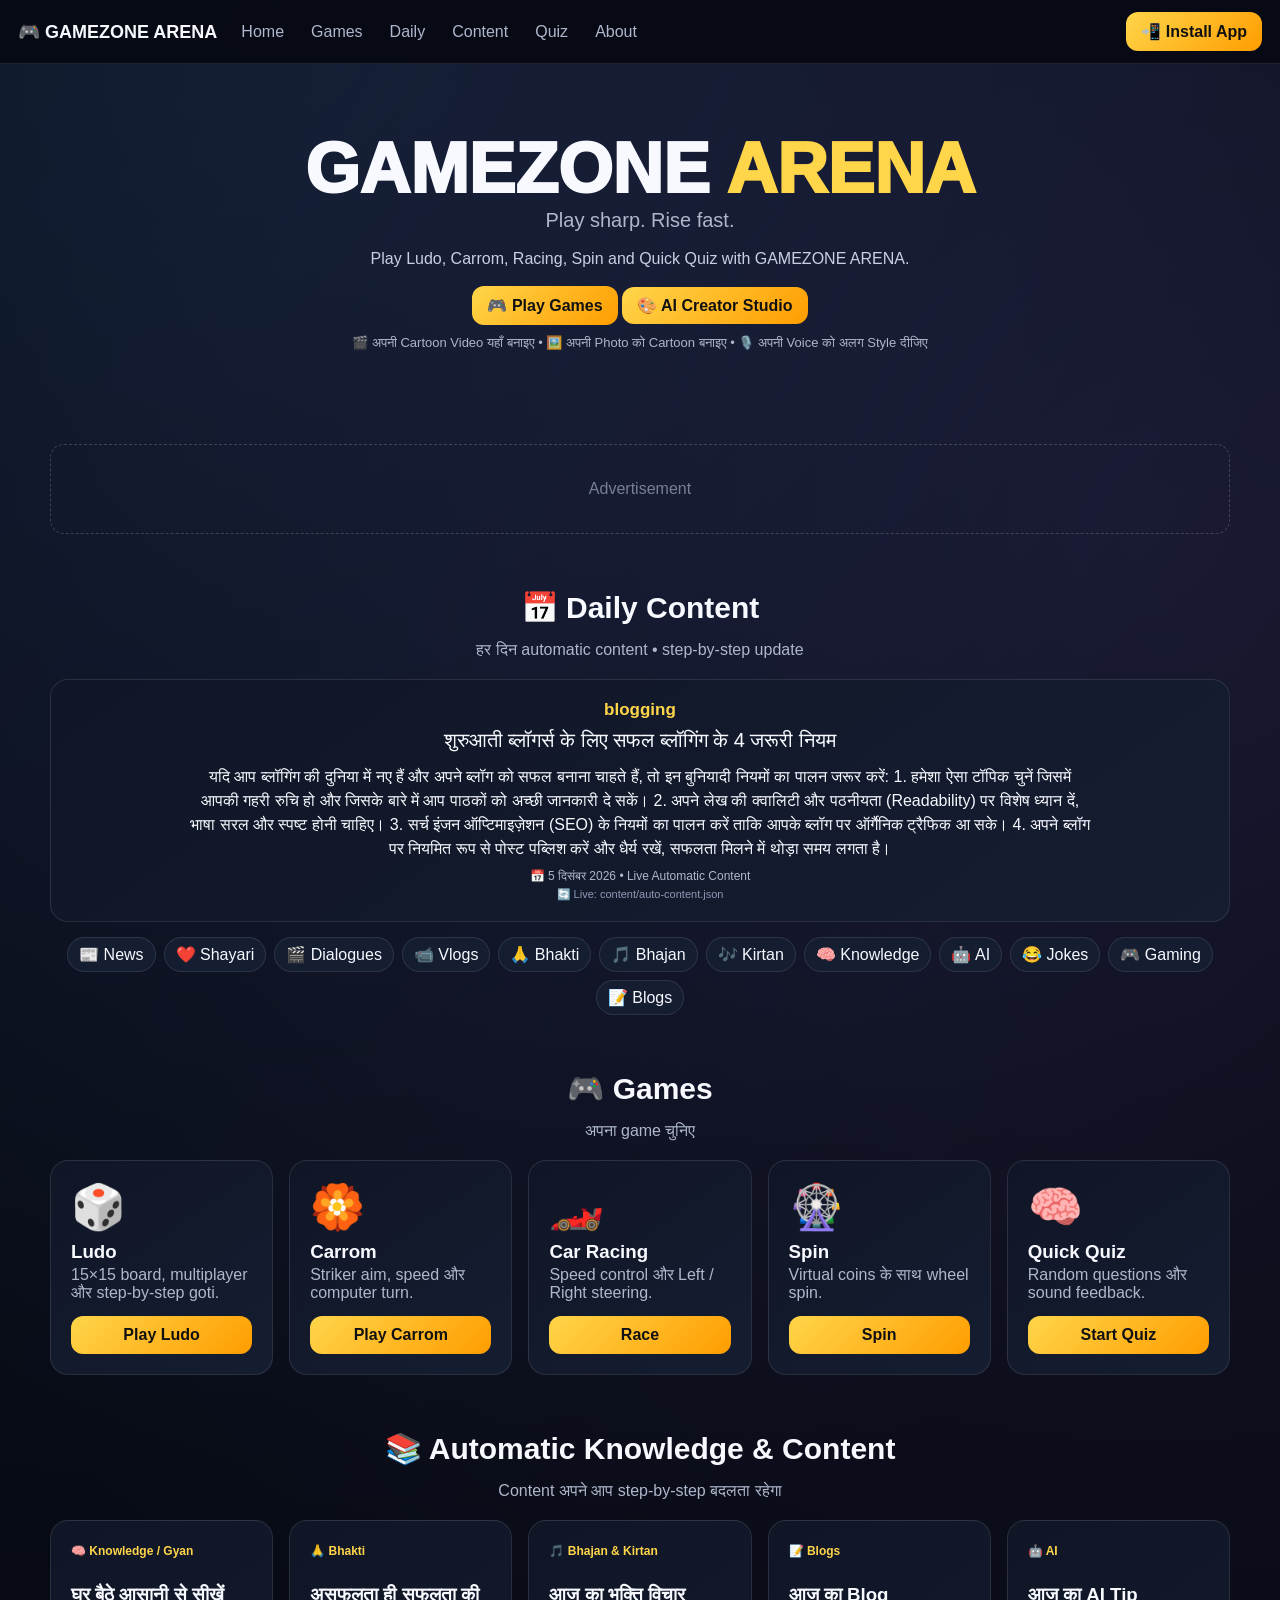
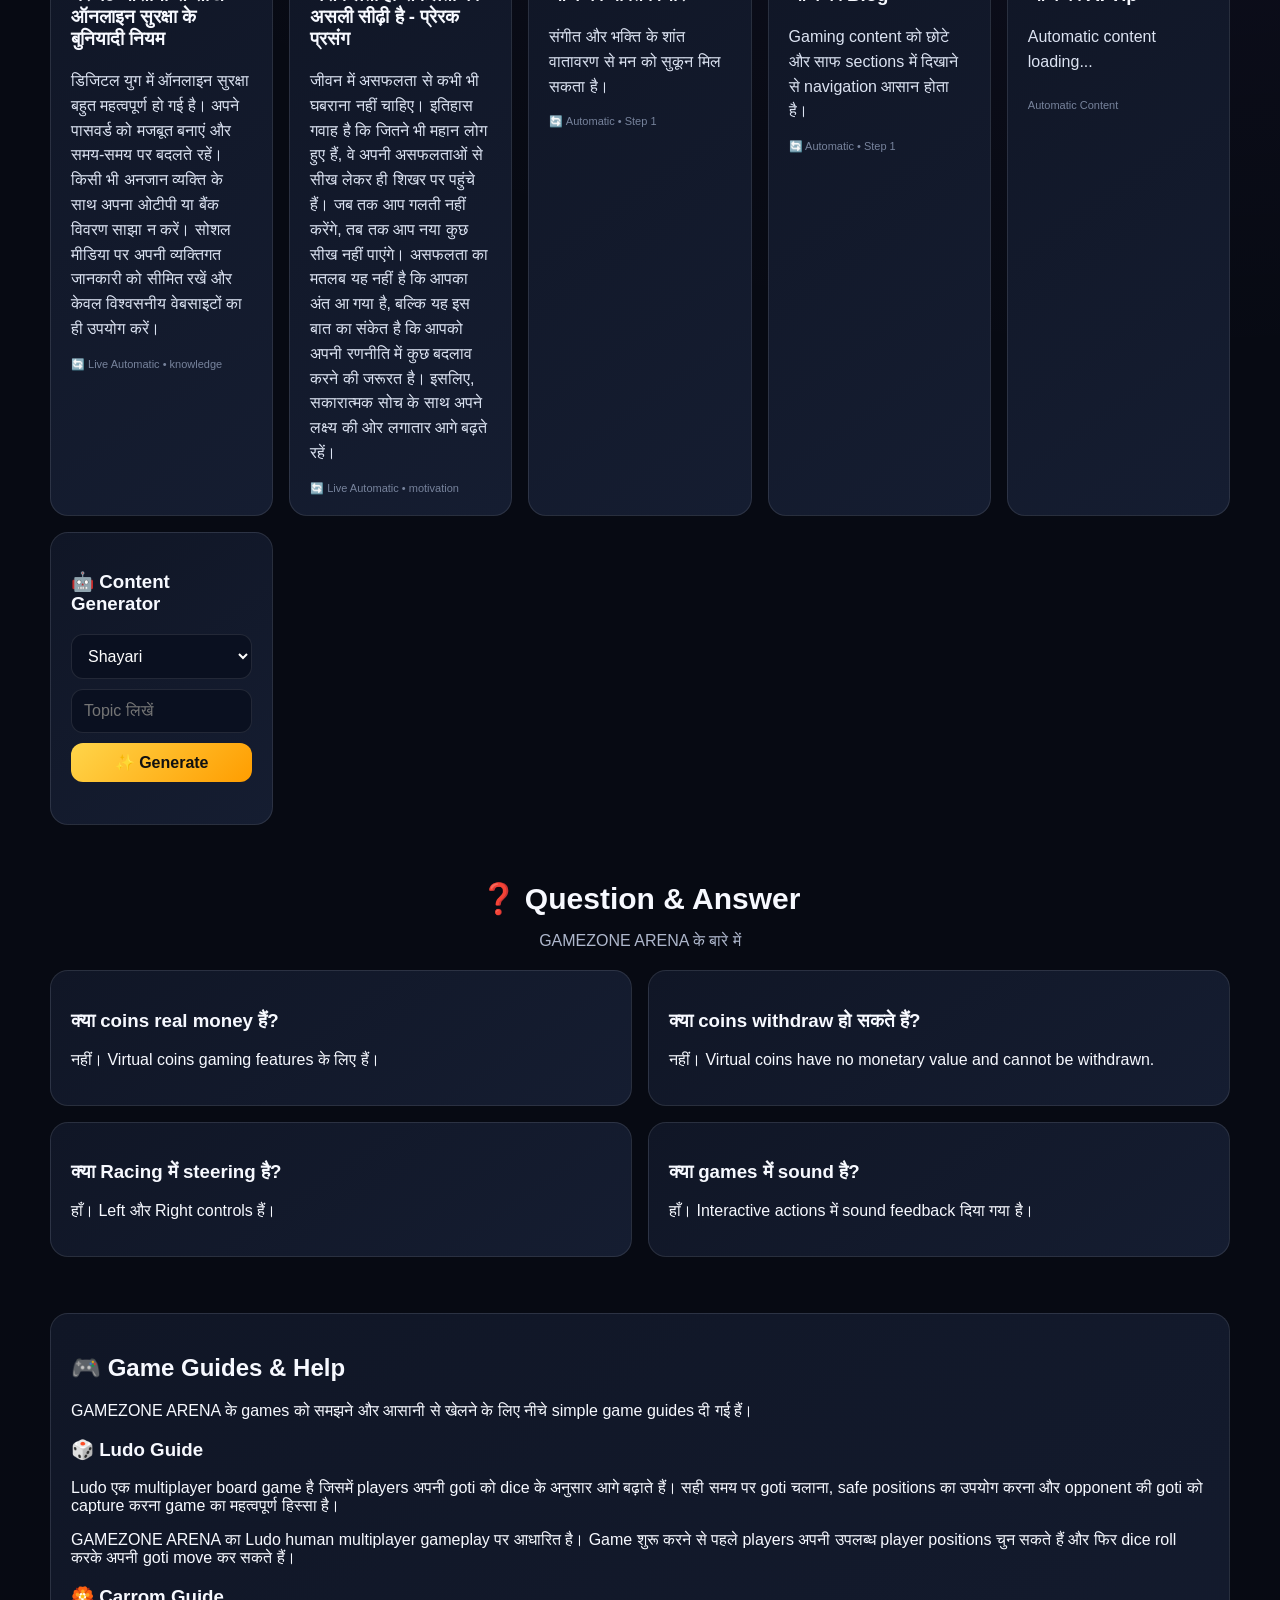
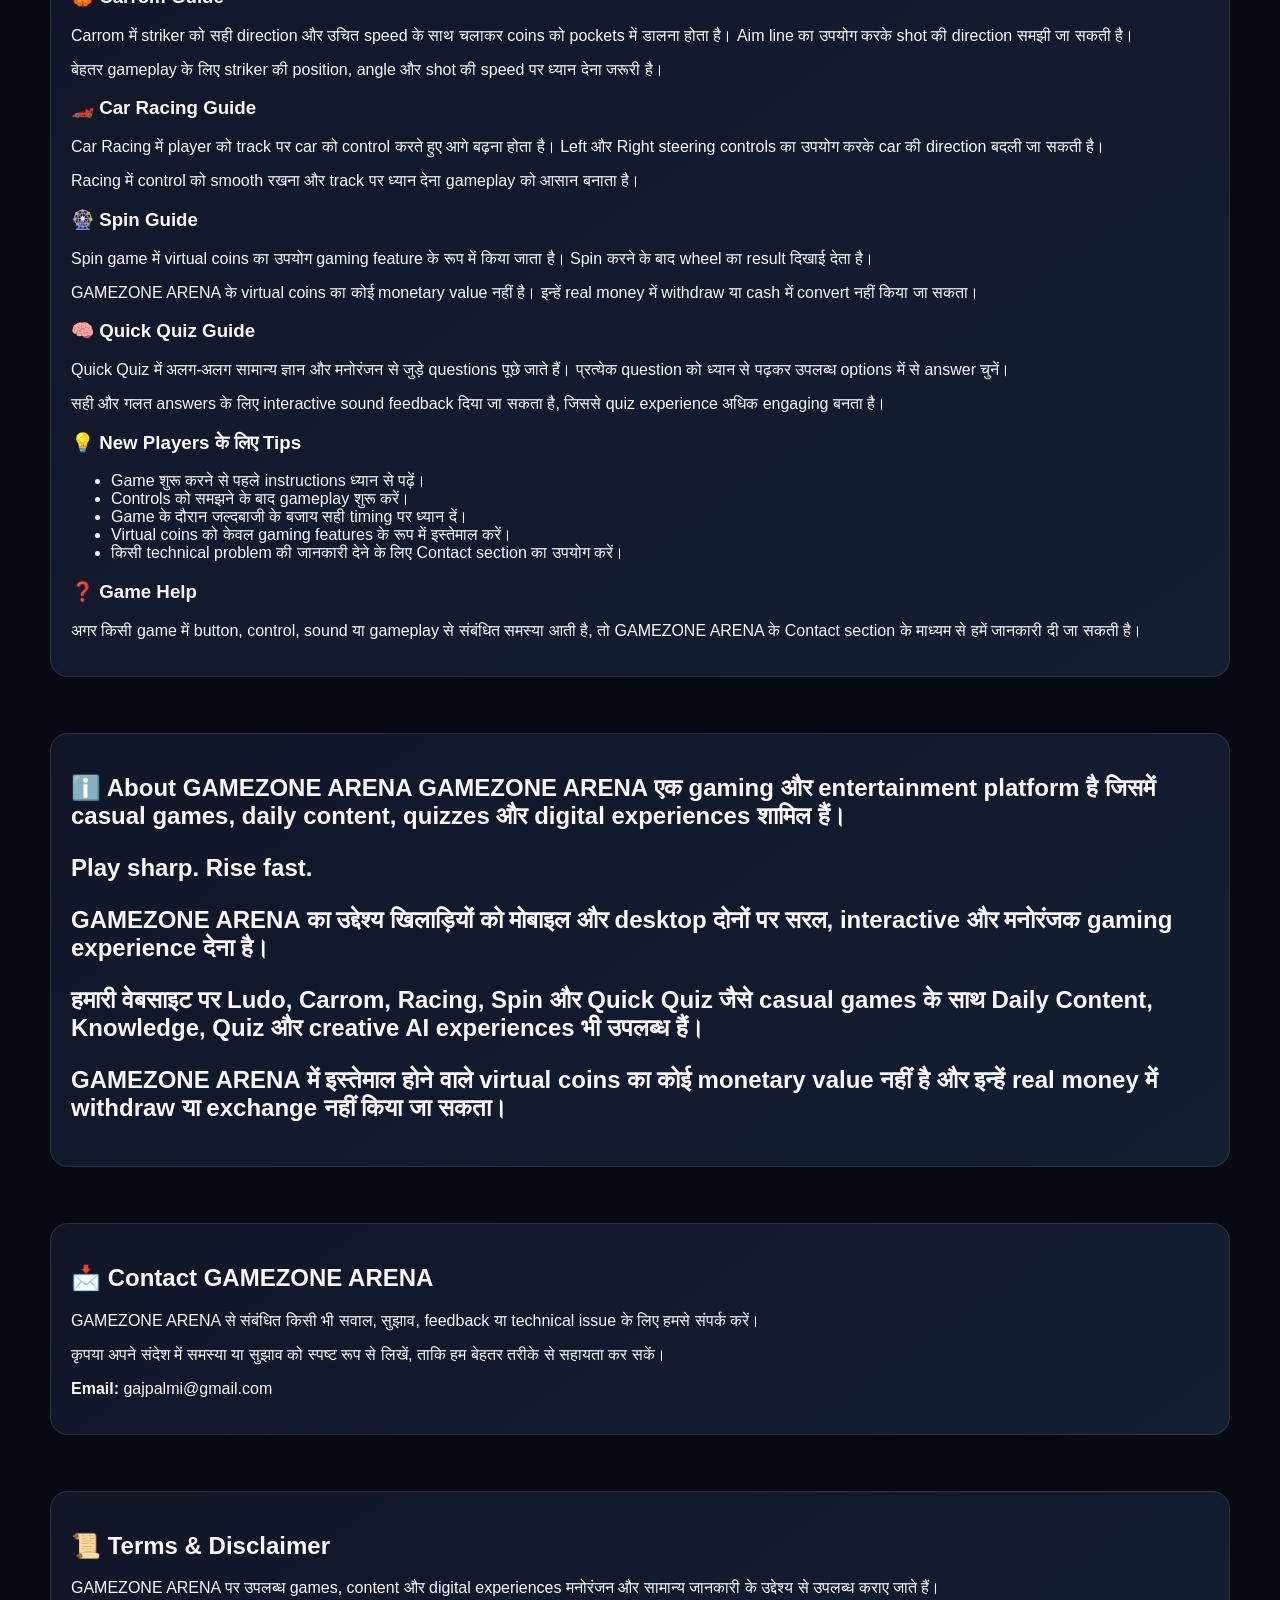
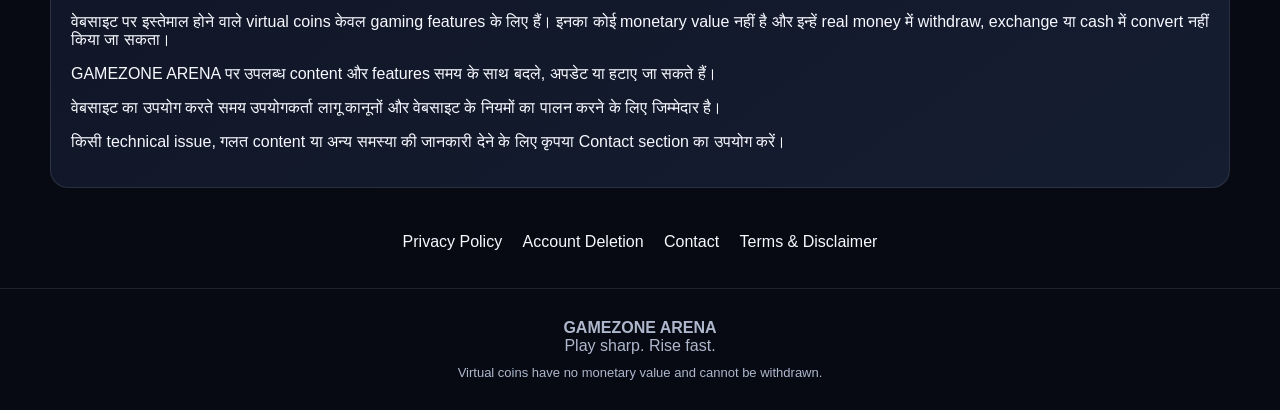
==== commit 2006a320: "Update index.html" ====
--- a/index.html
+++ b/index.html
@@ -1234,7 +1234,93 @@
     </div>
   </div>
 </section>
-
+<!-- 🎮 GAME GUIDES & HELP -->
+<section id="game-guides">
+  <div class="container">
+    <div class="card">
+
+      <h2>🎮 Game Guides & Help</h2>
+
+      <p>
+        GAMEZONE ARENA के games को समझने और आसानी से खेलने के लिए
+        नीचे simple game guides दी गई हैं।
+      </p>
+
+      <h3>🎲 Ludo Guide</h3>
+      <p>
+        Ludo एक multiplayer board game है जिसमें players अपनी
+        goti को dice के अनुसार आगे बढ़ाते हैं। सही समय पर goti
+        चलाना, safe positions का उपयोग करना और opponent की goti
+        को capture करना game का महत्वपूर्ण हिस्सा है।
+      </p>
+      <p>
+        GAMEZONE ARENA का Ludo human multiplayer gameplay पर आधारित है।
+        Game शुरू करने से पहले players अपनी उपलब्ध player positions
+        चुन सकते हैं और फिर dice roll करके अपनी goti move कर सकते हैं।
+      </p>
+
+      <h3>🏵️ Carrom Guide</h3>
+      <p>
+        Carrom में striker को सही direction और उचित speed के साथ
+        चलाकर coins को pockets में डालना होता है। Aim line का उपयोग
+        करके shot की direction समझी जा सकती है।
+      </p>
+      <p>
+        बेहतर gameplay के लिए striker की position, angle और shot की
+        speed पर ध्यान देना जरूरी है।
+      </p>
+
+      <h3>🏎️ Car Racing Guide</h3>
+      <p>
+        Car Racing में player को track पर car को control करते हुए
+        आगे बढ़ना होता है। Left और Right steering controls का उपयोग
+        करके car की direction बदली जा सकती है।
+      </p>
+      <p>
+        Racing में control को smooth रखना और track पर ध्यान देना
+        gameplay को आसान बनाता है।
+      </p>
+
+      <h3>🎡 Spin Guide</h3>
+      <p>
+        Spin game में virtual coins का उपयोग gaming feature के रूप में
+        किया जाता है। Spin करने के बाद wheel का result दिखाई देता है।
+      </p>
+      <p>
+        GAMEZONE ARENA के virtual coins का कोई monetary value नहीं है।
+        इन्हें real money में withdraw या cash में convert नहीं किया जा सकता।
+      </p>
+
+      <h3>🧠 Quick Quiz Guide</h3>
+      <p>
+        Quick Quiz में अलग-अलग सामान्य ज्ञान और मनोरंजन से जुड़े
+        questions पूछे जाते हैं। प्रत्येक question को ध्यान से पढ़कर
+        उपलब्ध options में से answer चुनें।
+      </p>
+      <p>
+        सही और गलत answers के लिए interactive sound feedback दिया जा सकता है,
+        जिससे quiz experience अधिक engaging बनता है।
+      </p>
+
+      <h3>💡 New Players के लिए Tips</h3>
+      <ul>
+        <li>Game शुरू करने से पहले instructions ध्यान से पढ़ें।</li>
+        <li>Controls को समझने के बाद gameplay शुरू करें।</li>
+        <li>Game के दौरान जल्दबाजी के बजाय सही timing पर ध्यान दें।</li>
+        <li>Virtual coins को केवल gaming features के रूप में इस्तेमाल करें।</li>
+        <li>किसी technical problem की जानकारी देने के लिए Contact section का उपयोग करें।</li>
+      </ul>
+
+      <h3>❓ Game Help</h3>
+      <p>
+        अगर किसी game में button, control, sound या gameplay से संबंधित
+        समस्या आती है, तो GAMEZONE ARENA के Contact section के माध्यम से
+        हमें जानकारी दी जा सकती है।
+      </p>
+
+    </div>
+  </div>
+  </section>
 <section id="about">
   <div class="container">
     <div class="card">
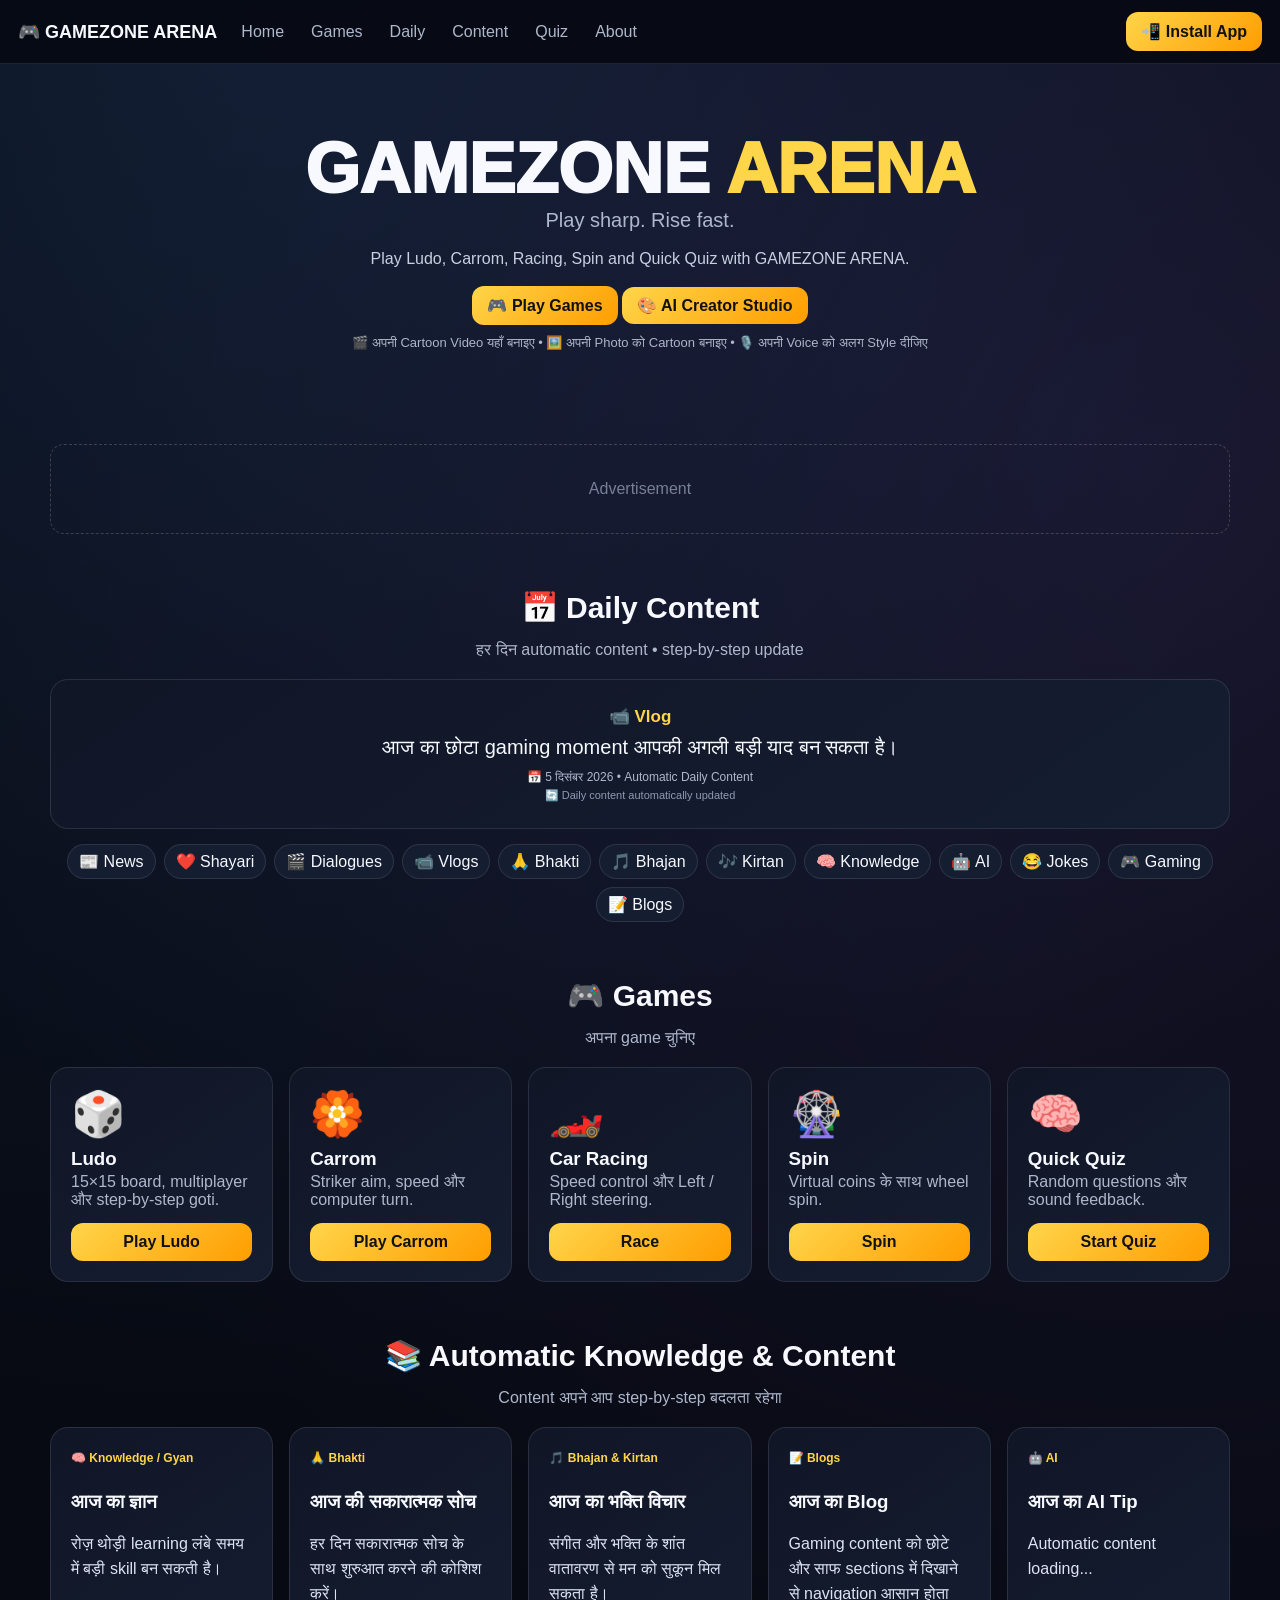
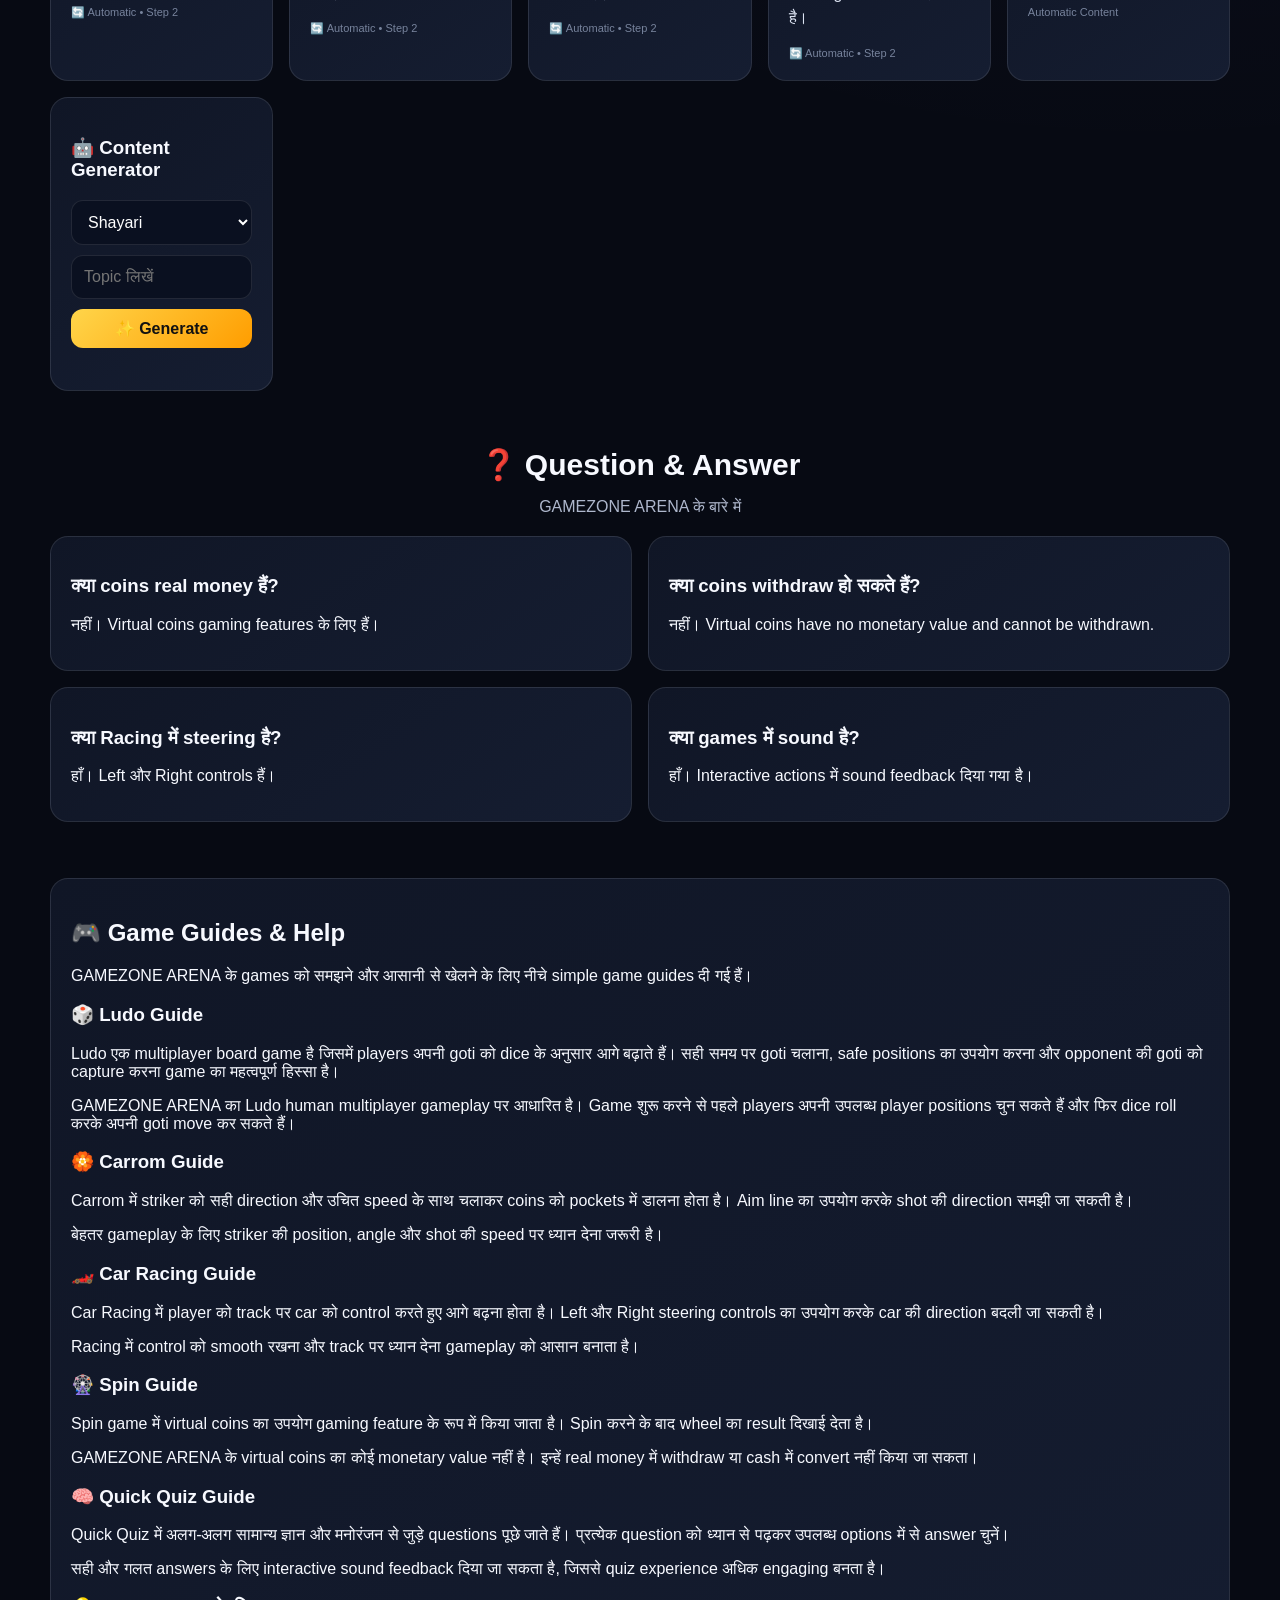
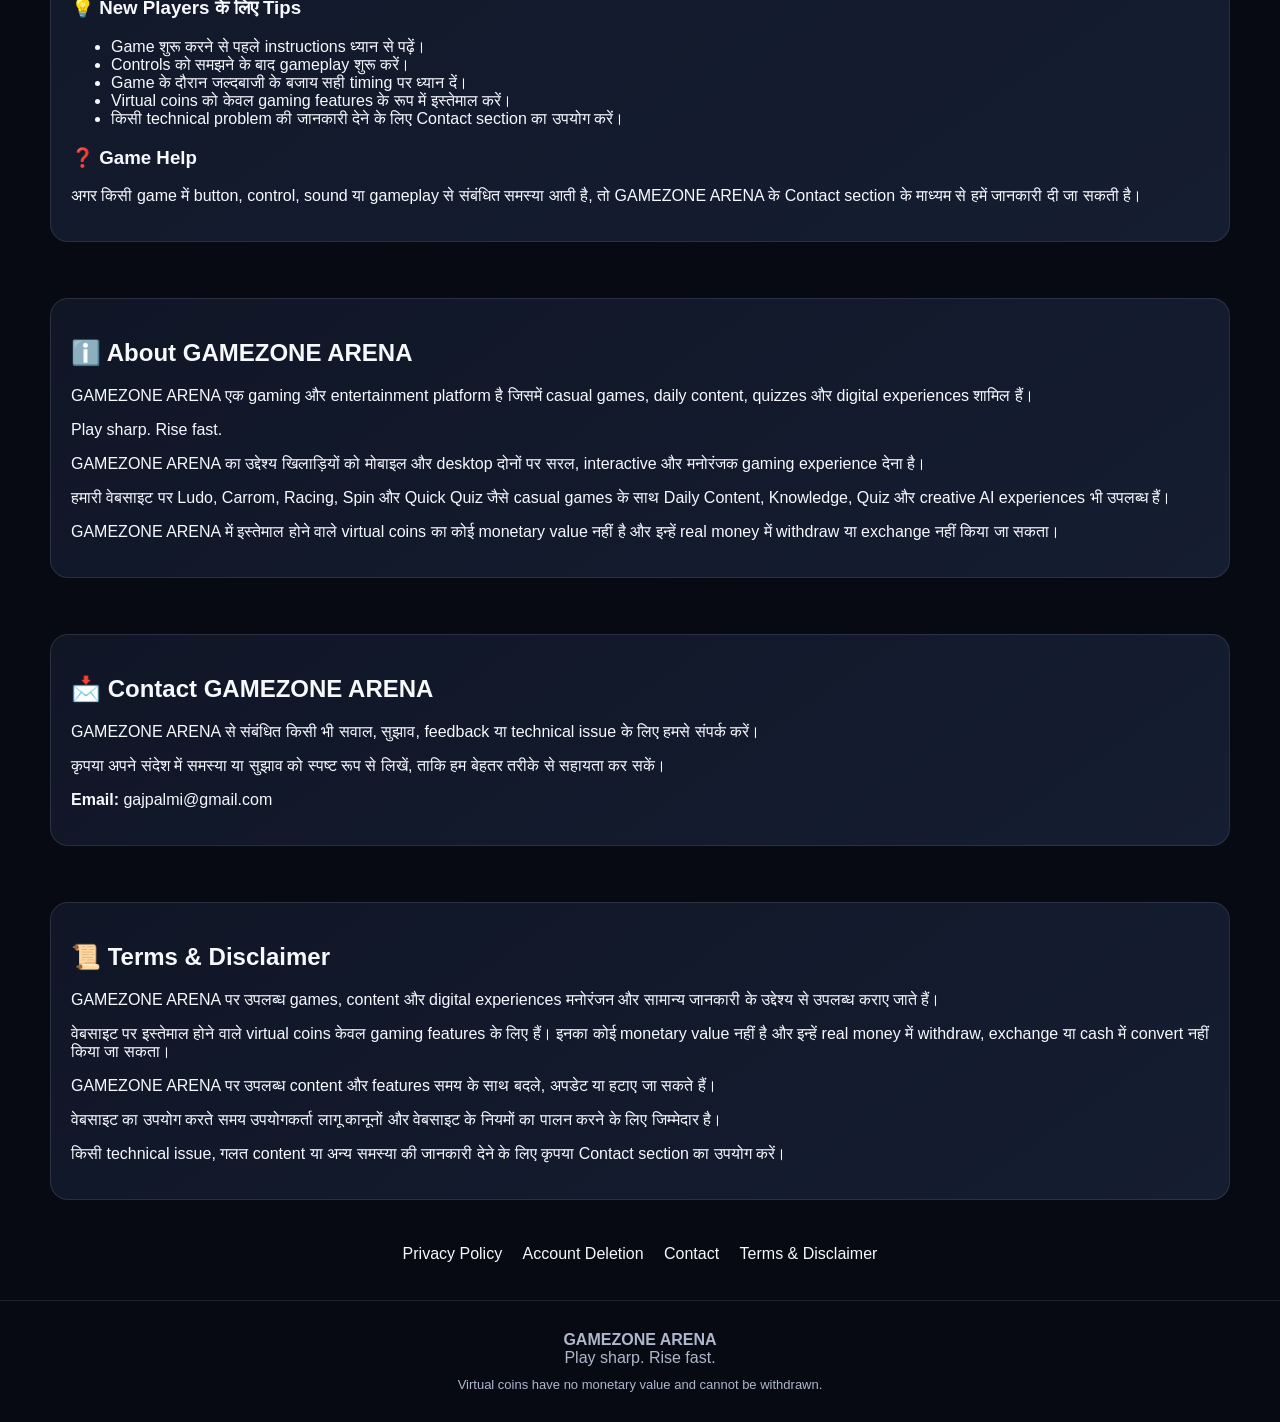
==== commit 2915f744: "Update index.html" ====
--- a/index.html
+++ b/index.html
@@ -1324,7 +1324,7 @@
 <section id="about">
   <div class="container">
     <div class="card">
-      <h2>ℹ️ About GAMEZONE ARENA</h2q
+      <h2>ℹ️ About GAMEZONE ARENA</h2>
           <p>
         GAMEZONE ARENA एक gaming और entertainment platform है
         जिसमें casual games, daily content, quizzes और digital
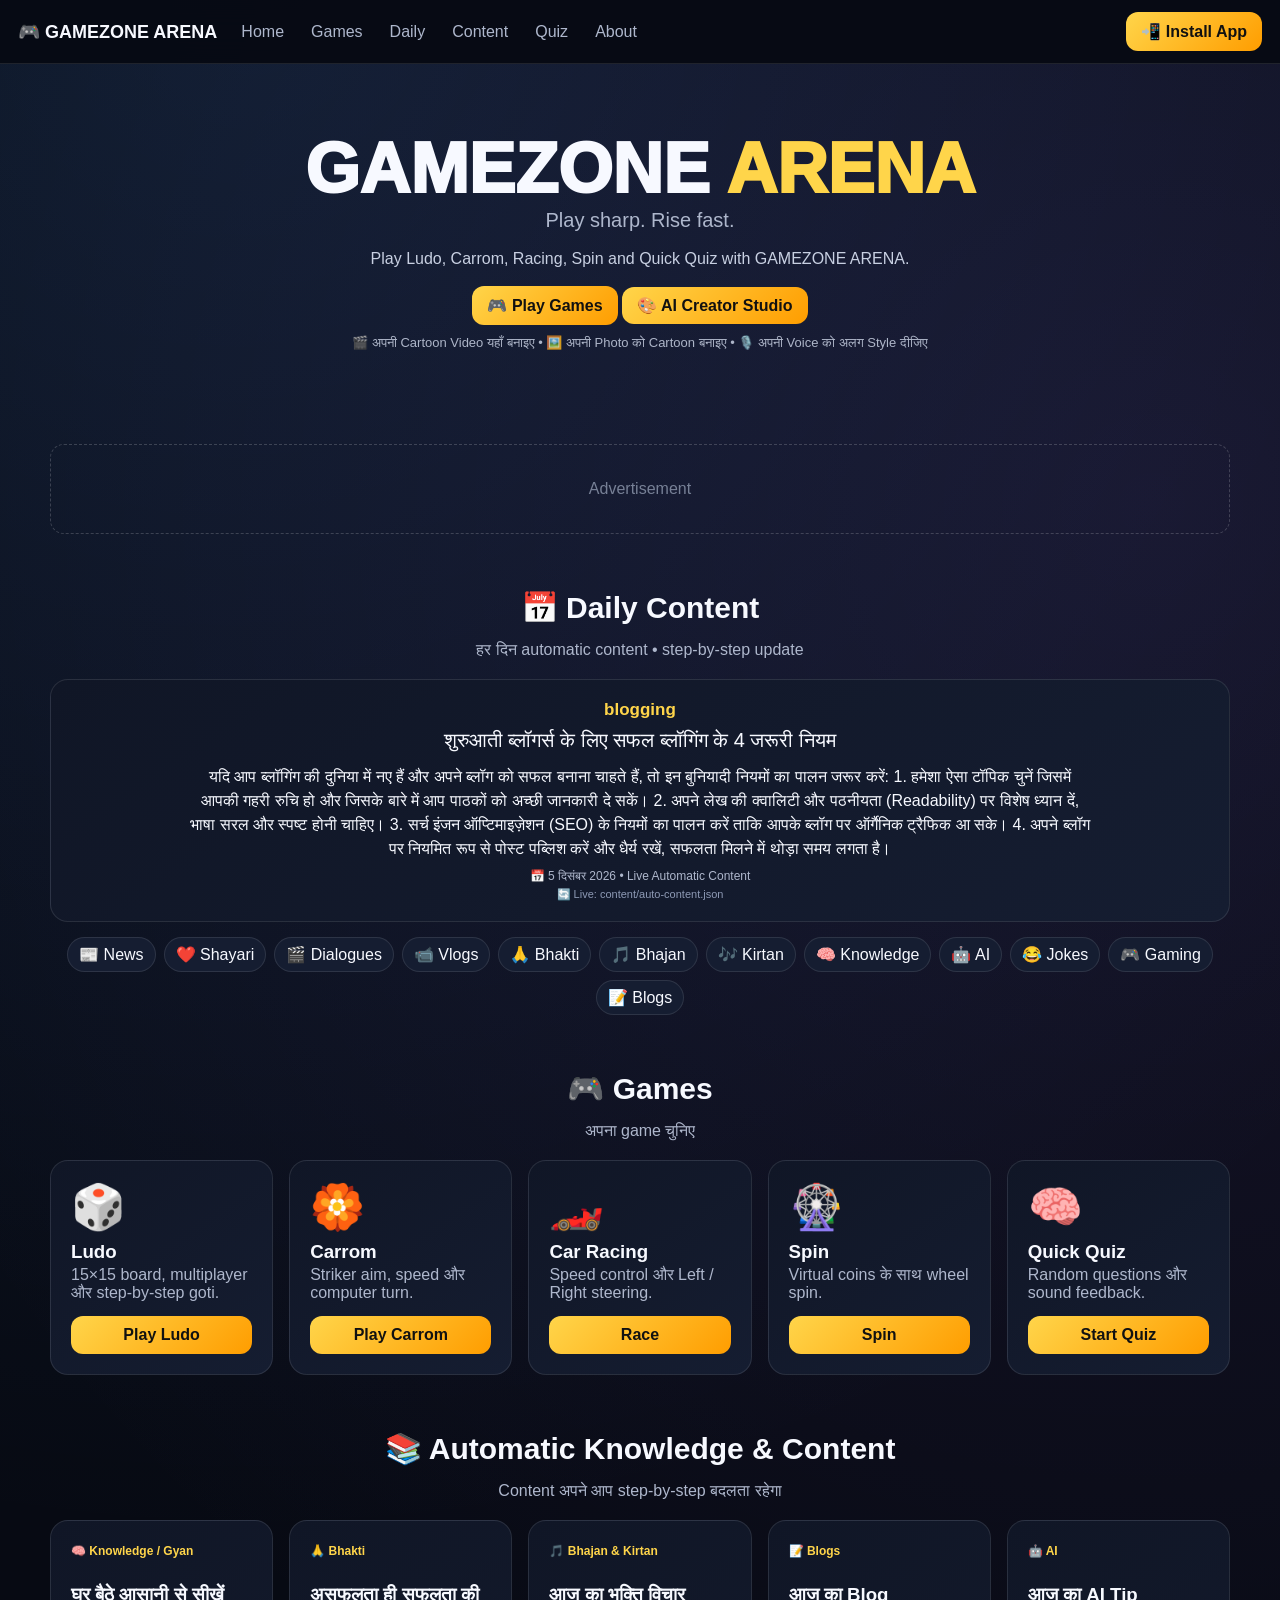
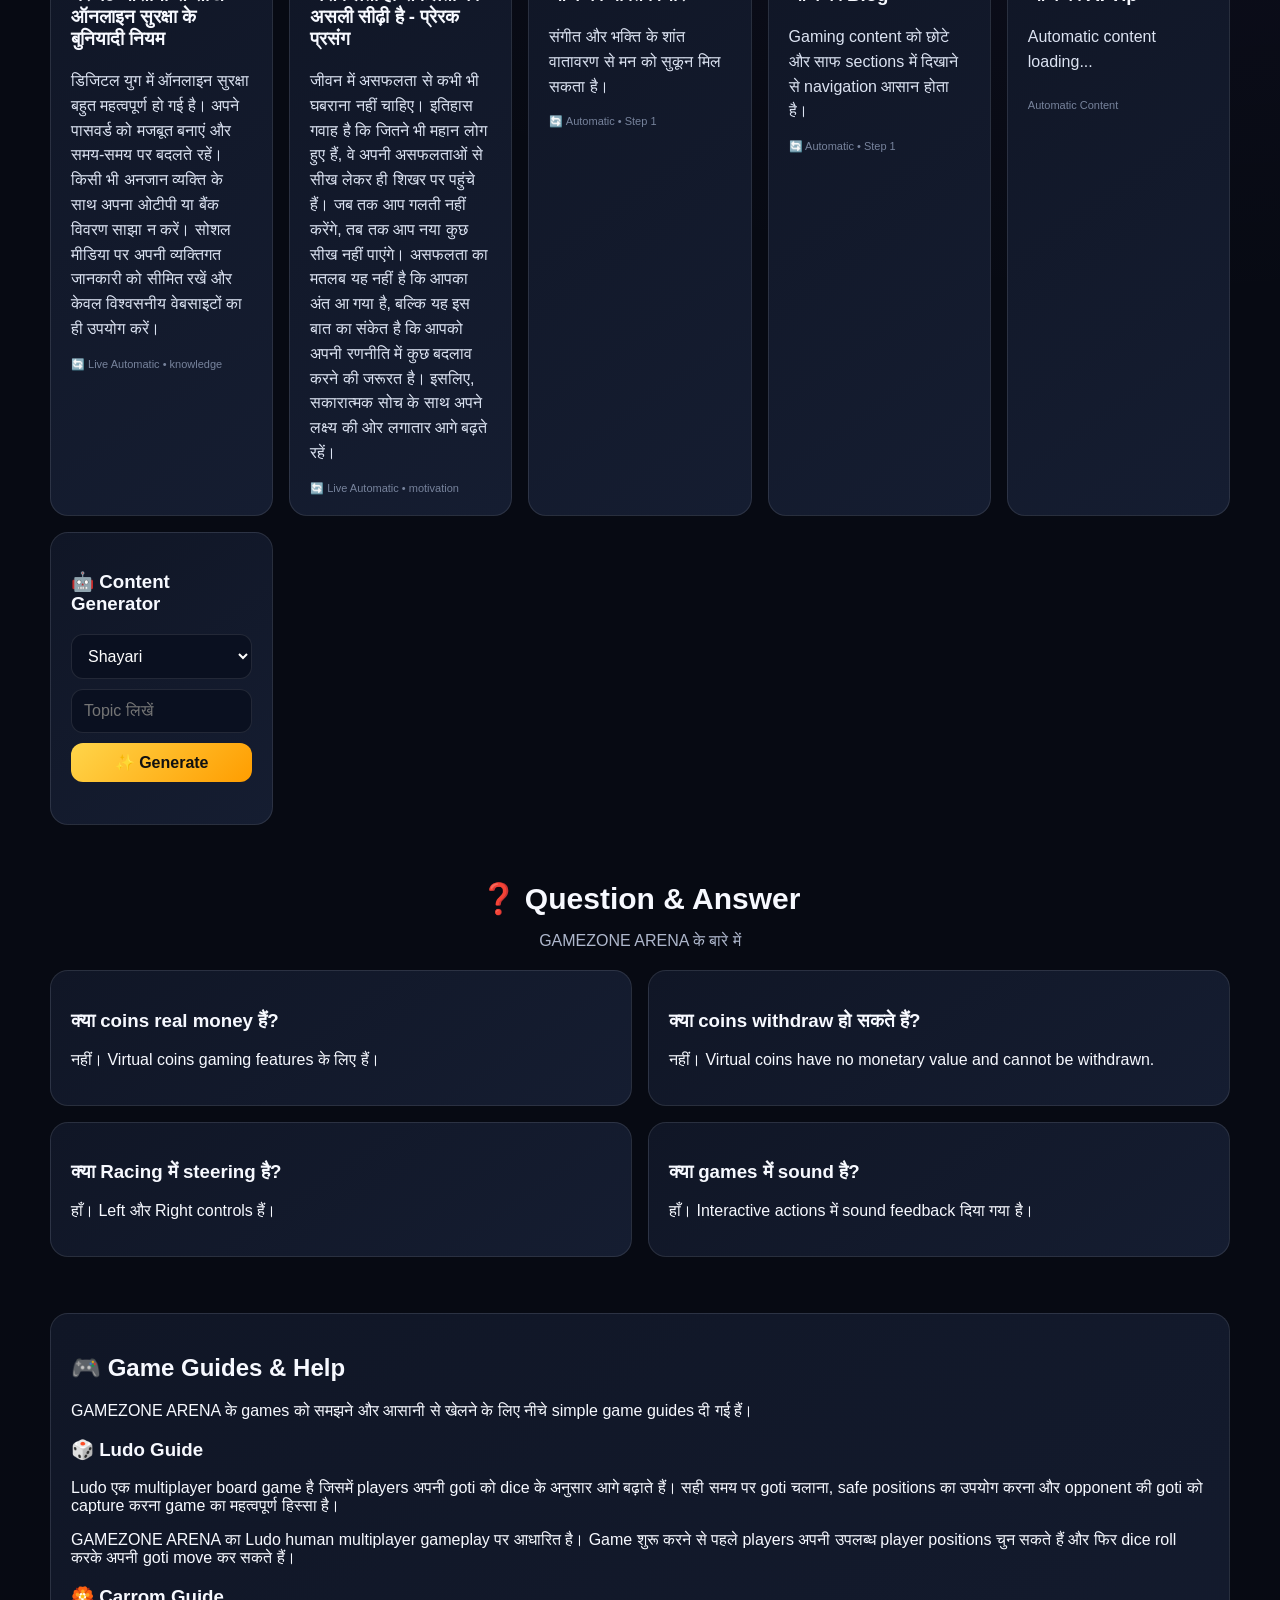
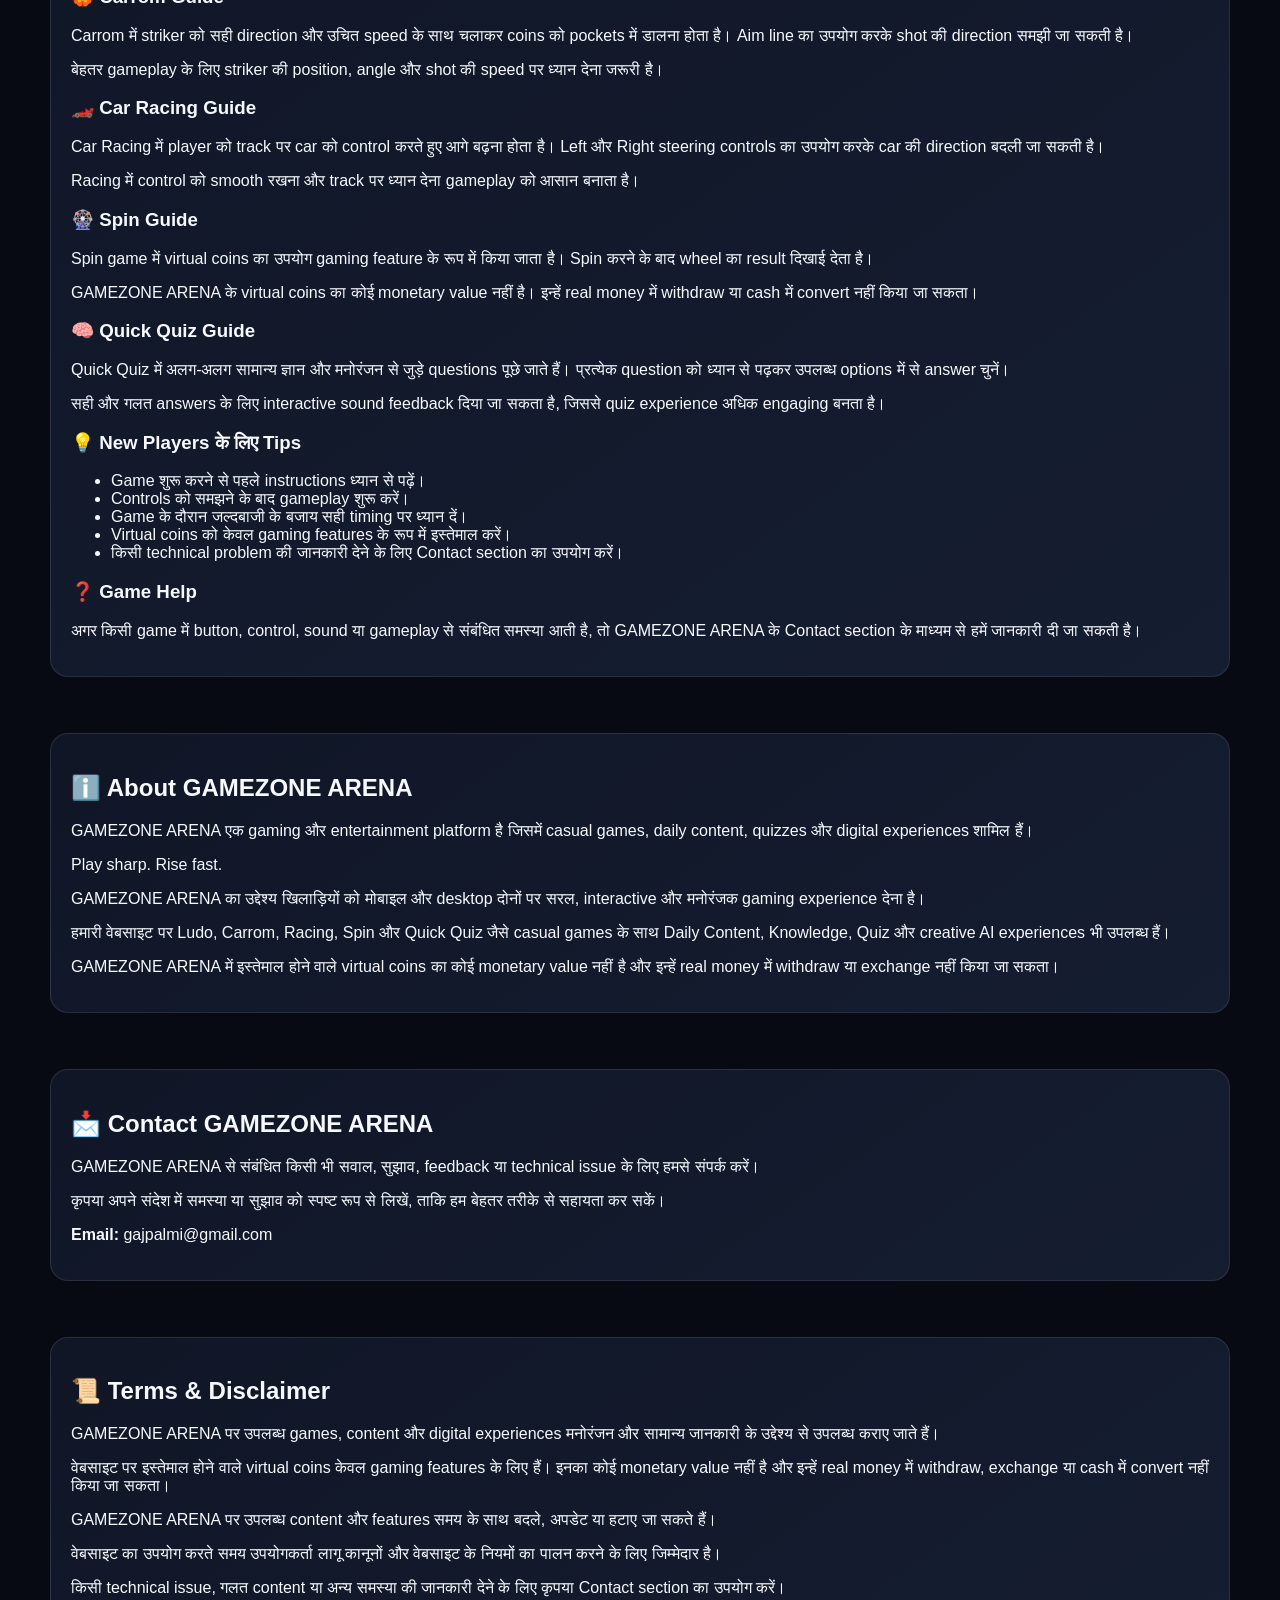
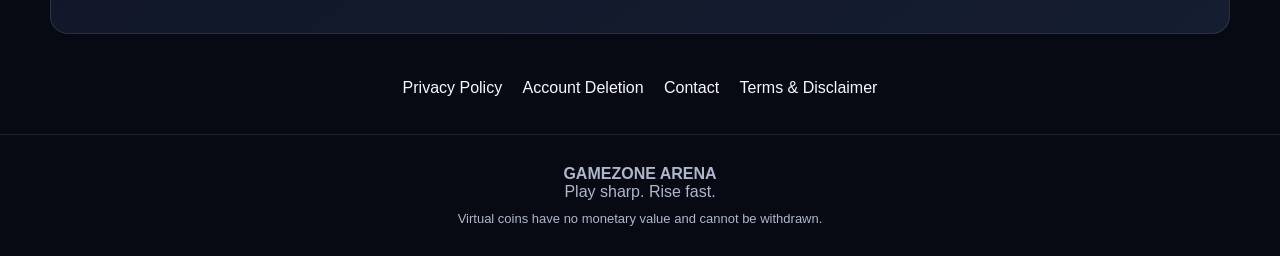
==== commit a14e3b6e: "Update index.html" ====
--- a/index.html
+++ b/index.html
@@ -1224,7 +1224,7 @@
         </p>
       </div>
 
-      <div class="card">
+            <div class="card">
         <h3>क्या games में sound है?</h3>
         <p>
           हाँ। Interactive actions में sound feedback दिया गया है।
@@ -1234,6 +1234,7 @@
     </div>
   </div>
 </section>
+
 <!-- 🎮 GAME GUIDES & HELP -->
 <section id="game-guides">
   <div class="container">
@@ -1253,6 +1254,7 @@
         चलाना, safe positions का उपयोग करना और opponent की goti
         को capture करना game का महत्वपूर्ण हिस्सा है।
       </p>
+
       <p>
         GAMEZONE ARENA का Ludo human multiplayer gameplay पर आधारित है।
         Game शुरू करने से पहले players अपनी उपलब्ध player positions
@@ -1265,6 +1267,7 @@
         चलाकर coins को pockets में डालना होता है। Aim line का उपयोग
         करके shot की direction समझी जा सकती है।
       </p>
+
       <p>
         बेहतर gameplay के लिए striker की position, angle और shot की
         speed पर ध्यान देना जरूरी है।
@@ -1276,6 +1279,7 @@
         आगे बढ़ना होता है। Left और Right steering controls का उपयोग
         करके car की direction बदली जा सकती है।
       </p>
+
       <p>
         Racing में control को smooth रखना और track पर ध्यान देना
         gameplay को आसान बनाता है।
@@ -1286,6 +1290,7 @@
         Spin game में virtual coins का उपयोग gaming feature के रूप में
         किया जाता है। Spin करने के बाद wheel का result दिखाई देता है।
       </p>
+
       <p>
         GAMEZONE ARENA के virtual coins का कोई monetary value नहीं है।
         इन्हें real money में withdraw या cash में convert नहीं किया जा सकता।
@@ -1297,6 +1302,7 @@
         questions पूछे जाते हैं। प्रत्येक question को ध्यान से पढ़कर
         उपलब्ध options में से answer चुनें।
       </p>
+
       <p>
         सही और गलत answers के लिए interactive sound feedback दिया जा सकता है,
         जिससे quiz experience अधिक engaging बनता है।
@@ -1320,16 +1326,18 @@
 
     </div>
   </div>
-  </section>
+</section>
+
 <section id="about">
   <div class="container">
     <div class="card">
       <h2>ℹ️ About GAMEZONE ARENA</h2>
-          <p>
+
+      <p>
         GAMEZONE ARENA एक gaming और entertainment platform है
         जिसमें casual games, daily content, quizzes और digital
         experiences शामिल हैं।
-      </p>
+  </p>
 
       <p>
         Play sharp. Rise fast.
